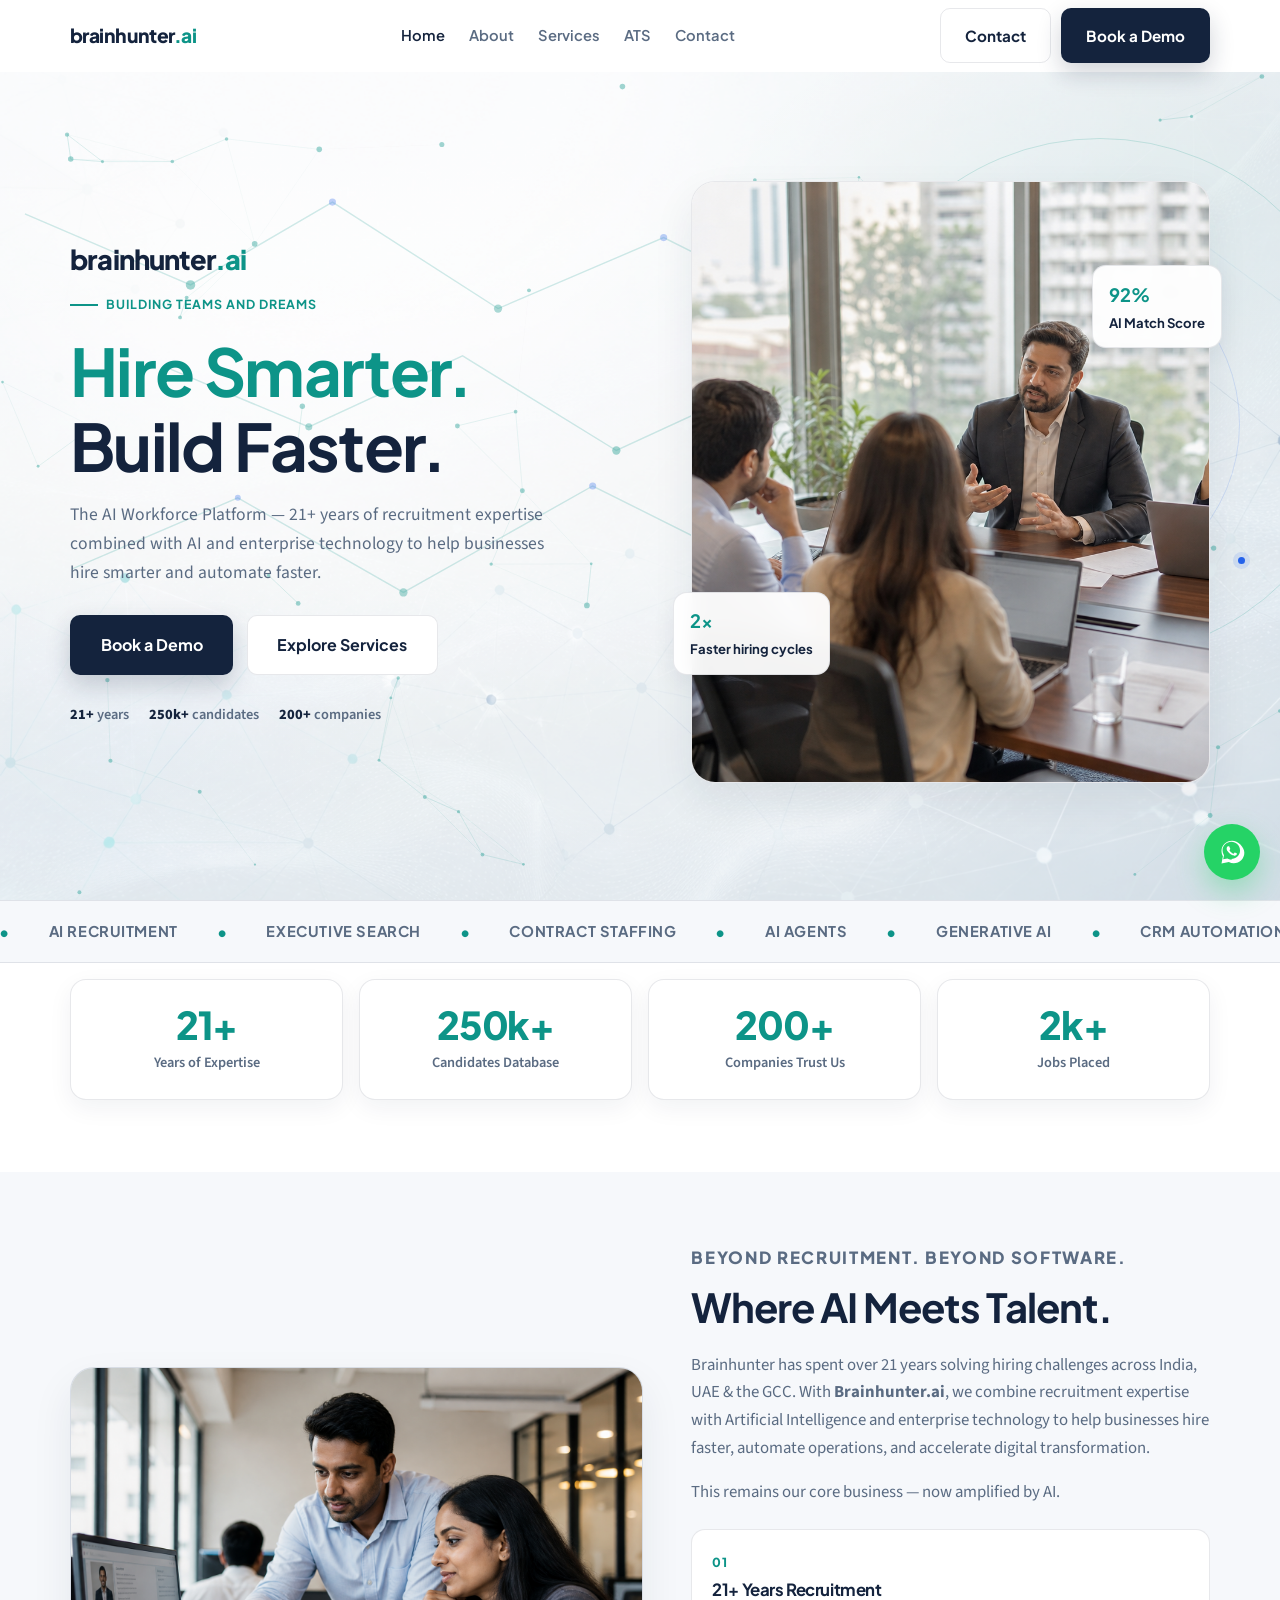
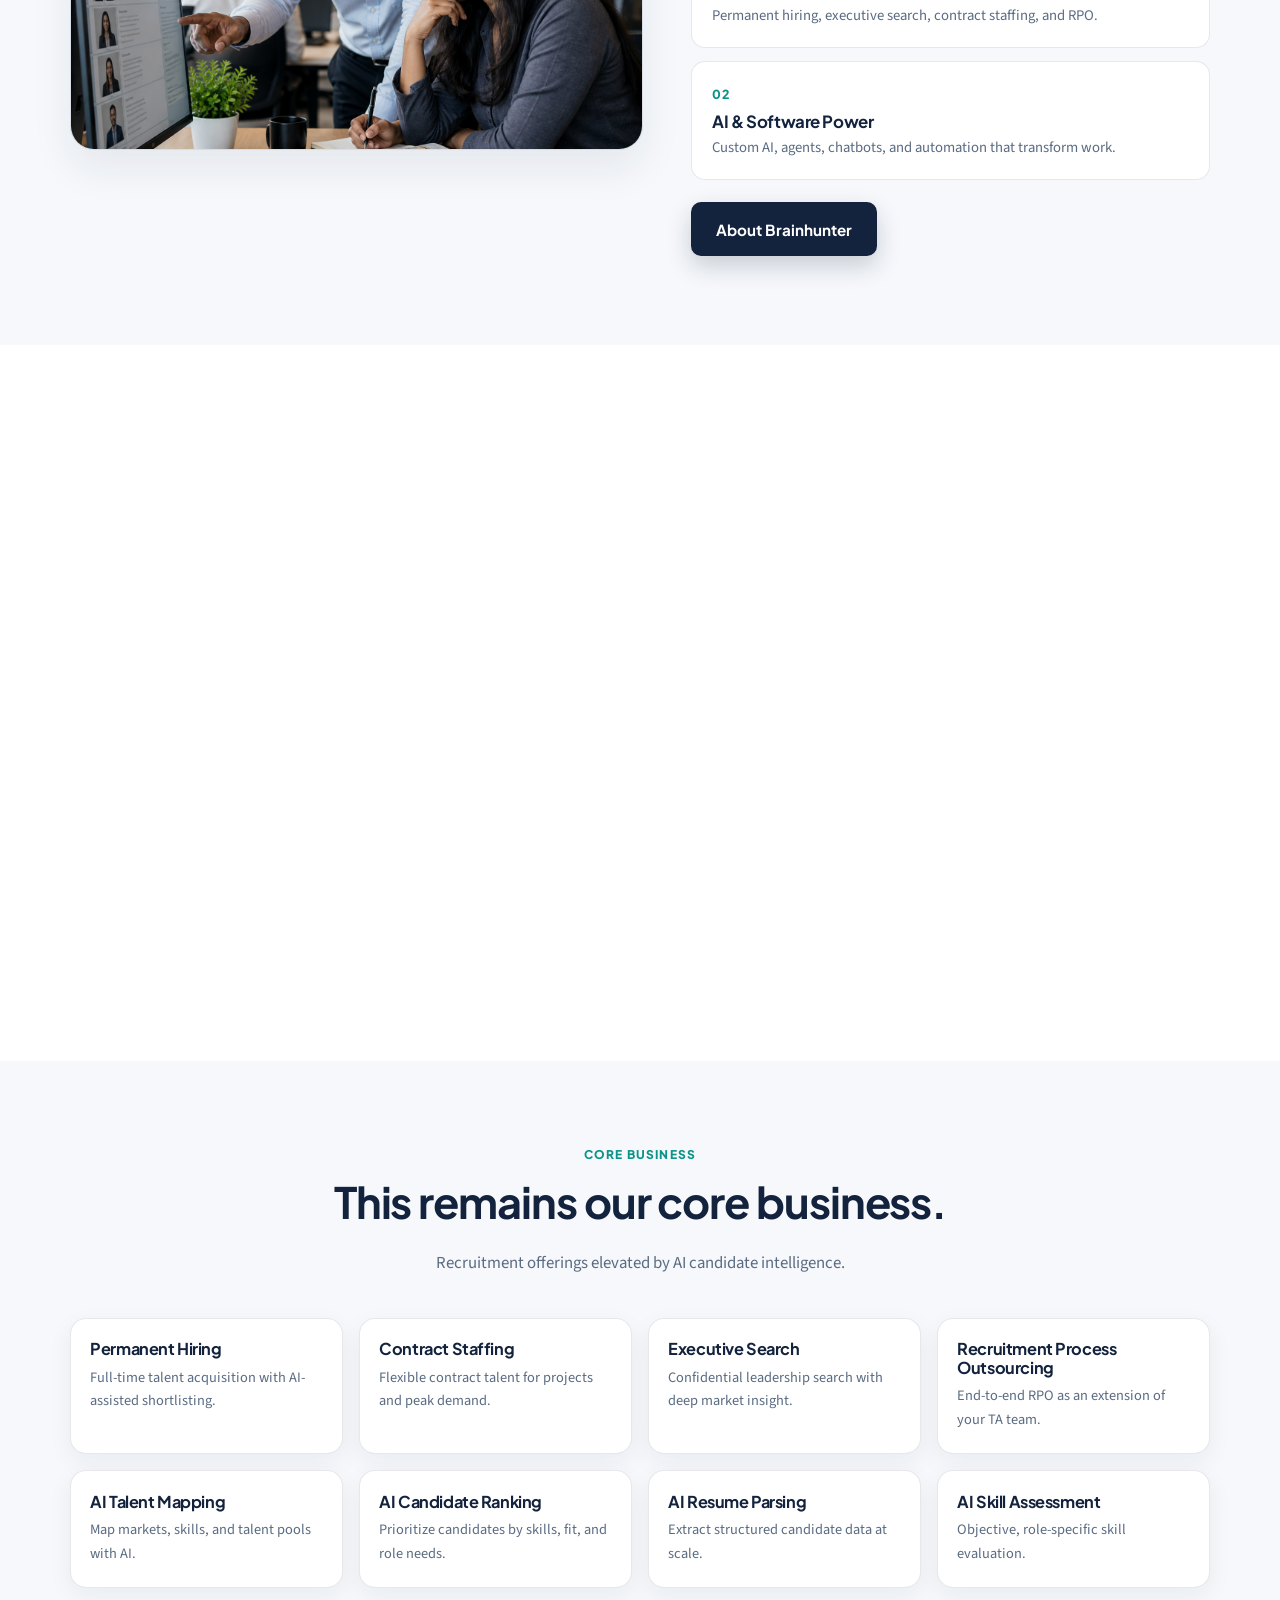
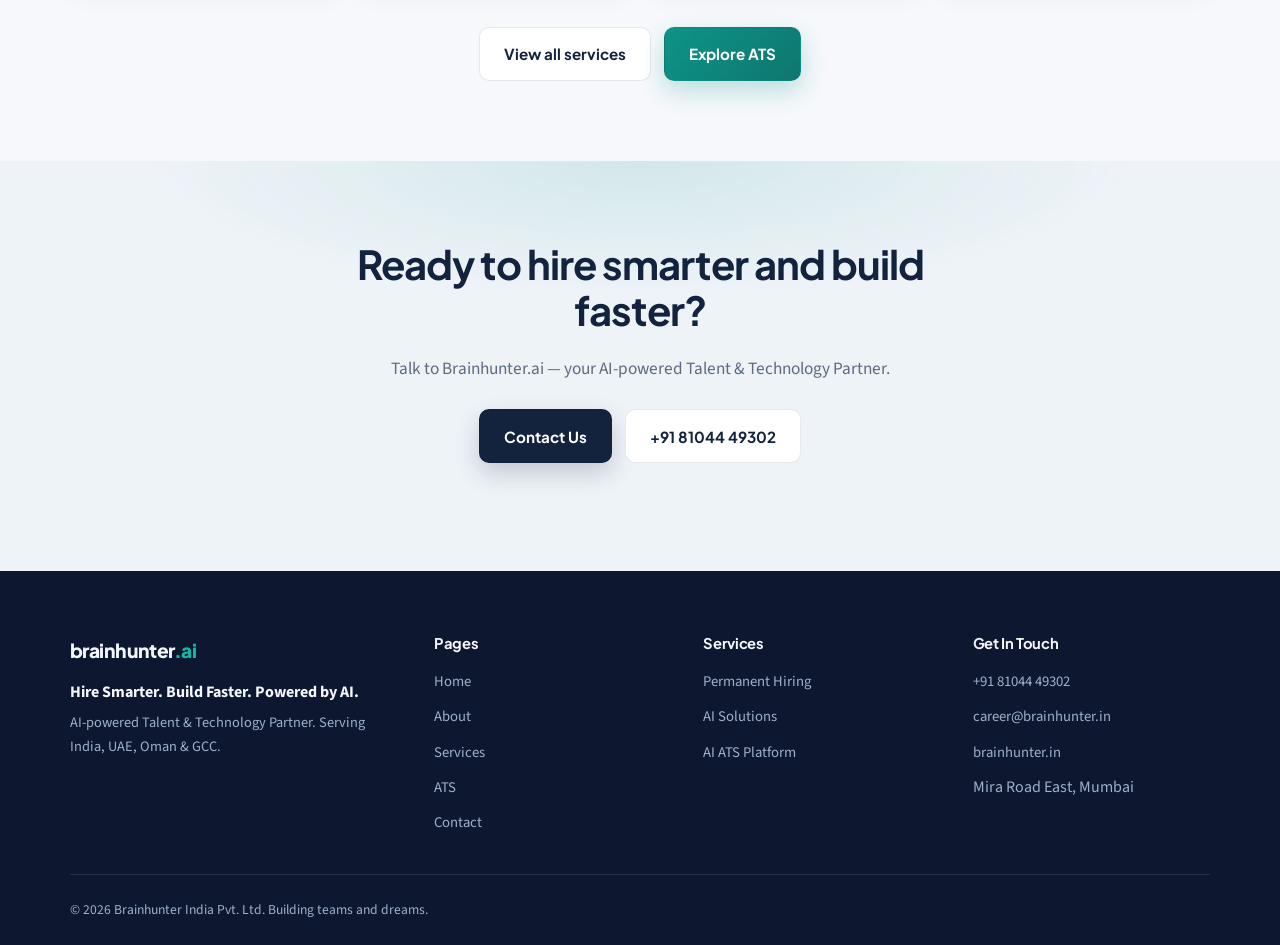
==== index.html @ 232e31d5 "Use realistic Indian office imagery and center ATS CTAs Replace hero and site images with realistic " ====
<!DOCTYPE html>
<html lang="en">
<head>
  <meta charset="UTF-8" />
  <meta name="viewport" content="width=device-width, initial-scale=1.0" />
  <title>Brainhunter.ai — Hire Smarter. Build Faster. Powered by AI.</title>
  <meta name="description" content="Brainhunter.ai helps businesses hire smarter and automate faster through AI-powered Talent Solutions and AI Technology Services." />
  <link rel="icon" href="assets/favicon.svg" type="image/svg+xml" />
  <link rel="preconnect" href="https://fonts.googleapis.com" />
  <link rel="preconnect" href="https://fonts.gstatic.com" crossorigin />
  <link href="https://fonts.googleapis.com/css2?family=Plus+Jakarta+Sans:wght@500;600;700;800&family=Source+Sans+3:wght@400;500;600;700&display=swap" rel="stylesheet" />
  <link rel="stylesheet" href="css/styles.css" />
</head>
<body data-page="home">
  <header class="site-header" id="top">
    <div class="container header-inner">
      <a class="logo" href="index.html" aria-label="Brainhunter.ai home">
        <span class="logo-name">brainhunter<span class="logo-dot">.ai</span></span>
      </a>
      <nav class="nav" id="nav" aria-label="Primary">
        <a href="index.html" data-nav="home">Home</a>
        <a href="about.html" data-nav="about">About</a>
        <a href="services.html" data-nav="services">Services</a>
        <a href="ats.html" data-nav="ats">ATS</a>
        <a href="contact.html" data-nav="contact">Contact</a>
      </nav>
      <div class="header-actions">
        <a class="btn btn-ghost" href="contact.html">Contact</a>
        <a class="btn btn-primary" href="contact.html">Book a Demo</a>
        <button class="nav-toggle" id="navToggle" aria-label="Open menu" aria-expanded="false"><span></span><span></span><span></span></button>
      </div>
    </div>
  </header>

  <main>
    <section class="hero-home">
      <div class="hero-bg" aria-hidden="true">
        <div class="hero-bg-image"></div>
        <canvas id="heroAiCanvas" class="hero-ai-canvas"></canvas>
        <svg class="hero-ai-svg" viewBox="0 0 1200 700" preserveAspectRatio="xMidYMid slice">
          <g fill="none" stroke="rgba(13,148,136,0.22)" stroke-width="1.2">
            <path d="M80 120 L220 180 L340 110 L480 200 L620 140 L760 210 L920 130 L1080 190" />
            <path d="M120 420 L260 360 L400 440 L560 350 L720 430 L880 340 L1040 410" />
            <path d="M200 250 L320 300 L450 240 L580 320 L710 260 L850 330 L980 270" />
          </g>
          <g fill="#0d9488">
            <circle cx="220" cy="180" r="4" opacity="0.45"/><circle cx="480" cy="200" r="3.5" opacity="0.4"/>
            <circle cx="760" cy="210" r="4" opacity="0.35"/><circle cx="400" cy="440" r="3.5" opacity="0.4"/>
            <circle cx="720" cy="430" r="4" opacity="0.35"/><circle cx="580" cy="320" r="3.5" opacity="0.45"/>
            <circle cx="850" cy="330" r="4" opacity="0.35"/><circle cx="320" cy="300" r="3" opacity="0.4"/>
          </g>
          <g fill="#2563eb" opacity="0.35">
            <circle cx="340" cy="110" r="3"/><circle cx="620" cy="140" r="3"/><circle cx="560" cy="350" r="3"/>
            <circle cx="980" cy="270" r="3"/><circle cx="260" cy="360" r="2.5"/>
          </g>
        </svg>
        <div class="hero-orbit"></div>
        <div class="hero-orbit hero-orbit-2"></div>
      </div>
      <div class="container hero-home-grid">
        <div class="hero-copy">
          <p class="hero-brand">brainhunter<span class="logo-dot">.ai</span></p>
          <p class="hero-kicker">Building teams and dreams</p>
          <h1>
            <span class="accent">Hire Smarter.</span>
            <span class="line">Build Faster.</span>
          </h1>
          <p class="hero-sub">
            The AI Workforce Platform — 21+ years of recruitment expertise combined with AI
            and enterprise technology to help businesses hire smarter and automate faster.
          </p>
          <div class="hero-ctas">
            <a class="btn btn-primary btn-lg" href="contact.html">Book a Demo</a>
            <a class="btn btn-outline btn-lg" href="services.html">Explore Services</a>
          </div>
          <div class="hero-trust">
            <span><strong>21+</strong> years</span>
            <span><strong>250k+</strong> candidates</span>
            <span><strong>200+</strong> companies</span>
          </div>
        </div>

        <div class="hero-visual">
          <div class="hero-float-chip chip-b"><span>92%</span> AI Match Score</div>
          <div class="hero-visual-frame">
            <img src="assets/img-meeting-indian.png" alt="Indian professionals in a realistic office hiring meeting" width="960" height="600" />
          </div>
          <div class="hero-float-chip chip-a"><span>2×</span> Faster hiring cycles</div>
        </div>
      </div>
    </section>

    <div class="marquee-wrap" aria-hidden="true">
      <div class="marquee">
        <span>AI Recruitment</span><span>Executive Search</span><span>Contract Staffing</span>
        <span>AI Agents</span><span>Generative AI</span><span>CRM Automation</span>
        <span>Workflow Automation</span><span>Custom AI Development</span>
        <span>AI Recruitment</span><span>Executive Search</span><span>Contract Staffing</span>
        <span>AI Agents</span><span>Generative AI</span><span>CRM Automation</span>
        <span>Workflow Automation</span><span>Custom AI Development</span>
      </div>
    </div>

    <section class="stats" aria-label="Key outcomes">
      <div class="container stats-grid">
        <div class="stat reveal"><div class="stat-value">21+</div><div class="stat-label">Years of Expertise</div></div>
        <div class="stat reveal"><div class="stat-value">250k+</div><div class="stat-label">Candidates Database</div></div>
        <div class="stat reveal"><div class="stat-value">200+</div><div class="stat-label">Companies Trust Us</div></div>
        <div class="stat reveal"><div class="stat-value">2k+</div><div class="stat-label">Jobs Placed</div></div>
      </div>
    </section>

    <section class="split alt">
      <div class="container split-grid">
        <div class="split-media reveal">
          <img src="assets/img-talent-indian.png" alt="Indian recruitment team reviewing candidates in office" />
        </div>
        <div class="split-copy reveal">
          <p class="eyebrow">Beyond Recruitment. Beyond Software.</p>
          <h2>Where AI Meets Talent.</h2>
          <p>
            Brainhunter has spent over 21 years solving hiring challenges across India, UAE &amp; the GCC.
            With <strong>Brainhunter.ai</strong>, we combine recruitment expertise with Artificial Intelligence
            and enterprise technology to help businesses hire faster, automate operations, and accelerate digital transformation.
          </p>
          <p>This remains our core business — now amplified by AI.</p>
          <div class="pillars">
            <div class="pillar"><span class="pillar-num">01</span><h3>21+ Years Recruitment</h3><p>Permanent hiring, executive search, contract staffing, and RPO.</p></div>
            <div class="pillar"><span class="pillar-num">02</span><h3>AI &amp; Software Power</h3><p>Custom AI, agents, chatbots, and automation that transform work.</p></div>
          </div>
          <p style="margin-top:1.4rem"><a class="btn btn-primary" href="about.html">About Brainhunter</a></p>
        </div>
      </div>
    </section>

    <section class="solutions" id="solutions">
      <div class="container">
        <div class="section-head reveal">
          <p class="eyebrow">AI for Hiring. AI for Business.</p>
          <h2>Two strengths. One platform.</h2>
          <p class="section-sub">Talent Solutions and Technology Services — designed to hire smarter and build faster.</p>
        </div>
        <div class="solution-cards">
          <a class="solution-card reveal" href="services.html#talent">
            <img src="assets/img-talent-indian.png" alt="Indian talent and recruitment professionals" />
            <div class="solution-body">
              <h3>AI Recruitment</h3>
              <p>Permanent hiring, executive search, contract staffing, RPO, and AI candidate intelligence.</p>
              <span class="link-arrow">Explore talent solutions</span>
            </div>
          </a>
          <a class="solution-card reveal" href="services.html#technology">
            <img src="assets/img-tech-indian.png" alt="Indian AI technology team at work" />
            <div class="solution-body">
              <h3>AI Technology</h3>
              <p>Chatbots, AI agents &amp; automation, generative AI, CRM/ERP automation, and custom AI.</p>
              <span class="link-arrow">Explore AI solutions</span>
            </div>
          </a>
        </div>
      </div>
    </section>

    <section class="offerings soft" id="talent">
      <div class="container">
        <div class="section-head reveal">
          <p class="eyebrow">Core Business</p>
          <h2>This remains our core business.</h2>
          <p class="section-sub">Recruitment offerings elevated by AI candidate intelligence.</p>
        </div>
        <div class="offer-grid">
          <article class="offer reveal"><h3>Permanent Hiring</h3><p>Full-time talent acquisition with AI-assisted shortlisting.</p></article>
          <article class="offer reveal"><h3>Contract Staffing</h3><p>Flexible contract talent for projects and peak demand.</p></article>
          <article class="offer reveal"><h3>Executive Search</h3><p>Confidential leadership search with deep market insight.</p></article>
          <article class="offer reveal"><h3>Recruitment Process Outsourcing</h3><p>End-to-end RPO as an extension of your TA team.</p></article>
          <article class="offer reveal"><h3>AI Talent Mapping</h3><p>Map markets, skills, and talent pools with AI.</p></article>
          <article class="offer reveal"><h3>AI Candidate Ranking</h3><p>Prioritize candidates by skills, fit, and role needs.</p></article>
          <article class="offer reveal"><h3>AI Resume Parsing</h3><p>Extract structured candidate data at scale.</p></article>
          <article class="offer reveal"><h3>AI Skill Assessment</h3><p>Objective, role-specific skill evaluation.</p></article>
        </div>
        <div class="section-cta reveal">
          <a class="btn btn-outline" href="services.html">View all services</a>
          <a class="btn btn-accent" href="ats.html">Explore ATS</a>
        </div>
      </div>
    </section>

    <section class="cta-band">
      <div class="container cta-inner reveal">
        <h2>Ready to hire smarter and build faster?</h2>
        <p>Talk to Brainhunter.ai — your AI-powered Talent &amp; Technology Partner.</p>
        <div class="hero-ctas" style="justify-content:center">
          <a class="btn btn-primary" href="contact.html">Contact Us</a>
          <a class="btn btn-outline" href="tel:+918104449302">+91 81044 49302</a>
        </div>
      </div>
    </section>
  </main>

  <footer class="site-footer">
    <div class="container footer-grid">
      <div class="footer-brand">
        <a class="logo" href="index.html"><span class="logo-name">brainhunter<span class="logo-dot">.ai</span></span></a>
        <p class="footer-tag">Hire Smarter. Build Faster. Powered by AI.</p>
        <p class="footer-desc">AI-powered Talent &amp; Technology Partner. Serving India, UAE, Oman &amp; GCC.</p>
      </div>
      <div><h4>Pages</h4><ul><li><a href="index.html">Home</a></li><li><a href="about.html">About</a></li><li><a href="services.html">Services</a></li><li><a href="ats.html">ATS</a></li><li><a href="contact.html">Contact</a></li></ul></div>
      <div><h4>Services</h4><ul><li><a href="services.html#talent">Permanent Hiring</a></li><li><a href="services.html#technology">AI Solutions</a></li><li><a href="ats.html">AI ATS Platform</a></li></ul></div>
      <div><h4>Get In Touch</h4><ul><li><a href="tel:+918104449302">+91 81044 49302</a></li><li><a href="mailto:career@brainhunter.in">career@brainhunter.in</a></li><li><a href="https://www.brainhunter.in/" target="_blank" rel="noopener">brainhunter.in</a></li><li>Mira Road East, Mumbai</li></ul></div>
    </div>
    <div class="container footer-bottom"><p>© <span id="year"></span> Brainhunter India Pvt. Ltd. Building teams and dreams.</p></div>
  </footer>

  <a class="whatsapp-float" href="https://wa.me/918104449302" target="_blank" rel="noopener" aria-label="Chat on WhatsApp">
    <svg viewBox="0 0 32 32" width="28" height="28" aria-hidden="true"><path fill="currentColor" d="M16.1 3C9.4 3 4 8.3 4 14.9c0 2.1.6 4.1 1.6 5.9L4 29l8.4-1.6c1.7.9 3.6 1.4 5.6 1.4 6.7 0 12.1-5.3 12.1-12S22.8 3 16.1 3zm0 21.9c-1.7 0-3.4-.5-4.9-1.3l-.3-.2-5 1 1-4.8-.2-.3c-1-1.5-1.5-3.3-1.5-5.1 0-5.4 4.5-9.8 10-9.8s10 4.4 10 9.8-4.5 9.7-10.1 9.7zm5.5-7.3c-.3-.2-1.8-.9-2.1-1-.3-.1-.5-.2-.7.2-.2.3-.8 1-.9 1.1-.2.2-.3.2-.6 0-.3-.2-1.3-.5-2.4-1.5-.9-.8-1.5-1.8-1.7-2.1-.2-.3 0-.5.1-.6.1-.1.3-.3.4-.5.1-.2.2-.3.3-.5.1-.2 0-.4 0-.5 0-.2-.7-1.7-1-2.3-.2-.6-.5-.5-.7-.5h-.6c-.2 0-.5.1-.8.4-.3.3-1 1-1 2.4s1 2.8 1.2 3c.2.2 2 3.1 4.9 4.3 1.8.8 2.5.8 3.4.7.5-.1 1.8-.7 2-1.4.2-.7.2-1.3.2-1.4 0-.2-.2-.3-.5-.4z"/></svg>
  </a>
  <script src="js/main.js"></script>
</body>
</html>
---- css/styles.css ----
/* Brainhunter.ai — Professional light design */
:root {
  --bg: #ffffff;
  --bg-soft: #f6f8fb;
  --bg-mist: #eef3f8;
  --surface: #ffffff;
  --navy: #14233d;
  --navy-deep: #0d1830;
  --ink: #152033;
  --muted: #5a6b82;
  --line: rgba(20, 35, 61, 0.1);
  --teal: #0d9488;
  --teal-bright: #14b8a6;
  --teal-soft: #ccfbf1;
  --steel: #2563eb;
  --white: #ffffff;
  --radius: 16px;
  --radius-lg: 24px;
  --header-h: 72px;
  --shadow: 0 18px 40px rgba(20, 35, 61, 0.08);
  --shadow-soft: 0 8px 24px rgba(20, 35, 61, 0.06);
  --font-display: "Plus Jakarta Sans", system-ui, sans-serif;
  --font-body: "Source Sans 3", system-ui, sans-serif;
  --ease: cubic-bezier(0.22, 1, 0.36, 1);
}

*, *::before, *::after { box-sizing: border-box; }
html { scroll-behavior: smooth; }

body {
  margin: 0;
  font-family: var(--font-body);
  color: var(--ink);
  background: var(--bg);
  line-height: 1.65;
  -webkit-font-smoothing: antialiased;
  overflow-x: hidden;
}

img { max-width: 100%; display: block; }
a { color: inherit; text-decoration: none; }
ul { list-style: none; margin: 0; padding: 0; }

h1, h2, h3, h4 {
  font-family: var(--font-display);
  line-height: 1.15;
  letter-spacing: -0.025em;
  margin: 0 0 0.55em;
  font-weight: 700;
  color: var(--navy);
}

p { margin: 0 0 1em; }

.container {
  width: min(1140px, calc(100% - 2.5rem));
  margin-inline: auto;
}

.sr-only {
  position: absolute; width: 1px; height: 1px; padding: 0; margin: -1px;
  overflow: hidden; clip: rect(0,0,0,0); border: 0;
}

/* Buttons */
.btn {
  display: inline-flex;
  align-items: center;
  justify-content: center;
  gap: 0.4rem;
  padding: 0.85rem 1.5rem;
  border-radius: 10px;
  font-family: var(--font-display);
  font-weight: 700;
  font-size: 0.95rem;
  border: 1.5px solid transparent;
  cursor: pointer;
  transition: transform 0.25s var(--ease), background 0.25s var(--ease),
    box-shadow 0.25s var(--ease), border-color 0.25s var(--ease), color 0.25s var(--ease);
}

.btn:hover { transform: translateY(-1px); }

.btn-primary {
  background: var(--navy);
  color: var(--white);
  box-shadow: 0 10px 24px rgba(20, 35, 61, 0.2);
}

.btn-primary:hover {
  background: var(--navy-deep);
  box-shadow: 0 14px 28px rgba(20, 35, 61, 0.28);
}

.btn-outline {
  background: var(--white);
  border-color: var(--line);
  color: var(--navy);
}

.btn-outline:hover { border-color: var(--navy); }

.btn-ghost {
  background: transparent;
  border-color: var(--line);
  color: var(--navy);
}

.btn-accent {
  background: linear-gradient(135deg, var(--teal) 0%, #0f766e 100%);
  color: var(--white);
  box-shadow: 0 10px 24px rgba(13, 148, 136, 0.25);
}

.btn-lg { padding: 1rem 1.85rem; font-size: 1rem; }

/* Header */
.site-header {
  position: sticky;
  top: 0;
  z-index: 100;
  height: var(--header-h);
  background: rgba(255, 255, 255, 0.9);
  backdrop-filter: blur(14px);
  border-bottom: 1px solid transparent;
  transition: border-color 0.3s ease, box-shadow 0.3s ease;
}

.site-header.scrolled {
  border-bottom-color: var(--line);
  box-shadow: 0 4px 20px rgba(20, 35, 61, 0.04);
}

.header-inner {
  height: 100%;
  display: flex;
  align-items: center;
  justify-content: space-between;
  gap: 1rem;
}

.logo-name {
  font-family: var(--font-display);
  font-weight: 800;
  font-size: 1.2rem;
  letter-spacing: -0.03em;
  color: var(--navy);
  text-transform: lowercase;
}

.logo-dot { color: var(--teal); }

.nav {
  display: flex;
  align-items: center;
  gap: 1.5rem;
}

.nav a {
  font-family: var(--font-display);
  font-size: 0.92rem;
  font-weight: 600;
  color: var(--muted);
  transition: color 0.2s ease;
}

.nav a:hover,
.nav a.active { color: var(--navy); }

.header-actions {
  display: flex;
  align-items: center;
  gap: 0.6rem;
}

.nav-toggle {
  display: none;
  width: 42px;
  height: 42px;
  border: 1px solid var(--line);
  border-radius: 10px;
  background: var(--white);
  padding: 0;
  flex-direction: column;
  align-items: center;
  justify-content: center;
  gap: 5px;
  cursor: pointer;
}

.nav-toggle span {
  display: block;
  width: 18px;
  height: 2px;
  background: var(--navy);
  border-radius: 2px;
  transition: transform 0.25s var(--ease), opacity 0.2s ease;
}

.nav-toggle[aria-expanded="true"] span:nth-child(1) { transform: translateY(7px) rotate(45deg); }
.nav-toggle[aria-expanded="true"] span:nth-child(2) { opacity: 0; }
.nav-toggle[aria-expanded="true"] span:nth-child(3) { transform: translateY(-7px) rotate(-45deg); }

/* ========== Creative light HOME HERO ========== */
.hero-home {
  position: relative;
  min-height: min(92vh, 860px);
  display: flex;
  align-items: center;
  padding: 3.5rem 0 4rem;
  overflow: hidden;
  background:
    radial-gradient(ellipse 55% 50% at 85% 20%, rgba(13, 148, 136, 0.1), transparent 55%),
    radial-gradient(ellipse 45% 40% at 10% 80%, rgba(37, 99, 235, 0.06), transparent 50%),
    linear-gradient(180deg, #f8fafc 0%, #ffffff 55%, #f6f8fb 100%);
}

.hero-bg {
  position: absolute;
  inset: 0;
  z-index: 0;
  pointer-events: none;
  overflow: hidden;
}

.hero-bg-image {
  position: absolute;
  inset: 0;
  background: url("../assets/hero-ai-bg-light.png") center / cover no-repeat;
  opacity: 0.55;
}

.hero-ai-canvas {
  position: absolute;
  inset: 0;
  width: 100%;
  height: 100%;
  opacity: 0.7;
}

.hero-ai-svg {
  position: absolute;
  inset: 0;
  width: 100%;
  height: 100%;
  opacity: 0.85;
}

.hero-orbit {
  position: absolute;
  width: 520px;
  height: 520px;
  border-radius: 50%;
  border: 1px solid rgba(13, 148, 136, 0.18);
  right: -80px;
  top: 8%;
  animation: spinSlow 48s linear infinite;
}

.hero-orbit-2 {
  width: 340px;
  height: 340px;
  right: 40px;
  top: 22%;
  border-color: rgba(37, 99, 235, 0.14);
  animation-duration: 36s;
  animation-direction: reverse;
}

.hero-orbit::before,
.hero-orbit::after {
  content: "";
  position: absolute;
  border-radius: 50%;
  background: var(--teal);
}

.hero-orbit::before {
  width: 10px; height: 10px; top: 12%; left: 50%;
  box-shadow: 0 0 0 6px rgba(13, 148, 136, 0.15);
}

.hero-orbit::after {
  width: 7px; height: 7px; bottom: 18%; right: 22%;
  background: var(--steel);
  box-shadow: 0 0 0 5px rgba(37, 99, 235, 0.12);
}

@keyframes spinSlow {
  to { transform: rotate(360deg); }
}

.hero-home-grid {
  position: relative;
  z-index: 1;
  display: grid;
  grid-template-columns: 1.05fr 0.95fr;
  gap: 3rem;
  align-items: center;
}

.hero-copy { max-width: 560px; }

.hero-brand {
  font-family: var(--font-display);
  font-weight: 800;
  font-size: clamp(1.35rem, 2.4vw, 1.7rem);
  letter-spacing: -0.03em;
  color: var(--navy);
  margin-bottom: 0.35rem;
}

.hero-kicker {
  display: inline-flex;
  align-items: center;
  gap: 0.5rem;
  font-family: var(--font-display);
  font-size: 0.78rem;
  font-weight: 700;
  letter-spacing: 0.08em;
  text-transform: uppercase;
  color: var(--teal);
  margin-bottom: 1.1rem;
}

.hero-kicker::before {
  content: "";
  width: 28px;
  height: 2px;
  background: var(--teal);
}

.hero-home h1 {
  font-size: clamp(2.6rem, 5.5vw, 4.1rem);
  margin-bottom: 1rem;
  color: var(--navy);
}

.hero-home h1 .accent {
  display: block;
  color: var(--teal);
}

.hero-home h1 .line { display: block; }

.hero-sub {
  color: var(--muted);
  font-size: 1.1rem;
  max-width: 480px;
  margin-bottom: 1.75rem;
}

.hero-ctas {
  display: flex;
  flex-wrap: wrap;
  gap: 0.85rem;
  margin-bottom: 1.75rem;
}

.hero-trust {
  display: flex;
  flex-wrap: wrap;
  gap: 1.25rem;
  color: var(--muted);
  font-size: 0.9rem;
  font-weight: 600;
}

.hero-trust strong {
  color: var(--navy);
  font-weight: 800;
}

.hero-visual {
  position: relative;
}

.hero-visual-frame {
  position: relative;
  border-radius: var(--radius-lg);
  overflow: hidden;
  background: var(--white);
  border: 1px solid var(--line);
  box-shadow: var(--shadow);
  animation: floatSoft 5.5s ease-in-out infinite;
}

.hero-visual-frame img {
  width: 100%;
  aspect-ratio: 16 / 10;
  object-fit: cover;
  object-position: center;
}

.hero-float-chip {
  position: absolute;
  z-index: 2;
  padding: 0.85rem 1rem;
  border-radius: 14px;
  background: rgba(255, 255, 255, 0.95);
  border: 1px solid var(--line);
  box-shadow: var(--shadow-soft);
  font-family: var(--font-display);
  font-size: 0.82rem;
  font-weight: 700;
  color: var(--navy);
  backdrop-filter: blur(8px);
}

.hero-float-chip span {
  display: block;
  color: var(--teal);
  font-size: 1.15rem;
  margin-bottom: 0.1rem;
}

.chip-a { left: -18px; bottom: 18%; animation: floatSoft 4.8s ease-in-out 0.4s infinite; }
.chip-b { right: -12px; top: 14%; animation: floatSoft 5.2s ease-in-out 0.8s infinite; }

@keyframes floatSoft {
  0%, 100% { transform: translateY(0); }
  50% { transform: translateY(-10px); }
}

/* Page hero */
.page-hero {
  padding: 4rem 0 3rem;
  text-align: center;
  background:
    radial-gradient(ellipse 60% 50% at 50% 0%, rgba(13, 148, 136, 0.08), transparent 60%),
    var(--bg-soft);
}

.page-hero-inner { max-width: 720px; margin-inline: auto; }

.page-hero .hero-ctas {
  justify-content: center;
  margin-bottom: 0;
}

.page-hero h1 {
  font-size: clamp(2.1rem, 4.5vw, 3.2rem);
}

.page-lead {
  color: var(--muted);
  font-size: 1.1rem;
  margin: 0 auto 1.25rem;
  max-width: 600px;
}

.eyebrow {
  display: inline-block;
  font-family: var(--font-display);
  font-size: 0.75rem;
  font-weight: 800;
  letter-spacing: 0.1em;
  text-transform: uppercase;
  color: var(--teal);
  margin-bottom: 0.75rem;
}

/* Stats */
.stats { padding: 1rem 0 4.5rem; }

.stats-grid {
  display: grid;
  grid-template-columns: repeat(4, 1fr);
  gap: 1rem;
}

.stat {
  padding: 1.5rem 1.2rem;
  border-radius: var(--radius);
  background: var(--white);
  border: 1px solid var(--line);
  text-align: center;
  box-shadow: var(--shadow-soft);
  transition: transform 0.3s var(--ease);
}

.stat:hover { transform: translateY(-3px); }

.stat-value {
  font-family: var(--font-display);
  font-size: clamp(1.8rem, 3vw, 2.4rem);
  font-weight: 800;
  color: var(--teal);
  letter-spacing: -0.03em;
  line-height: 1.1;
  margin-bottom: 0.3rem;
}

.stat-label {
  font-size: 0.9rem;
  color: var(--muted);
  font-weight: 600;
}

/* Split */
.split { padding: 4.5rem 0; }

.split.alt { background: var(--bg-soft); }

.split-grid {
  display: grid;
  grid-template-columns: 1.05fr 0.95fr;
  gap: 3rem;
  align-items: center;
}

.split-grid.reverse { direction: rtl; }
.split-grid.reverse > * { direction: ltr; }

.split-media {
  border-radius: var(--radius-lg);
  overflow: hidden;
  min-height: 340px;
  border: 1px solid var(--line);
  box-shadow: var(--shadow);
  background: var(--bg-mist);
}

.split-media img {
  width: 100%;
  height: 100%;
  min-height: 340px;
  object-fit: cover;
}

.split-copy h2 {
  font-size: clamp(1.8rem, 3.2vw, 2.5rem);
}

.split-copy p { color: var(--muted); font-size: 1.05rem; }

.pillars {
  display: grid;
  gap: 0.85rem;
  margin-top: 1.4rem;
}

.pillar {
  padding: 1.15rem 1.25rem;
  border-radius: 14px;
  background: var(--white);
  border: 1px solid var(--line);
}

.pillar-num {
  font-family: var(--font-display);
  font-weight: 800;
  font-size: 0.78rem;
  color: var(--teal);
  letter-spacing: 0.08em;
}

.pillar h3 {
  font-size: 1.05rem;
  margin: 0.3rem 0;
}

.pillar p {
  margin: 0;
  color: var(--muted);
  font-size: 0.92rem;
}

/* Solutions */
.solutions {
  padding: 5rem 0;
  background: var(--bg);
}

.section-head {
  text-align: center;
  max-width: 680px;
  margin: 0 auto 2.5rem;
}

.section-head h2 {
  font-size: clamp(1.8rem, 3.5vw, 2.7rem);
}

.section-sub {
  color: var(--muted);
  font-size: 1.05rem;
  margin: 0;
}

.solution-cards {
  display: grid;
  grid-template-columns: 1fr 1fr;
  gap: 1.25rem;
}

.solution-card {
  display: block;
  border-radius: var(--radius-lg);
  overflow: hidden;
  border: 1px solid var(--line);
  background: var(--white);
  box-shadow: var(--shadow-soft);
  transition: transform 0.35s var(--ease), box-shadow 0.35s var(--ease);
}

.solution-card:hover {
  transform: translateY(-5px);
  box-shadow: var(--shadow);
}

.solution-card img {
  width: 100%;
  height: 200px;
  object-fit: cover;
}

.solution-body { padding: 1.5rem 1.6rem 1.7rem; }

.solution-card h3 {
  font-size: 1.35rem;
  margin-bottom: 0.4rem;
}

.solution-card p { color: var(--muted); margin-bottom: 0.9rem; }

.link-arrow {
  font-family: var(--font-display);
  font-weight: 700;
  color: var(--teal);
  font-size: 0.95rem;
}

.link-arrow::after {
  content: " →";
  transition: margin-left 0.2s var(--ease);
}

.solution-card:hover .link-arrow::after { margin-left: 4px; }

/* Offerings */
.offerings { padding: 5rem 0; }
.offerings.soft { background: var(--bg-soft); }

.offer-grid {
  display: grid;
  grid-template-columns: repeat(4, 1fr);
  gap: 1rem;
}

.offer {
  padding: 1.35rem 1.2rem;
  border-radius: var(--radius);
  background: var(--white);
  border: 1px solid var(--line);
  box-shadow: var(--shadow-soft);
  transition: transform 0.3s var(--ease), border-color 0.3s var(--ease);
}

.offer:hover {
  transform: translateY(-3px);
  border-color: rgba(13, 148, 136, 0.35);
}

.offer h3 {
  font-size: 1.02rem;
  margin-bottom: 0.4rem;
}

.offer p {
  margin: 0;
  font-size: 0.9rem;
  color: var(--muted);
}

.section-cta {
  display: flex;
  justify-content: center;
  flex-wrap: wrap;
  gap: 0.85rem;
  margin-top: 2.4rem;
}

/* How */
.how { padding: 5rem 0; background: var(--bg); }

.steps {
  display: grid;
  grid-template-columns: repeat(auto-fit, minmax(200px, 1fr));
  gap: 1.1rem;
  margin: 0;
  padding: 0;
  list-style: none;
}

.step {
  padding: 1.7rem 1.35rem;
  border-radius: var(--radius-lg);
  background: var(--bg-soft);
  border: 1px solid var(--line);
}

.step-num {
  display: inline-grid;
  place-items: center;
  width: 40px;
  height: 40px;
  border-radius: 50%;
  background: var(--navy);
  color: var(--white);
  font-family: var(--font-display);
  font-weight: 800;
  font-size: 1rem;
  margin-bottom: 0.9rem;
}

.step h3 { font-size: 1.15rem; }
.step p { margin: 0; color: var(--muted); }

/* Marquee */
.marquee-wrap {
  padding: 1.15rem 0;
  border-block: 1px solid var(--line);
  overflow: hidden;
  background: var(--bg-soft);
}

.marquee {
  display: flex;
  gap: 2.5rem;
  width: max-content;
  animation: marquee 30s linear infinite;
  font-family: var(--font-display);
  font-weight: 700;
  font-size: 0.92rem;
  color: var(--muted);
  letter-spacing: 0.04em;
  text-transform: uppercase;
}

.marquee span { white-space: nowrap; }
.marquee span::before {
  content: "●";
  color: var(--teal);
  margin-right: 2.5rem;
  font-size: 0.55rem;
}

@keyframes marquee {
  from { transform: translateX(0); }
  to { transform: translateX(-50%); }
}

/* Showcase */
.showcase { padding: 0 0 3rem; }

.showcase-frame {
  border-radius: var(--radius-lg);
  overflow: hidden;
  border: 1px solid var(--line);
  box-shadow: var(--shadow);
  background: var(--white);
}

.showcase-frame img {
  width: 100%;
  aspect-ratio: 16 / 9;
  object-fit: cover;
}

/* CTA / Contact */
.cta-band {
  padding: 5rem 0;
  text-align: center;
  background:
    radial-gradient(ellipse 70% 60% at 50% 0%, rgba(13, 148, 136, 0.12), transparent 55%),
    var(--bg-mist);
}

.cta-inner { max-width: 700px; }

.cta-inner h2 {
  font-size: clamp(1.7rem, 3.2vw, 2.5rem);
}

.cta-inner > p {
  color: var(--muted);
  font-size: 1.08rem;
  margin-bottom: 1.6rem;
}

.contact-page { padding: 2rem 0 5rem; background: var(--bg-soft); }

.contact-grid {
  display: grid;
  grid-template-columns: 0.9fr 1.1fr;
  gap: 1.4rem;
  align-items: start;
}

.contact-info,
.contact-form-wrap {
  background: var(--white);
  border: 1px solid var(--line);
  border-radius: var(--radius-lg);
  padding: 2rem;
  box-shadow: var(--shadow-soft);
}

.contact-visual {
  border-radius: 14px;
  overflow: hidden;
  margin-bottom: 1.2rem;
  border: 1px solid var(--line);
}

.contact-visual img {
  width: 100%;
  height: 170px;
  object-fit: cover;
}

.contact-info h2,
.contact-form-wrap h2 { font-size: 1.4rem; }

.contact-info > p { color: var(--muted); margin-bottom: 1.3rem; }

.contact-list { display: grid; gap: 1rem; }

.contact-label {
  display: block;
  font-family: var(--font-display);
  font-size: 0.72rem;
  font-weight: 800;
  letter-spacing: 0.08em;
  text-transform: uppercase;
  color: var(--teal);
  margin-bottom: 0.2rem;
}

.contact-list a {
  color: var(--navy);
  font-weight: 700;
}

.contact-list a:hover { color: var(--teal); }

.contact-form {
  display: grid;
  gap: 0.85rem;
  margin-top: 1.15rem;
}

.form-row {
  display: grid;
  grid-template-columns: 1fr 1fr;
  gap: 0.85rem;
}

.form-row.single { grid-template-columns: 1fr; }

.contact-form input,
.contact-form select,
.contact-form textarea {
  width: 100%;
  padding: 0.9rem 1.05rem;
  border-radius: 12px;
  border: 1.5px solid var(--line);
  background: var(--bg-soft);
  font-family: var(--font-body);
  font-size: 0.98rem;
  color: var(--ink);
  outline: none;
  transition: border-color 0.2s ease, box-shadow 0.2s ease;
}

.contact-form textarea { resize: vertical; }

.contact-form input:focus,
.contact-form select:focus,
.contact-form textarea:focus {
  border-color: var(--teal);
  box-shadow: 0 0 0 4px rgba(13, 148, 136, 0.12);
  background: var(--white);
}

.contact-form .btn { justify-self: start; border: none; }

.form-note {
  color: var(--teal);
  font-weight: 700;
  margin: 0.35rem 0 0;
}

/* FAQ */
.faq { padding: 5rem 0; background: var(--bg); }

.faq-list {
  max-width: 760px;
  margin: 0 auto;
  display: grid;
  gap: 0.75rem;
}

.faq-item {
  background: var(--white);
  border: 1px solid var(--line);
  border-radius: var(--radius);
  padding: 0.2rem 1.25rem;
  box-shadow: var(--shadow-soft);
}

.faq-item summary {
  cursor: pointer;
  list-style: none;
  font-family: var(--font-display);
  font-weight: 700;
  font-size: 1.02rem;
  color: var(--navy);
  padding: 1.05rem 0;
  position: relative;
  padding-right: 2rem;
}

.faq-item summary::-webkit-details-marker { display: none; }

.faq-item summary::after {
  content: "+";
  position: absolute;
  right: 0;
  top: 50%;
  transform: translateY(-50%);
  font-size: 1.35rem;
  color: var(--teal);
}

.faq-item[open] summary::after { content: "–"; }

.faq-item p {
  color: var(--muted);
  padding-bottom: 1.05rem;
  margin: 0;
}

/* Footer */
.site-footer {
  background: var(--navy-deep);
  color: #9eb0c7;
  padding: 4rem 0 1.5rem;
}

.footer-grid {
  display: grid;
  grid-template-columns: 1.4fr 1fr 1fr 1fr;
  gap: 2rem;
  padding-bottom: 2.4rem;
  border-bottom: 1px solid rgba(255, 255, 255, 0.1);
}

.site-footer .logo-name { color: #f4f7fb; }
.site-footer .logo-dot { color: var(--teal-bright); }

.footer-tag {
  color: #f4f7fb;
  font-weight: 700;
  margin: 0.75rem 0 0.35rem;
}

.footer-desc { font-size: 0.9rem; margin: 0; }

.site-footer h4 {
  color: #f4f7fb;
  font-size: 0.92rem;
  margin-bottom: 1rem;
}

.site-footer li + li { margin-top: 0.55rem; }

.site-footer a {
  font-size: 0.92rem;
  transition: color 0.2s ease;
}

.site-footer a:hover { color: var(--teal-bright); }

.footer-bottom { padding-top: 1.5rem; }
.footer-bottom p { margin: 0; font-size: 0.85rem; }

/* WhatsApp */
.whatsapp-float {
  position: fixed;
  right: 1.25rem;
  bottom: 1.25rem;
  z-index: 200;
  width: 56px;
  height: 56px;
  border-radius: 50%;
  display: grid;
  place-items: center;
  background: #25d366;
  color: #fff;
  box-shadow: 0 12px 28px rgba(37, 211, 102, 0.35);
  transition: transform 0.25s var(--ease);
}

.whatsapp-float:hover { transform: translateY(-3px) scale(1.04); }

/* Reveal */
.reveal {
  opacity: 0;
  transform: translateY(22px);
  transition: opacity 0.7s var(--ease), transform 0.7s var(--ease);
}

.reveal.visible {
  opacity: 1;
  transform: translateY(0);
}

/* Gallery */
.gallery { padding: 2rem 0 4.5rem; }

.gallery-grid {
  display: grid;
  grid-template-columns: 1.2fr 0.8fr;
  gap: 1rem;
}

.gallery-grid img {
  width: 100%;
  height: 260px;
  object-fit: cover;
  border-radius: var(--radius-lg);
  border: 1px solid var(--line);
}

.gallery-stack { display: grid; gap: 1rem; }
.gallery-stack img { height: 124px; }

/* Responsive */
@media (max-width: 960px) {
  .hero-home-grid,
  .stats-grid,
  .offer-grid { grid-template-columns: repeat(2, 1fr); }

  .hero-home-grid,
  .split-grid,
  .split-grid.reverse,
  .solution-cards,
  .footer-grid,
  .contact-grid,
  .gallery-grid {
    grid-template-columns: 1fr;
    direction: ltr;
  }

  .hero-orbit { display: none; }
  .chip-a { left: 12px; }
  .chip-b { right: 12px; }

  .nav {
    display: none;
    position: absolute;
    top: var(--header-h);
    left: 0;
    right: 0;
    flex-direction: column;
    align-items: stretch;
    gap: 0;
    background: rgba(255, 255, 255, 0.98);
    border-bottom: 1px solid var(--line);
    padding: 0.75rem 1.25rem 1.25rem;
    box-shadow: var(--shadow-soft);
  }

  .nav.open { display: flex; }
  .nav a {
    padding: 0.85rem 0.5rem;
    border-bottom: 1px solid var(--line);
  }
  .nav-toggle { display: inline-flex; }
  .header-actions .btn-ghost { display: none; }
}

@media (max-width: 640px) {
  .container { width: min(100% - 1.5rem, 1140px); }
  .stats-grid,
  .offer-grid,
  .form-row { grid-template-columns: 1fr; }
  .header-actions .btn-primary { display: none; }
  .hero-ctas { flex-direction: column; align-items: stretch; }
  .hero-ctas .btn { width: 100%; }
  .hero-float-chip { display: none; }
  .whatsapp-float { right: 1rem; bottom: 1rem; width: 52px; height: 52px; }
  .gallery-grid img,
  .gallery-stack img { height: 190px; }
}

@media (prefers-reduced-motion: reduce) {
  html { scroll-behavior: auto; }
  .reveal, .btn, .stat, .offer, .solution-card, .marquee, .whatsapp-float,
  .hero-orbit, .hero-visual-frame, .hero-float-chip {
    transition: none !important;
    animation: none !important;
  }
  .reveal { opacity: 1; transform: none; }
  .hero-ai-canvas { display: none; }
}
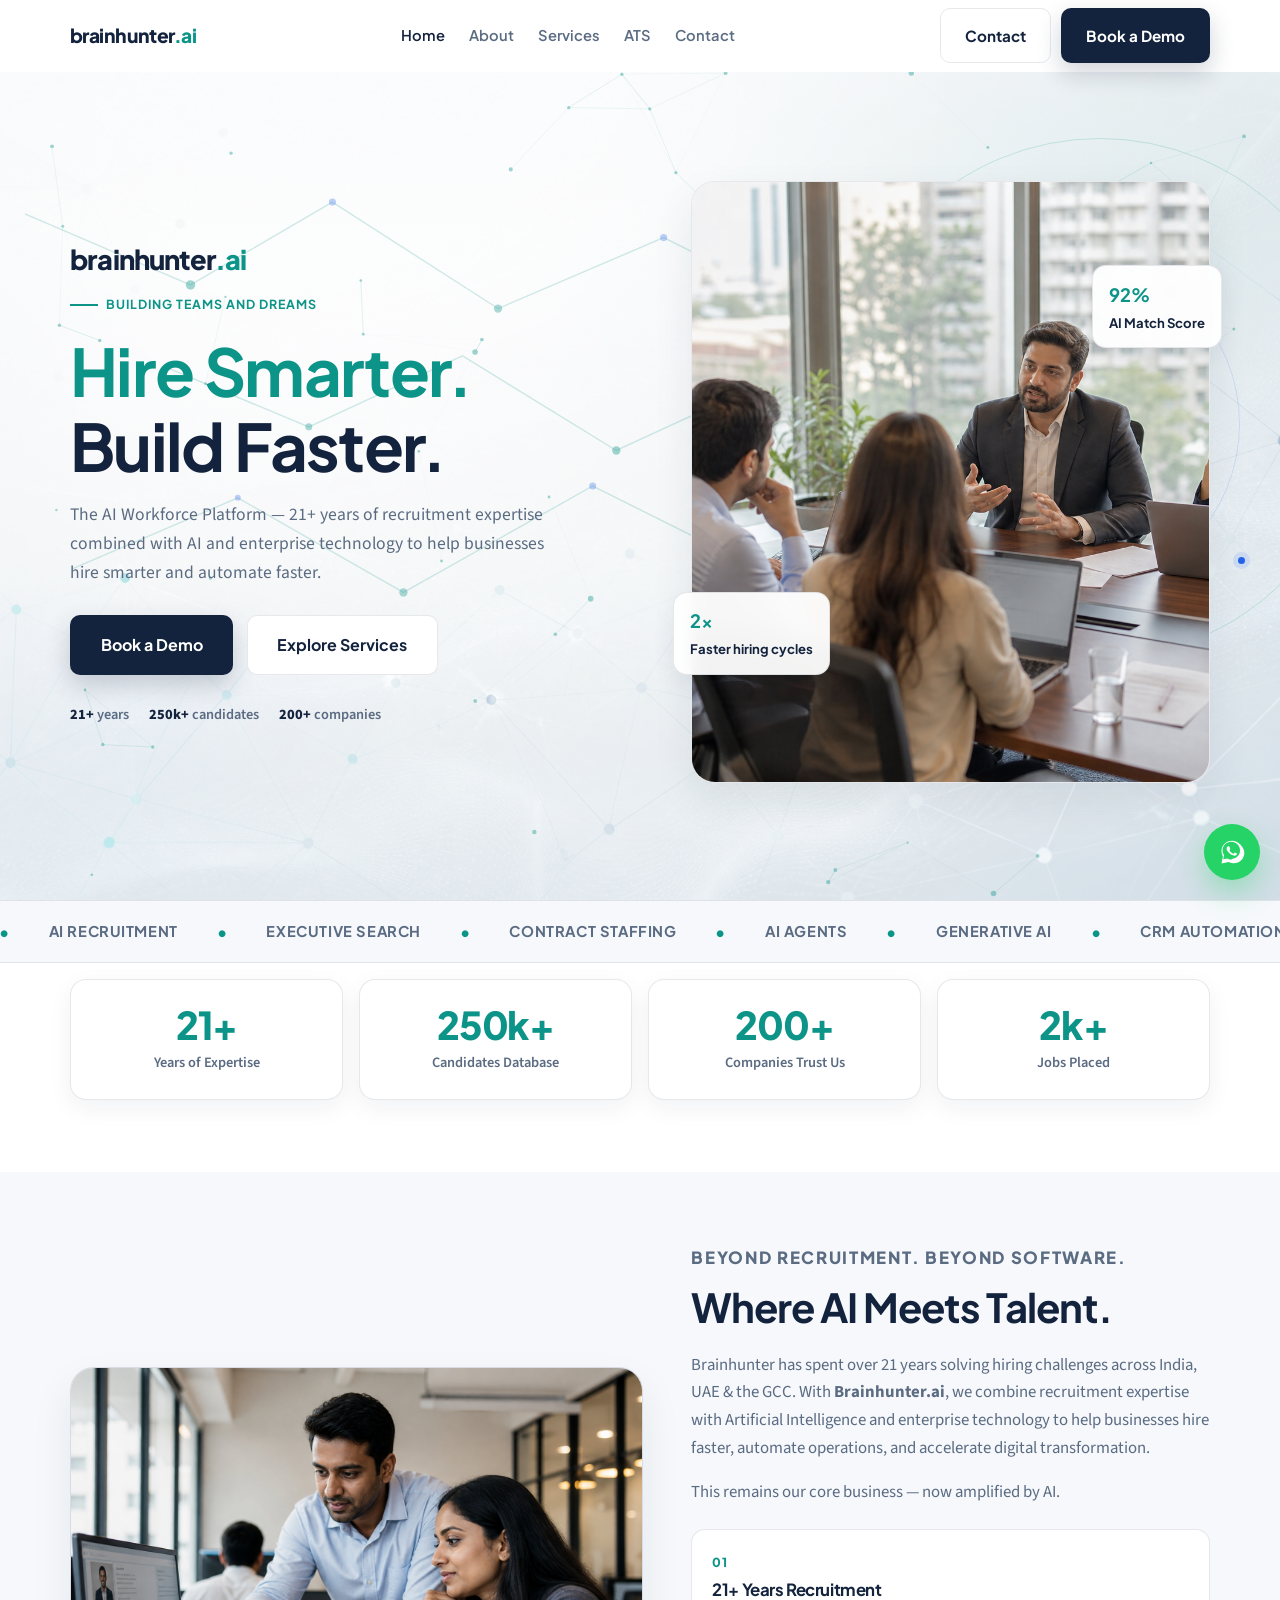
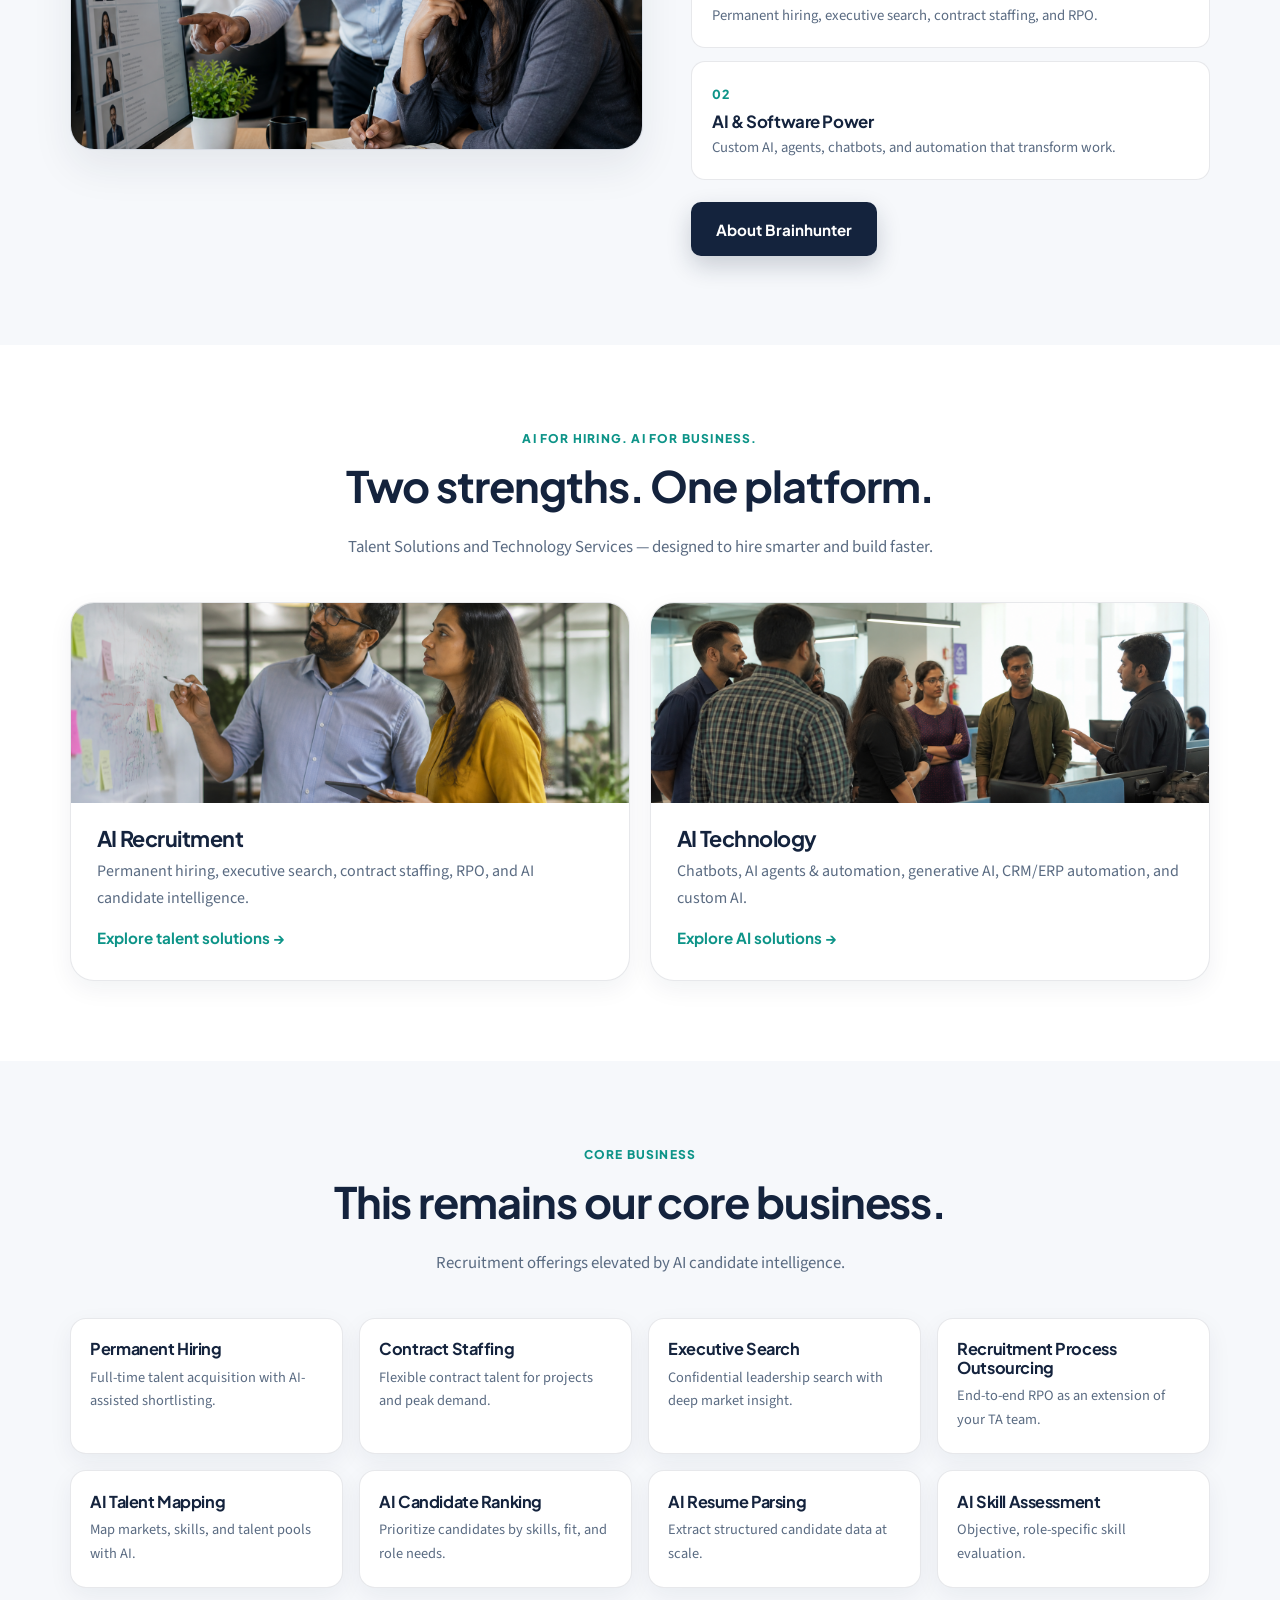
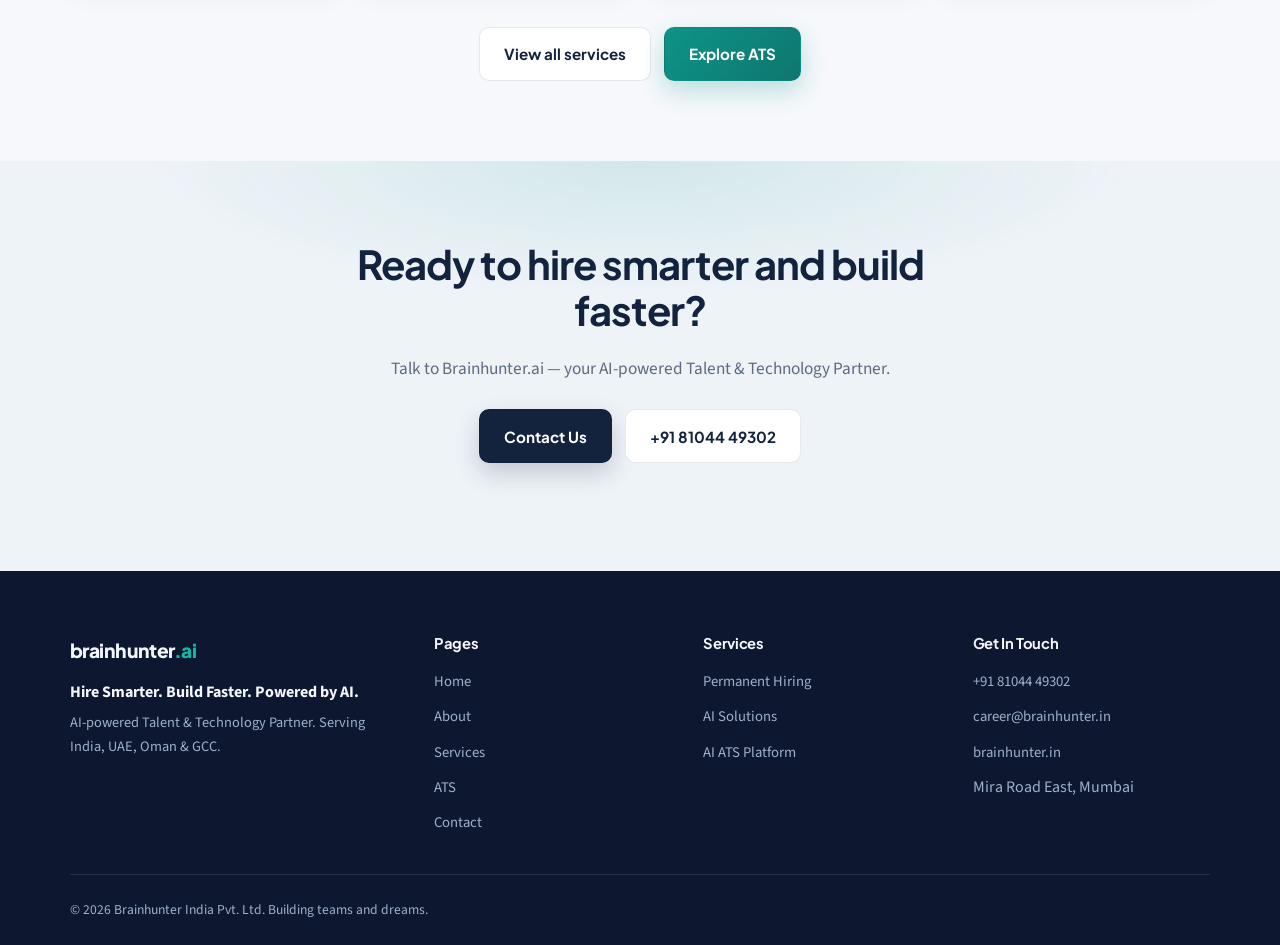
==== commit 4f3a35fd: "Unique Indian images sitewide and ATS 3x2 capability grid Replace repeated images with distinct real" ====
--- a/index.html
+++ b/index.html
@@ -142,7 +142,7 @@
         </div>
         <div class="solution-cards">
           <a class="solution-card reveal" href="services.html#talent">
-            <img src="assets/img-talent-indian.png" alt="Indian talent and recruitment professionals" />
+            <img src="assets/img-strategy-indian.png" alt="Indian founders planning talent strategy" />
             <div class="solution-body">
               <h3>AI Recruitment</h3>
               <p>Permanent hiring, executive search, contract staffing, RPO, and AI candidate intelligence.</p>
@@ -150,7 +150,7 @@
             </div>
           </a>
           <a class="solution-card reveal" href="services.html#technology">
-            <img src="assets/img-tech-indian.png" alt="Indian AI technology team at work" />
+            <img src="assets/img-standup-indian.png" alt="Indian tech team in a standup meeting" />
             <div class="solution-body">
               <h3>AI Technology</h3>
               <p>Chatbots, AI agents &amp; automation, generative AI, CRM/ERP automation, and custom AI.</p>
--- a/css/styles.css
+++ b/css/styles.css
@@ -433,8 +433,12 @@
 
 .page-hero-inner { max-width: 720px; margin-inline: auto; }
 
-.page-hero .hero-ctas {
+.page-hero .hero-ctas,
+.page-hero-ctas,
+.cta-inner .page-hero-ctas {
   justify-content: center;
+  margin-left: auto;
+  margin-right: auto;
   margin-bottom: 0;
 }
 
@@ -646,6 +650,10 @@
   display: grid;
   grid-template-columns: repeat(4, 1fr);
   gap: 1rem;
+}
+
+.offer-grid.cols-3 {
+  grid-template-columns: repeat(3, 1fr);
 }
 
 .offer {
@@ -1042,6 +1050,7 @@
   .hero-home-grid,
   .stats-grid,
   .offer-grid { grid-template-columns: repeat(2, 1fr); }
+  .offer-grid.cols-3 { grid-template-columns: repeat(2, 1fr); }
 
   .hero-home-grid,
   .split-grid,
@@ -1086,6 +1095,7 @@
   .container { width: min(100% - 1.5rem, 1140px); }
   .stats-grid,
   .offer-grid,
+  .offer-grid.cols-3,
   .form-row { grid-template-columns: 1fr; }
   .header-actions .btn-primary { display: none; }
   .hero-ctas { flex-direction: column; align-items: stretch; }
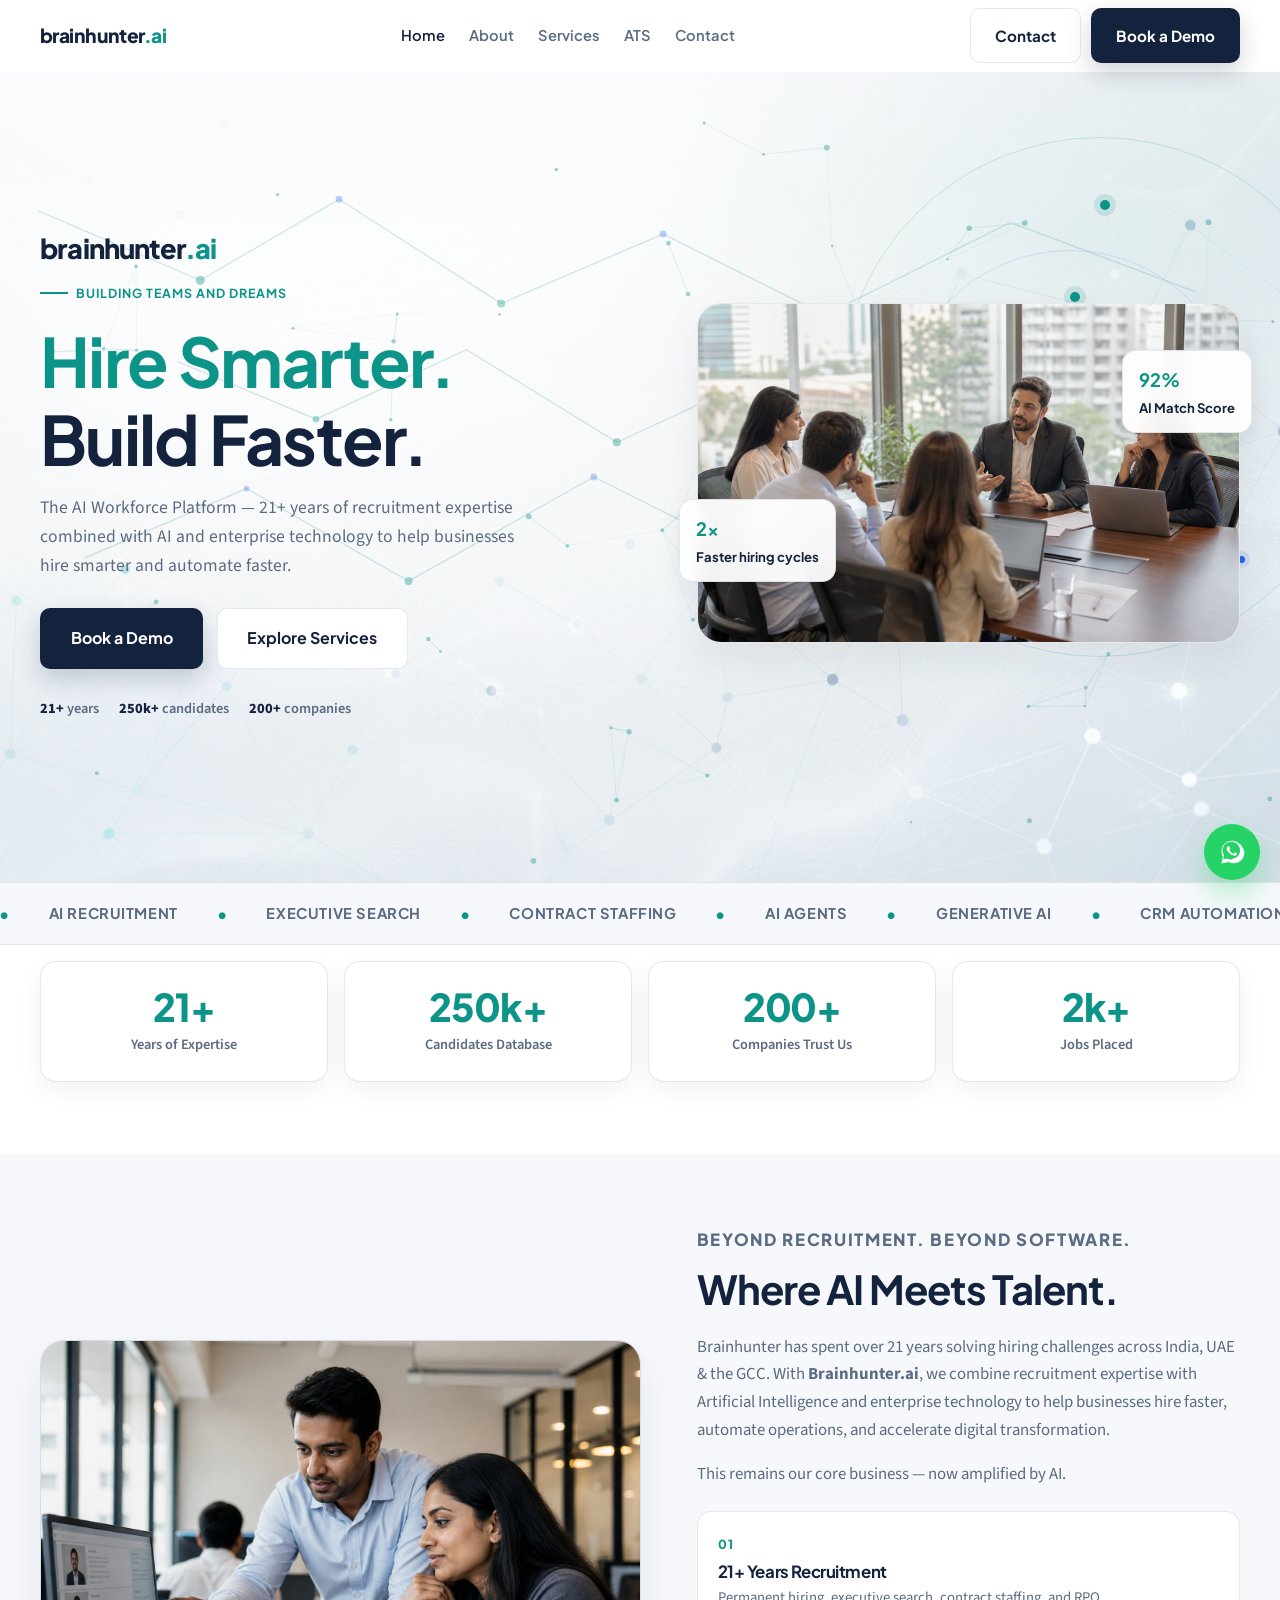
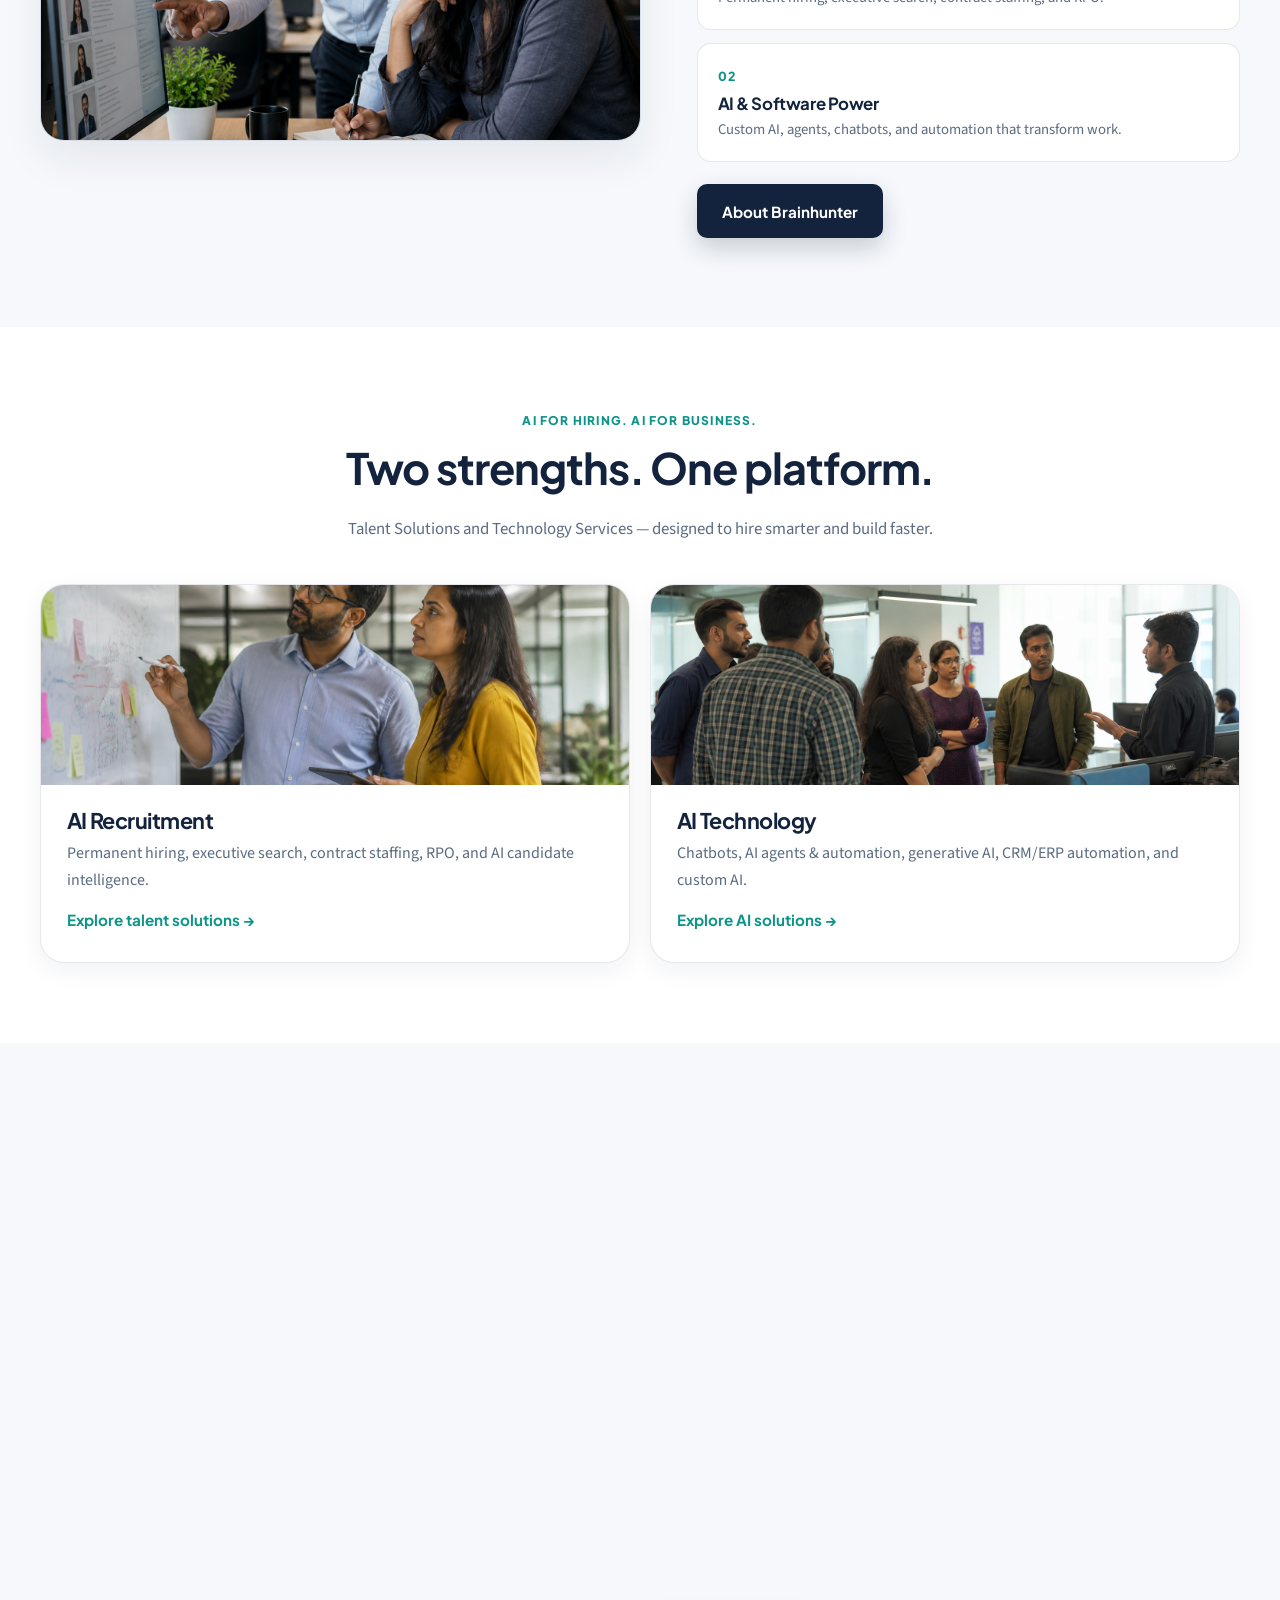
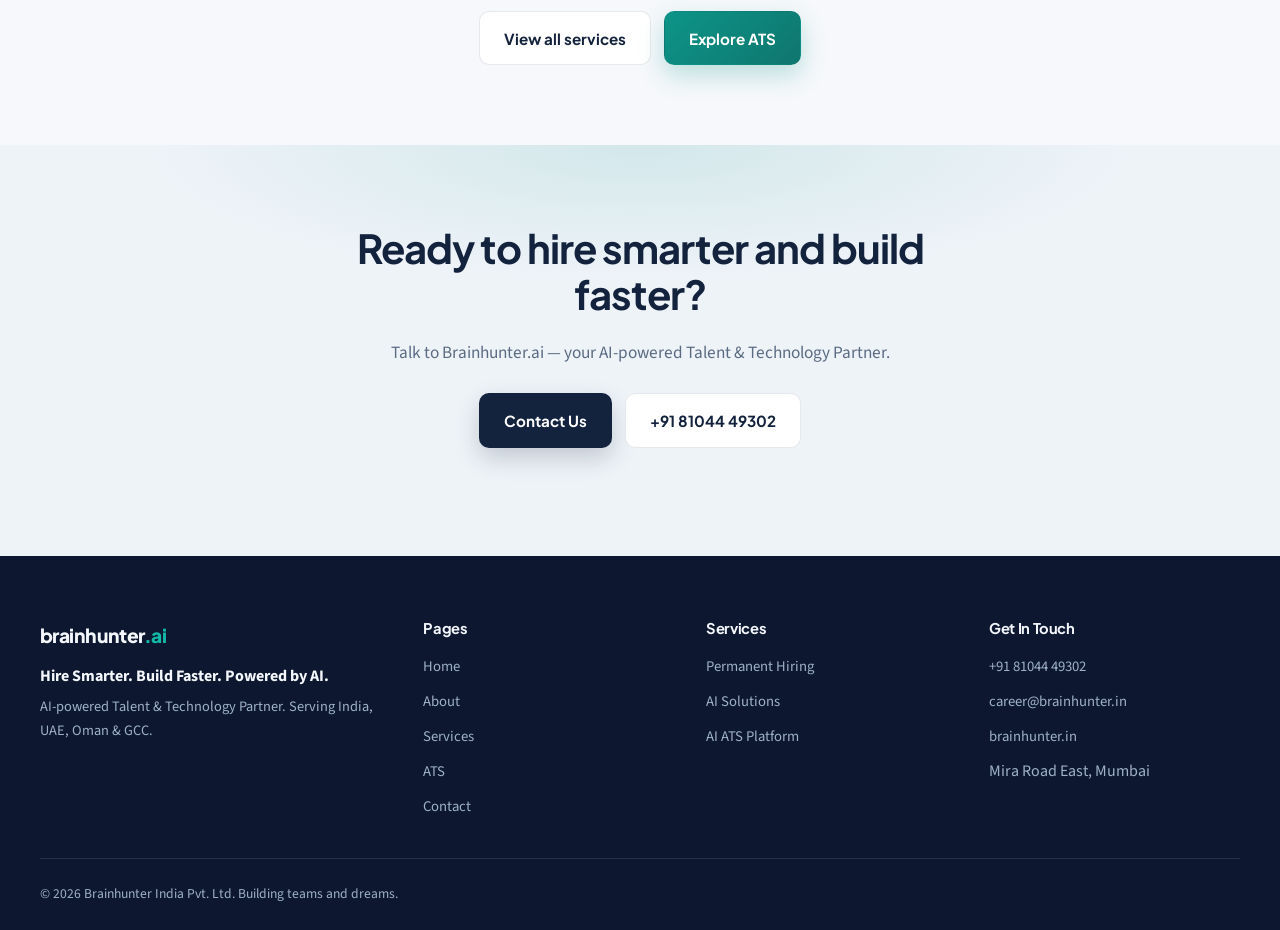
==== commit 40b9c1f2: "Optimize full site for mobile, tablet, and large desktop Add responsive breakpoints for phones, tabl" ====
--- a/index.html
+++ b/index.html
@@ -2,7 +2,7 @@
 <html lang="en">
 <head>
   <meta charset="UTF-8" />
-  <meta name="viewport" content="width=device-width, initial-scale=1.0" />
+  <meta name="viewport" content="width=device-width, initial-scale=1.0, viewport-fit=cover" />
   <title>Brainhunter.ai — Hire Smarter. Build Faster. Powered by AI.</title>
   <meta name="description" content="Brainhunter.ai helps businesses hire smarter and automate faster through AI-powered Talent Solutions and AI Technology Services." />
   <link rel="icon" href="assets/favicon.svg" type="image/svg+xml" />
--- a/css/styles.css
+++ b/css/styles.css
@@ -37,7 +37,7 @@
   overflow-x: hidden;
 }
 
-img { max-width: 100%; display: block; }
+img { max-width: 100%; height: auto; display: block; }
 a { color: inherit; text-decoration: none; }
 ul { list-style: none; margin: 0; padding: 0; }
 
@@ -53,7 +53,7 @@
 p { margin: 0 0 1em; }
 
 .container {
-  width: min(1140px, calc(100% - 2.5rem));
+  width: min(1140px, calc(100% - clamp(1.25rem, 4vw, 2.5rem) * 2));
   margin-inline: auto;
 }
 
@@ -120,7 +120,7 @@
   top: 0;
   z-index: 100;
   height: var(--header-h);
-  background: rgba(255, 255, 255, 0.9);
+  background: rgba(255, 255, 255, 0.92);
   backdrop-filter: blur(14px);
   border-bottom: 1px solid transparent;
   transition: border-color 0.3s ease, box-shadow 0.3s ease;
@@ -1045,28 +1045,106 @@
 .gallery-stack { display: grid; gap: 1rem; }
 .gallery-stack img { height: 124px; }
 
-/* Responsive */
-@media (max-width: 960px) {
-  .hero-home-grid,
-  .stats-grid,
+/* ========== Responsive: mobile, tablet, large desktop ========== */
+
+/* Large desktop / wide PC */
+@media (min-width: 1280px) {
+  .container { width: min(1200px, calc(100% - 4rem)); }
+
+  .hero-home {
+    min-height: min(90vh, 920px);
+    padding: 4.5rem 0 5rem;
+  }
+
+  .hero-home-grid { gap: 3.5rem; }
+  .hero-home h1 { font-size: 4.25rem; }
+  .split-grid { gap: 3.5rem; }
+  .offer-grid,
+  .offer-grid.cols-3 { gap: 1.15rem; }
+}
+
+@media (min-width: 1440px) {
+  .container { width: min(1280px, calc(100% - 5rem)); }
+  .hero-copy { max-width: 620px; }
+  .hero-sub { max-width: 520px; font-size: 1.15rem; }
+  .section-head { max-width: 740px; }
+  .stats { padding: 1.5rem 0 5rem; }
+  .split,
+  .solutions,
+  .offerings,
+  .how,
+  .cta-band,
+  .faq { padding-block: 5.5rem; }
+}
+
+@media (min-width: 1600px) {
+  .container { width: min(1360px, calc(100% - 6rem)); }
+  .hero-home h1 { font-size: 4.5rem; }
+}
+
+/* Laptop / small desktop */
+@media (max-width: 1200px) {
+  .hero-home-grid { gap: 2.25rem; }
+  .hero-home h1 { font-size: clamp(2.3rem, 4.5vw, 3.4rem); }
+  .split-media,
+  .split-media img { min-height: 300px; }
+  .nav { gap: 1.1rem; }
+}
+
+/* Tablet landscape / compact laptop */
+@media (max-width: 1024px) {
+  :root { --header-h: 68px; }
+
+  .hero-home {
+    min-height: auto;
+    padding: 3rem 0 3.25rem;
+  }
+
+  .hero-home-grid {
+    grid-template-columns: 1fr;
+    gap: 2.25rem;
+  }
+
+  .hero-copy {
+    max-width: 640px;
+    margin-inline: auto;
+    text-align: center;
+  }
+
+  .hero-kicker { justify-content: center; margin-inline: auto; }
+  .hero-sub { margin-inline: auto; }
+  .hero-ctas { justify-content: center; }
+  .hero-trust { justify-content: center; }
+
+  .hero-visual { max-width: 680px; margin-inline: auto; width: 100%; }
+  .hero-orbit,
+  .hero-orbit-2 { display: none; }
+
+  .chip-a { left: 10px; bottom: 12%; }
+  .chip-b { right: 10px; top: 10%; }
+
+  .stats-grid { grid-template-columns: repeat(2, 1fr); }
   .offer-grid { grid-template-columns: repeat(2, 1fr); }
-  .offer-grid.cols-3 { grid-template-columns: repeat(2, 1fr); }
-
-  .hero-home-grid,
+  .offer-grid.cols-3 { grid-template-columns: repeat(3, 1fr); }
+
   .split-grid,
-  .split-grid.reverse,
-  .solution-cards,
-  .footer-grid,
-  .contact-grid,
-  .gallery-grid {
+  .split-grid.reverse {
     grid-template-columns: 1fr;
     direction: ltr;
-  }
-
-  .hero-orbit { display: none; }
-  .chip-a { left: 12px; }
-  .chip-b { right: 12px; }
-
+    gap: 1.75rem;
+  }
+
+  .split-media,
+  .split-media img { min-height: 280px; }
+
+  .solution-cards { grid-template-columns: 1fr 1fr; gap: 1rem; }
+  .footer-grid { grid-template-columns: 1fr 1fr; gap: 1.75rem; }
+  .contact-grid { grid-template-columns: 1fr; }
+  .gallery-grid { grid-template-columns: 1fr; }
+}
+
+/* Tablet portrait / large phones in landscape */
+@media (max-width: 900px) {
   .nav {
     display: none;
     position: absolute;
@@ -1078,32 +1156,135 @@
     gap: 0;
     background: rgba(255, 255, 255, 0.98);
     border-bottom: 1px solid var(--line);
-    padding: 0.75rem 1.25rem 1.25rem;
+    padding: 0.65rem 1.15rem 1.1rem;
     box-shadow: var(--shadow-soft);
+    max-height: calc(100vh - var(--header-h));
+    overflow-y: auto;
   }
 
   .nav.open { display: flex; }
+
   .nav a {
-    padding: 0.85rem 0.5rem;
+    padding: 0.95rem 0.5rem;
     border-bottom: 1px solid var(--line);
-  }
-  .nav-toggle { display: inline-flex; }
+    font-size: 1rem;
+  }
+
+  .nav-toggle {
+    display: inline-flex;
+    min-width: 44px;
+    min-height: 44px;
+  }
+
   .header-actions .btn-ghost { display: none; }
-}
-
+
+  .solution-cards { grid-template-columns: 1fr; }
+  .offer-grid.cols-3 { grid-template-columns: repeat(2, 1fr); }
+
+  .footer-grid { grid-template-columns: 1fr 1fr; }
+  .page-hero { padding: 3.25rem 0 2.5rem; }
+  .split,
+  .solutions,
+  .offerings,
+  .how,
+  .cta-band,
+  .faq,
+  .contact-page { padding-block: 3.5rem; }
+
+  .marquee { font-size: 0.82rem; gap: 1.75rem; }
+}
+
+/* Mobile */
 @media (max-width: 640px) {
-  .container { width: min(100% - 1.5rem, 1140px); }
+  :root { --header-h: 64px; }
+
+  .container { width: min(100% - 1.25rem, 1140px); }
+
+  .logo-name { font-size: 1.05rem; }
+
+  .header-actions .btn-primary {
+    padding: 0.65rem 0.9rem;
+    font-size: 0.82rem;
+  }
+
+  .hero-home { padding: 2rem 0 2.25rem; }
+  .hero-brand { font-size: 1.2rem; }
+  .hero-home h1 {
+    font-size: clamp(2rem, 9vw, 2.6rem);
+    margin-bottom: 0.8rem;
+  }
+  .hero-sub { font-size: 1rem; margin-bottom: 1.35rem; }
+
+  .hero-ctas {
+    flex-direction: column;
+    align-items: stretch;
+    margin-bottom: 1.25rem;
+  }
+
+  .hero-ctas .btn,
+  .page-hero-ctas .btn {
+    width: 100%;
+  }
+
+  .hero-trust {
+    gap: 0.85rem;
+    font-size: 0.82rem;
+    justify-content: center;
+  }
+
+  .hero-float-chip { display: none; }
+  .hero-visual-frame img { aspect-ratio: 16 / 11; }
+
+  .stats { padding: 0.5rem 0 3rem; }
   .stats-grid,
   .offer-grid,
   .offer-grid.cols-3,
-  .form-row { grid-template-columns: 1fr; }
+  .form-row,
+  .footer-grid { grid-template-columns: 1fr; }
+
+  .stat { padding: 1.2rem 1rem; }
+  .stat-value { font-size: 1.7rem; }
+
+  .section-head { margin-bottom: 1.75rem; }
+  .section-head h2,
+  .split-copy h2,
+  .page-hero h1 { font-size: clamp(1.7rem, 7vw, 2.2rem); }
+
+  .split-media,
+  .split-media img { min-height: 220px; }
+  .solution-card img { height: 180px; }
+
+  .offer { padding: 1.15rem 1rem; }
+  .step { padding: 1.35rem 1.15rem; }
+  .steps { gap: 0.85rem; }
+
+  .showcase { padding-bottom: 2rem; }
+  .contact-info,
+  .contact-form-wrap { padding: 1.35rem; }
+  .contact-visual img { height: 140px; }
+
+  .cta-inner > p { font-size: 1rem; }
+  .btn-lg { padding: 0.9rem 1.35rem; font-size: 0.95rem; }
+
+  .whatsapp-float {
+    right: max(0.85rem, env(safe-area-inset-right));
+    bottom: max(0.85rem, env(safe-area-inset-bottom));
+    width: 52px;
+    height: 52px;
+  }
+
+  .site-footer { padding: 3rem 0 1.25rem; }
+  .footer-grid { gap: 1.5rem; }
+  .gallery-grid img,
+  .gallery-stack img { height: 180px; }
+}
+
+/* Small phones */
+@media (max-width: 400px) {
+  .container { width: calc(100% - 1rem); }
+  .hero-trust { flex-direction: column; align-items: center; gap: 0.4rem; }
   .header-actions .btn-primary { display: none; }
-  .hero-ctas { flex-direction: column; align-items: stretch; }
-  .hero-ctas .btn { width: 100%; }
-  .hero-float-chip { display: none; }
-  .whatsapp-float { right: 1rem; bottom: 1rem; width: 52px; height: 52px; }
-  .gallery-grid img,
-  .gallery-stack img { height: 190px; }
+  .nav-toggle { margin-left: auto; }
 }
 
 @media (prefers-reduced-motion: reduce) {
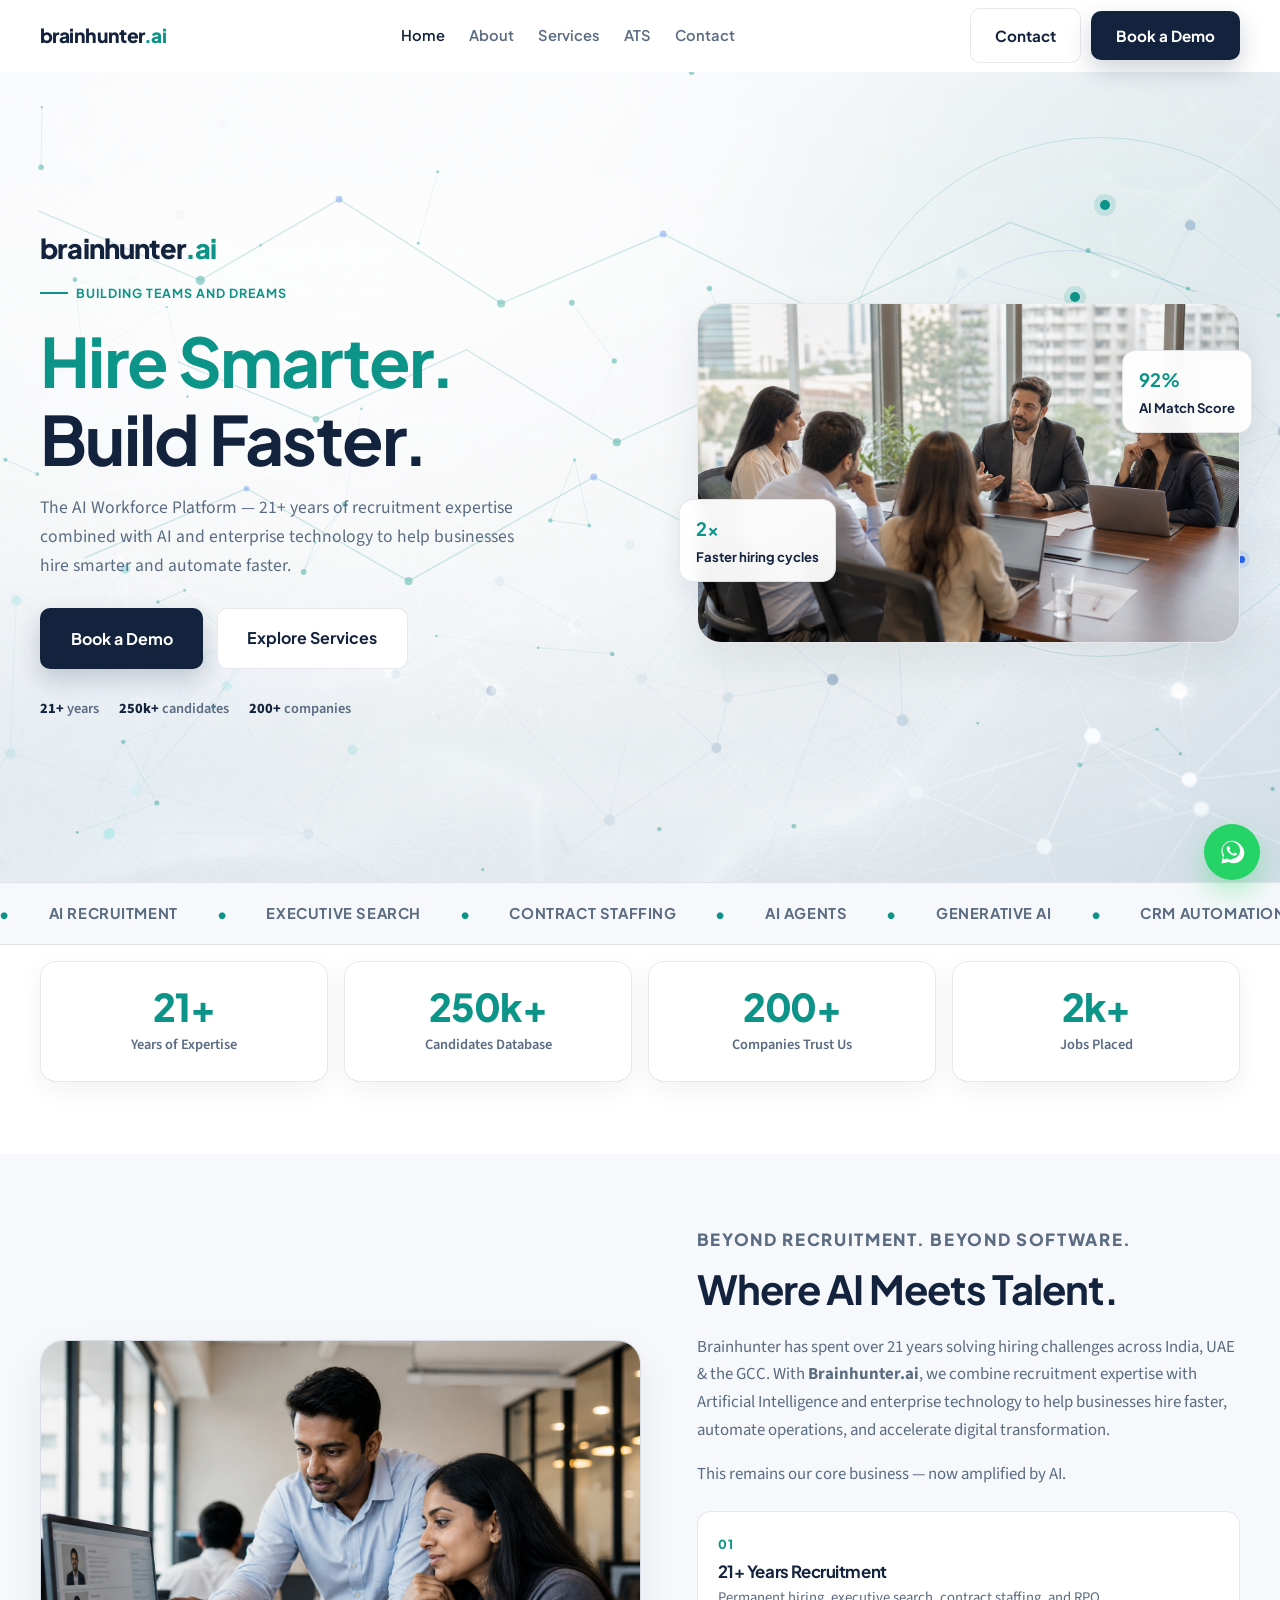
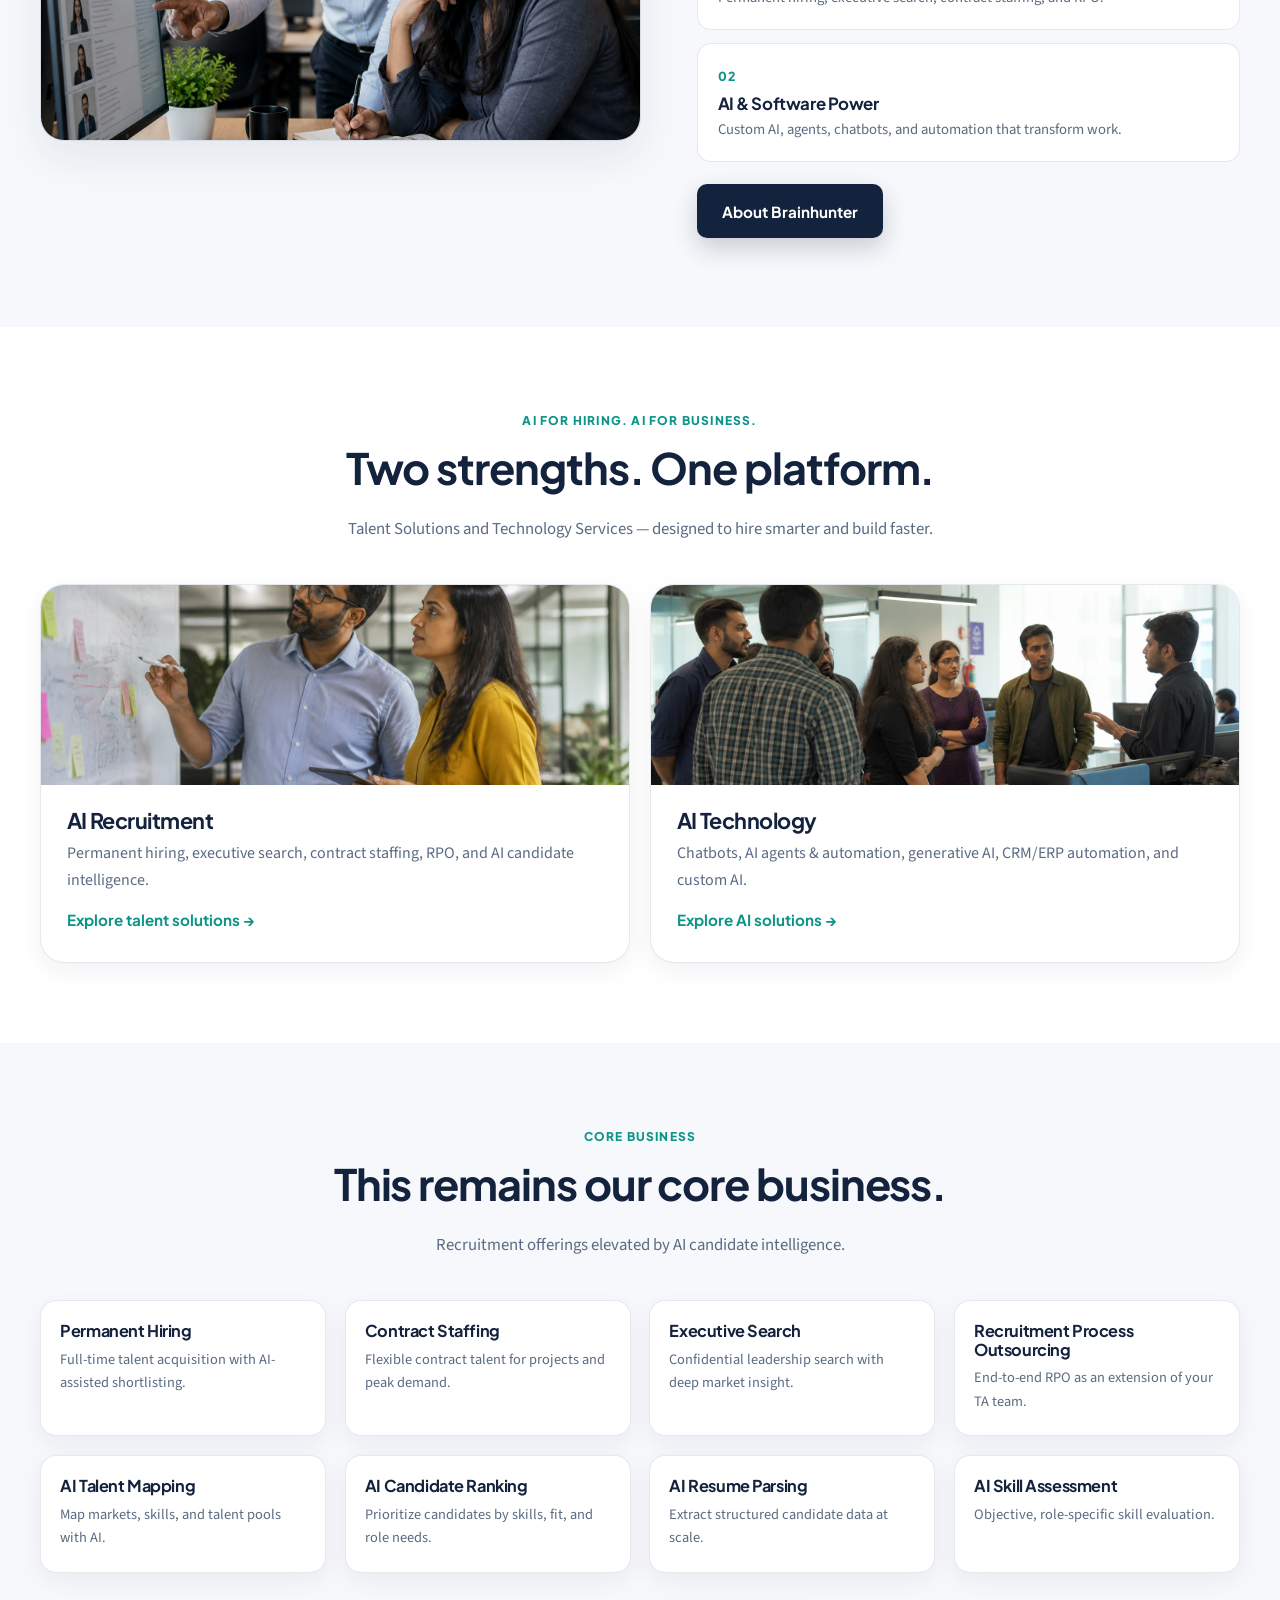
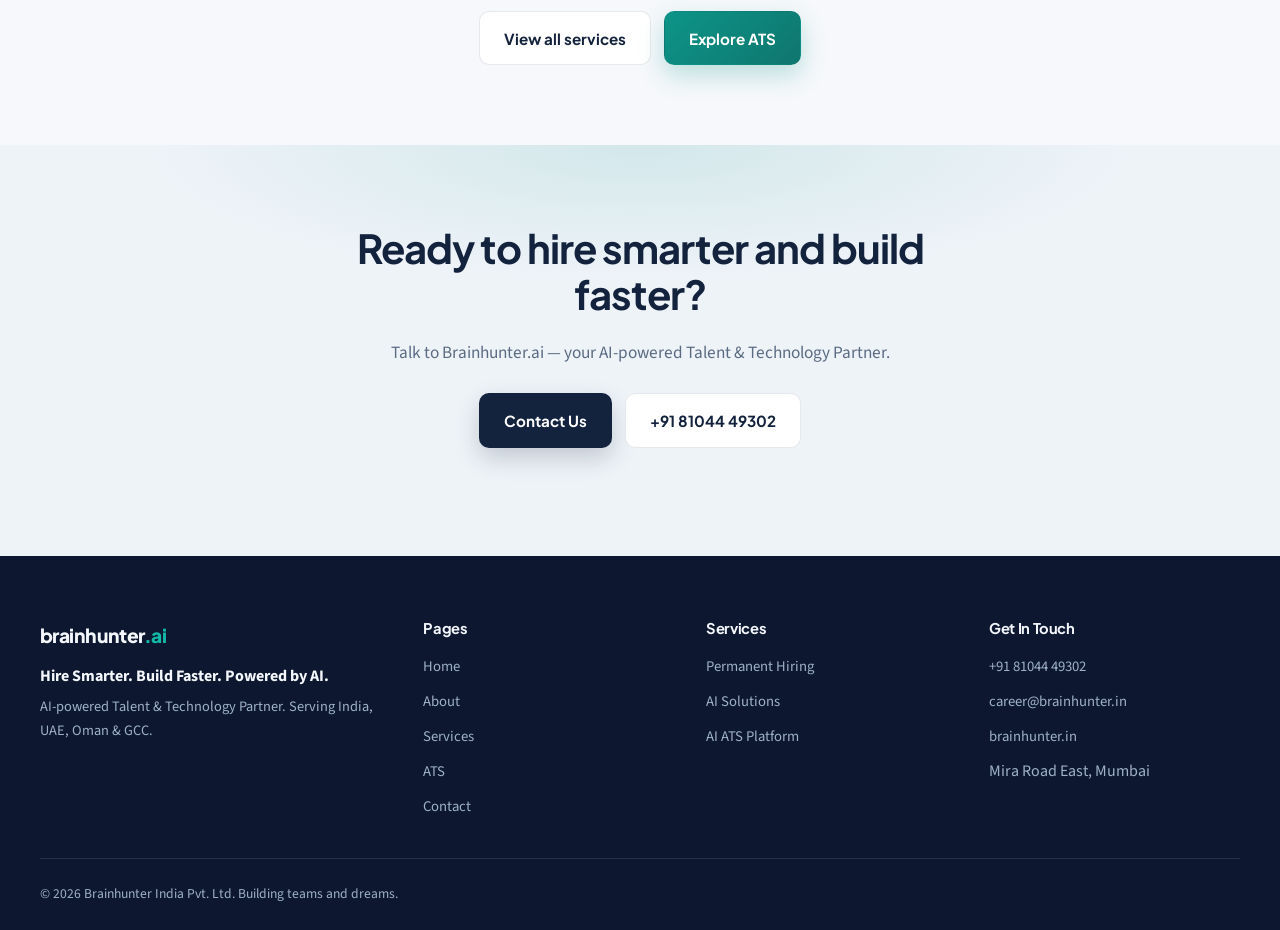
==== commit ce5e2010: "Add Book a Demo modal and update Contact page Header Book a Demo opens a contact-style form without " ====
--- a/index.html
+++ b/index.html
@@ -26,7 +26,7 @@
       </nav>
       <div class="header-actions">
         <a class="btn btn-ghost" href="contact.html">Contact</a>
-        <a class="btn btn-primary" href="contact.html">Book a Demo</a>
+        <button type="button" class="btn btn-primary js-open-demo">Book a Demo</button>
         <button class="nav-toggle" id="navToggle" aria-label="Open menu" aria-expanded="false"><span></span><span></span><span></span></button>
       </div>
     </div>
@@ -70,7 +70,7 @@
             and enterprise technology to help businesses hire smarter and automate faster.
           </p>
           <div class="hero-ctas">
-            <a class="btn btn-primary btn-lg" href="contact.html">Book a Demo</a>
+            <button type="button" class="btn btn-primary btn-lg js-open-demo">Book a Demo</button>
             <a class="btn btn-outline btn-lg" href="services.html">Explore Services</a>
           </div>
           <div class="hero-trust">
@@ -214,6 +214,40 @@
   <a class="whatsapp-float" href="https://wa.me/918104449302" target="_blank" rel="noopener" aria-label="Chat on WhatsApp">
     <svg viewBox="0 0 32 32" width="28" height="28" aria-hidden="true"><path fill="currentColor" d="M16.1 3C9.4 3 4 8.3 4 14.9c0 2.1.6 4.1 1.6 5.9L4 29l8.4-1.6c1.7.9 3.6 1.4 5.6 1.4 6.7 0 12.1-5.3 12.1-12S22.8 3 16.1 3zm0 21.9c-1.7 0-3.4-.5-4.9-1.3l-.3-.2-5 1 1-4.8-.2-.3c-1-1.5-1.5-3.3-1.5-5.1 0-5.4 4.5-9.8 10-9.8s10 4.4 10 9.8-4.5 9.7-10.1 9.7zm5.5-7.3c-.3-.2-1.8-.9-2.1-1-.3-.1-.5-.2-.7.2-.2.3-.8 1-.9 1.1-.2.2-.3.2-.6 0-.3-.2-1.3-.5-2.4-1.5-.9-.8-1.5-1.8-1.7-2.1-.2-.3 0-.5.1-.6.1-.1.3-.3.4-.5.1-.2.2-.3.3-.5.1-.2 0-.4 0-.5 0-.2-.7-1.7-1-2.3-.2-.6-.5-.5-.7-.5h-.6c-.2 0-.5.1-.8.4-.3.3-1 1-1 2.4s1 2.8 1.2 3c.2.2 2 3.1 4.9 4.3 1.8.8 2.5.8 3.4.7.5-.1 1.8-.7 2-1.4.2-.7.2-1.3.2-1.4 0-.2-.2-.3-.5-.4z"/></svg>
   </a>
+
+  <div class="demo-modal" id="demoModal" hidden>
+    <div class="demo-modal-backdrop js-close-demo" tabindex="-1"></div>
+    <div class="demo-modal-dialog" role="dialog" aria-modal="true" aria-labelledby="demoModalTitle">
+      <button type="button" class="demo-modal-close js-close-demo" aria-label="Close">&times;</button>
+      <h2 id="demoModalTitle">Book a Demo</h2>
+      <p class="demo-modal-lead">Tell us a little about you — we’ll reach out at career@brainhunter.in.</p>
+      <form class="contact-form js-mail-form" id="demoForm" action="https://formsubmit.co/career@brainhunter.in" method="POST">
+        <input type="hidden" name="_subject" value="Book a Demo — Brainhunter.ai" />
+        <input type="hidden" name="_captcha" value="false" />
+        <input type="hidden" name="_template" value="table" />
+        <input type="text" name="_honey" style="display:none" tabindex="-1" autocomplete="off" />
+        <div class="form-row">
+          <label class="sr-only" for="demo-name">Name</label>
+          <input id="demo-name" name="name" type="text" placeholder="Your name" required />
+          <label class="sr-only" for="demo-email">Work email</label>
+          <input id="demo-email" name="email" type="email" placeholder="Work email" required />
+        </div>
+        <div class="form-row">
+          <label class="sr-only" for="demo-phone">Phone</label>
+          <input id="demo-phone" name="phone" type="tel" placeholder="Phone" />
+          <label class="sr-only" for="demo-company">Company</label>
+          <input id="demo-company" name="company" type="text" placeholder="Company" />
+        </div>
+        <div class="form-row single">
+          <label class="sr-only" for="demo-message">Message</label>
+          <textarea id="demo-message" name="message" rows="4" placeholder="How can we help?"></textarea>
+        </div>
+        <button type="submit" class="btn btn-primary btn-lg">Send Request</button>
+        <p class="form-note" id="demoFormNote" hidden>Thank you — your demo request has been sent to career@brainhunter.in.</p>
+      </form>
+    </div>
+  </div>
+
   <script src="js/main.js"></script>
 </body>
 </html>
--- a/css/styles.css
+++ b/css/styles.css
@@ -900,6 +900,112 @@
   margin: 0.35rem 0 0;
 }
 
+.contact-map {
+  margin-top: 1.35rem;
+  border-radius: 14px;
+  overflow: hidden;
+  border: 1px solid var(--line);
+  background: var(--bg-soft);
+  aspect-ratio: 16 / 11;
+  min-height: 220px;
+}
+
+.contact-map iframe {
+  display: block;
+  width: 100%;
+  height: 100%;
+  border: 0;
+}
+
+/* Demo modal */
+.demo-modal {
+  position: fixed;
+  inset: 0;
+  z-index: 1200;
+  display: grid;
+  place-items: center;
+  padding: 1.25rem;
+}
+
+.demo-modal[hidden] {
+  display: none !important;
+}
+
+.demo-modal-backdrop {
+  position: absolute;
+  inset: 0;
+  background: rgba(20, 35, 61, 0.55);
+  backdrop-filter: blur(2px);
+}
+
+.demo-modal-dialog {
+  position: relative;
+  z-index: 1;
+  width: min(560px, 100%);
+  max-height: min(92vh, 720px);
+  overflow: auto;
+  background: var(--white);
+  border: 1px solid var(--line);
+  border-radius: var(--radius-lg);
+  box-shadow: var(--shadow-soft), 0 24px 60px rgba(20, 35, 61, 0.22);
+  padding: 1.75rem 1.75rem 1.5rem;
+}
+
+.demo-modal-dialog h2 {
+  font-size: 1.45rem;
+  margin: 0 0 0.35rem;
+  padding-right: 2rem;
+}
+
+.demo-modal-lead {
+  color: var(--muted);
+  margin: 0 0 1.1rem;
+  font-size: 0.98rem;
+}
+
+.demo-modal-close {
+  position: absolute;
+  top: 0.85rem;
+  right: 0.85rem;
+  width: 2.25rem;
+  height: 2.25rem;
+  border: 0;
+  border-radius: 10px;
+  background: var(--bg-soft);
+  color: var(--navy);
+  font-size: 1.5rem;
+  line-height: 1;
+  cursor: pointer;
+  display: grid;
+  place-items: center;
+  transition: background 0.2s ease, color 0.2s ease;
+}
+
+.demo-modal-close:hover {
+  background: rgba(13, 148, 136, 0.12);
+  color: var(--teal);
+}
+
+.demo-modal .contact-form {
+  margin-top: 0;
+}
+
+.demo-modal .contact-form .btn {
+  width: 100%;
+  justify-self: stretch;
+}
+
+@media (max-width: 640px) {
+  .demo-modal-dialog {
+    padding: 1.35rem 1.15rem 1.25rem;
+  }
+
+  .contact-map {
+    min-height: 200px;
+    aspect-ratio: 4 / 3;
+  }
+}
+
 /* FAQ */
 .faq { padding: 5rem 0; background: var(--bg); }
 
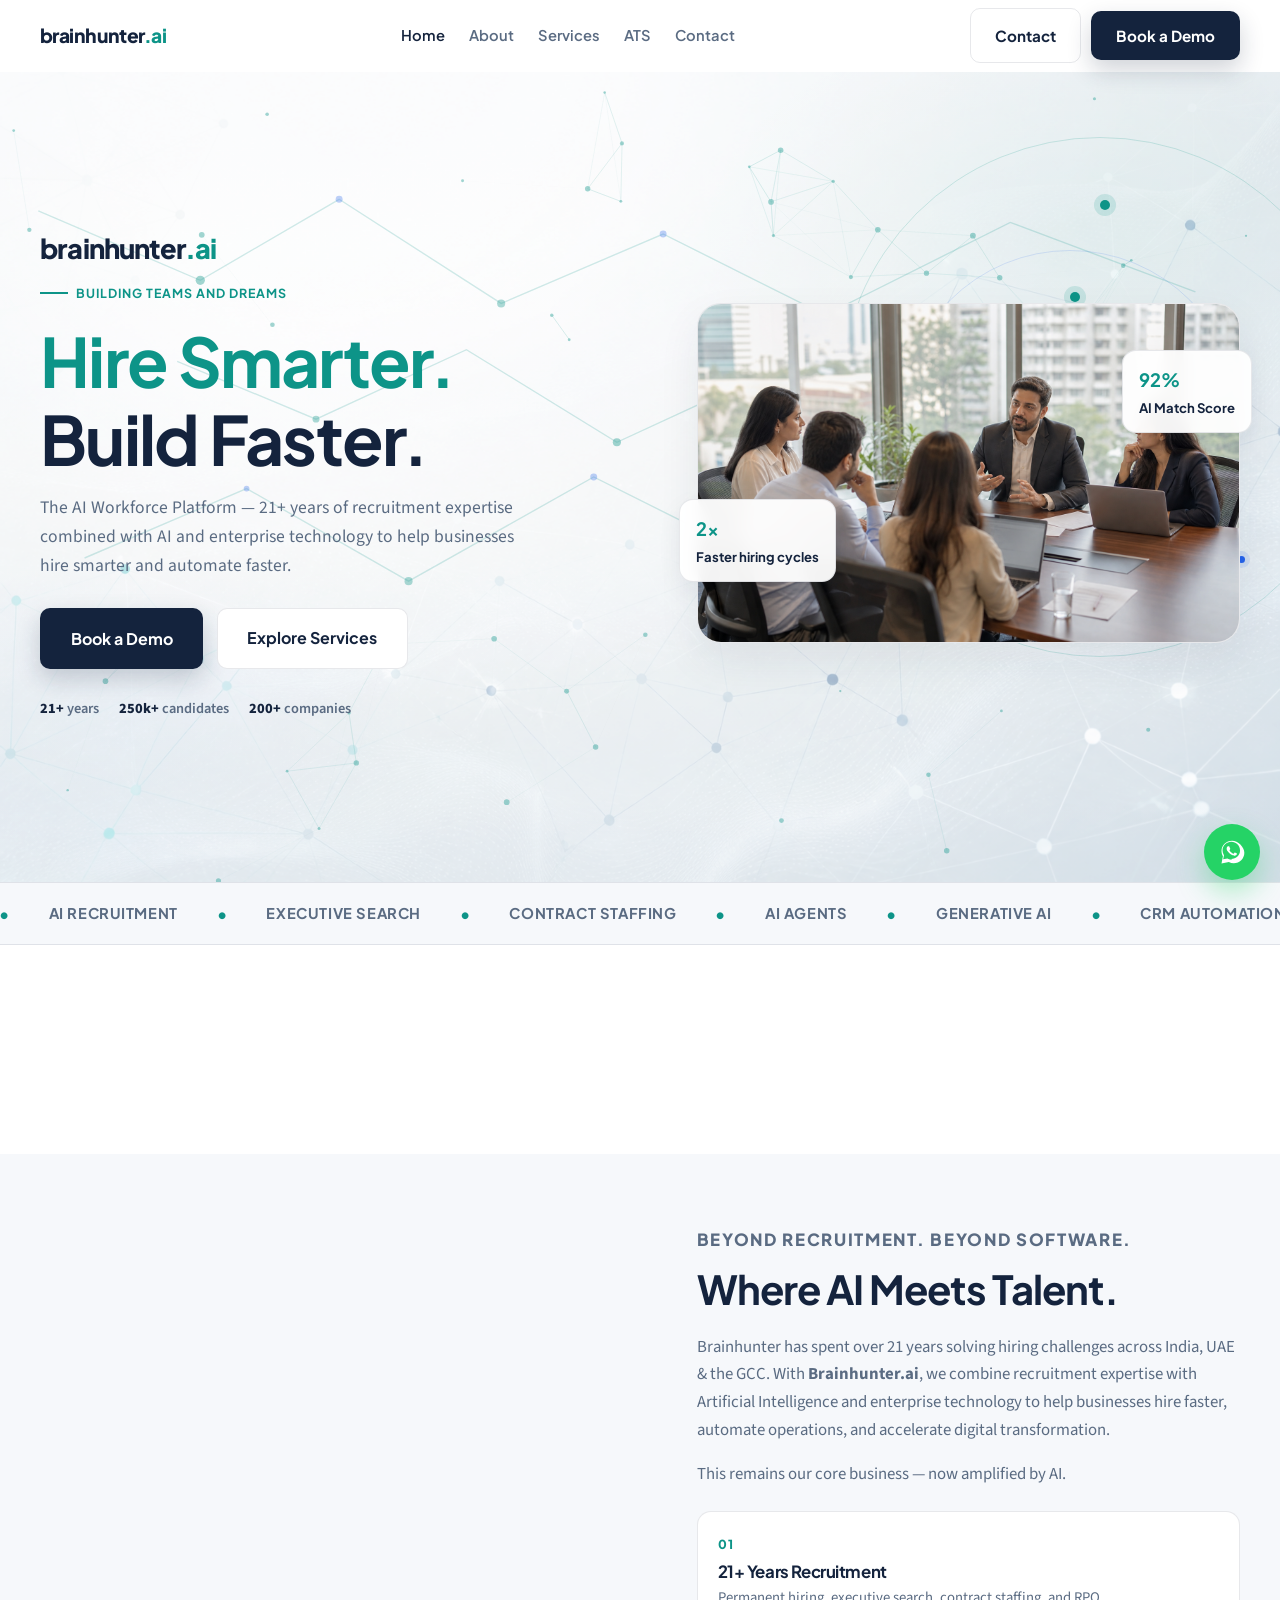
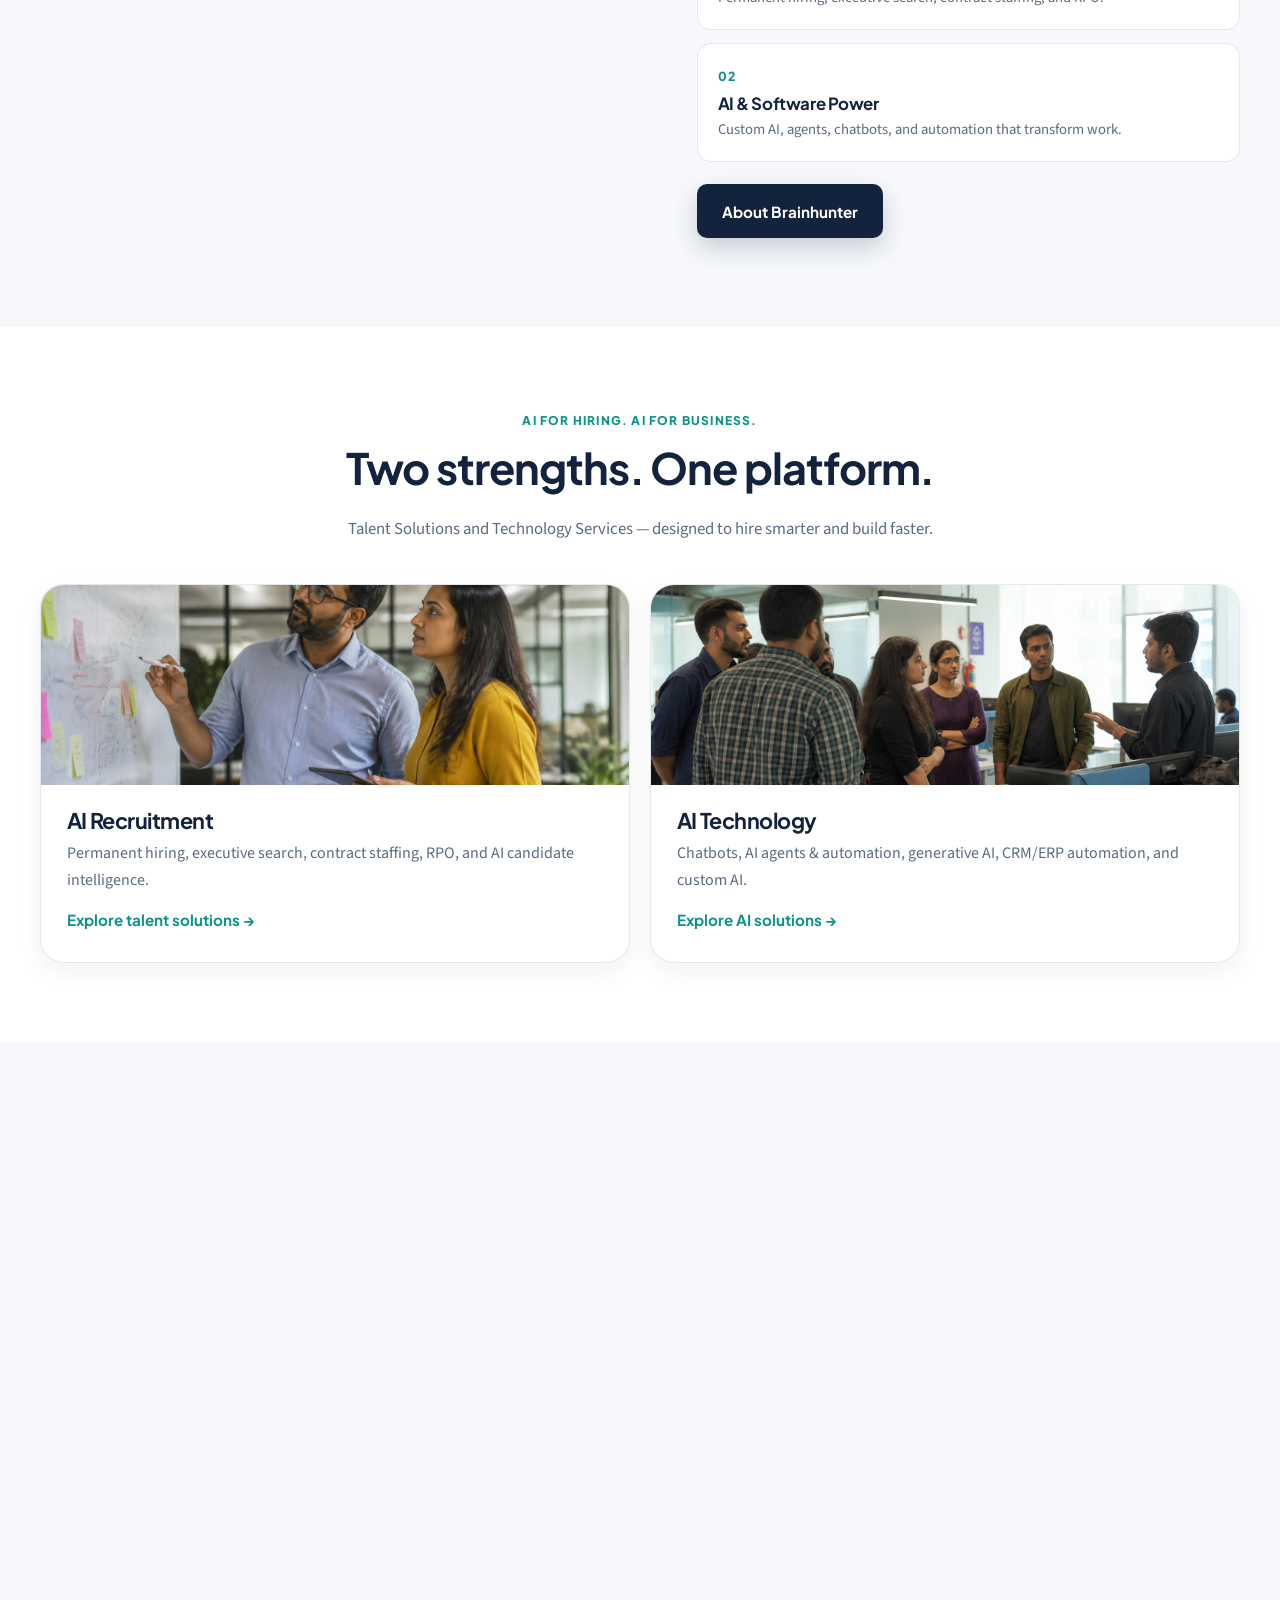
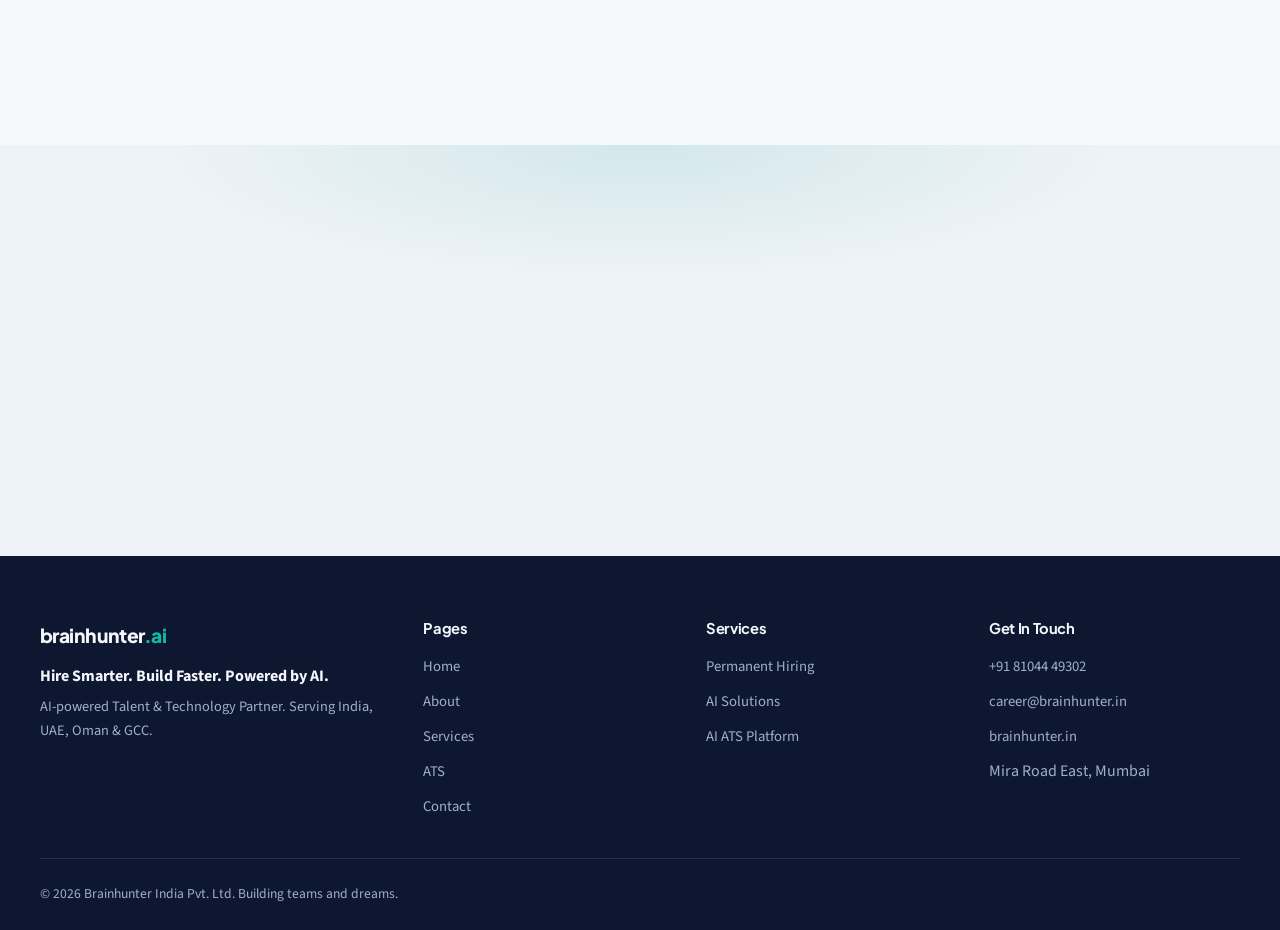
==== commit 87e43576: "Redesign Contact page and hide email in demo modal Book a Demo copy no longer shows career@brainhunt" ====
--- a/index.html
+++ b/index.html
@@ -220,7 +220,7 @@
     <div class="demo-modal-dialog" role="dialog" aria-modal="true" aria-labelledby="demoModalTitle">
       <button type="button" class="demo-modal-close js-close-demo" aria-label="Close">&times;</button>
       <h2 id="demoModalTitle">Book a Demo</h2>
-      <p class="demo-modal-lead">Tell us a little about you — we’ll reach out at career@brainhunter.in.</p>
+      <p class="demo-modal-lead">Tell us a little about you — we’ll get back to you soon.</p>
       <form class="contact-form js-mail-form" id="demoForm" action="https://formsubmit.co/career@brainhunter.in" method="POST">
         <input type="hidden" name="_subject" value="Book a Demo — Brainhunter.ai" />
         <input type="hidden" name="_captcha" value="false" />
@@ -243,7 +243,7 @@
           <textarea id="demo-message" name="message" rows="4" placeholder="How can we help?"></textarea>
         </div>
         <button type="submit" class="btn btn-primary btn-lg">Send Request</button>
-        <p class="form-note" id="demoFormNote" hidden>Thank you — your demo request has been sent to career@brainhunter.in.</p>
+        <p class="form-note" id="demoFormNote" hidden>Thank you — your demo request has been sent. We’ll get back to you soon.</p>
       </form>
     </div>
   </div>
--- a/css/styles.css
+++ b/css/styles.css
@@ -797,43 +797,90 @@
   margin-bottom: 1.6rem;
 }
 
-.contact-page { padding: 2rem 0 5rem; background: var(--bg-soft); }
-
-.contact-grid {
-  display: grid;
-  grid-template-columns: 0.9fr 1.1fr;
-  gap: 1.4rem;
-  align-items: start;
-}
-
-.contact-info,
-.contact-form-wrap {
+/* Contact page — full-bleed professional layout */
+.contact-main {
+  background: var(--bg);
+}
+
+.contact-shell {
+  padding: 0;
+}
+
+.contact-top {
+  display: grid;
+  grid-template-columns: minmax(0, 1.05fr) minmax(0, 0.95fr);
+  min-height: min(46vh, 460px);
+  background:
+    radial-gradient(ellipse 80% 90% at 0% 50%, rgba(13, 148, 136, 0.1), transparent 55%),
+    linear-gradient(135deg, #eef4f9 0%, #f7fafc 55%, #ffffff 100%);
+}
+
+.contact-top-copy {
+  display: flex;
+  flex-direction: column;
+  justify-content: center;
+  padding: clamp(2.25rem, 5vw, 4.25rem) clamp(1.5rem, 5.5vw, 5.5rem);
+}
+
+.contact-top-copy h1 {
+  font-size: clamp(2.05rem, 4.4vw, 3.35rem);
+  margin-bottom: 0.75rem;
+  max-width: 14ch;
+}
+
+.contact-intro-lead {
+  color: var(--muted);
+  font-size: clamp(1.02rem, 1.5vw, 1.16rem);
+  margin: 0;
+  max-width: 36rem;
+  line-height: 1.7;
+}
+
+.contact-top-media {
+  position: relative;
+  min-height: 280px;
+  overflow: hidden;
+  background: var(--bg-mist);
+}
+
+.contact-top-media img {
+  width: 100%;
+  height: 100%;
+  min-height: 280px;
+  object-fit: cover;
+}
+
+.contact-top-media::after {
+  content: "";
+  position: absolute;
+  inset: 0;
+  background: linear-gradient(90deg, rgba(238, 244, 249, 0.35), transparent 35%);
+  pointer-events: none;
+}
+
+.contact-channels {
+  display: grid;
+  grid-template-columns: repeat(3, minmax(0, 1fr));
+  gap: 0;
+  border-block: 1px solid var(--line);
   background: var(--white);
-  border: 1px solid var(--line);
-  border-radius: var(--radius-lg);
-  padding: 2rem;
-  box-shadow: var(--shadow-soft);
-}
-
-.contact-visual {
-  border-radius: 14px;
-  overflow: hidden;
-  margin-bottom: 1.2rem;
-  border: 1px solid var(--line);
-}
-
-.contact-visual img {
-  width: 100%;
-  height: 170px;
-  object-fit: cover;
-}
-
-.contact-info h2,
-.contact-form-wrap h2 { font-size: 1.4rem; }
-
-.contact-info > p { color: var(--muted); margin-bottom: 1.3rem; }
-
-.contact-list { display: grid; gap: 1rem; }
+}
+
+.contact-channel {
+  display: grid;
+  gap: 0.4rem;
+  padding: clamp(1.15rem, 2vw, 1.45rem) clamp(1.25rem, 4vw, 3rem);
+  background: var(--white);
+  color: inherit;
+  border-right: 1px solid var(--line);
+  transition: background 0.2s var(--ease);
+}
+
+.contact-channel:last-child { border-right: 0; }
+
+a.contact-channel:hover {
+  background: #f3faf8;
+}
 
 .contact-label {
   display: block;
@@ -843,20 +890,67 @@
   letter-spacing: 0.08em;
   text-transform: uppercase;
   color: var(--teal);
-  margin-bottom: 0.2rem;
-}
-
-.contact-list a {
+}
+
+.contact-channel-value {
   color: var(--navy);
   font-weight: 700;
-}
-
-.contact-list a:hover { color: var(--teal); }
+  font-size: 1.05rem;
+  line-height: 1.45;
+}
+
+.contact-body {
+  display: grid;
+  grid-template-columns: minmax(0, 1fr) minmax(0, 1fr);
+  gap: 0;
+  align-items: stretch;
+  background: var(--bg-soft);
+  border-bottom: 1px solid var(--line);
+}
+
+.contact-form-panel,
+.contact-map-panel {
+  min-height: 100%;
+  background: transparent;
+  border: 0;
+  border-radius: 0;
+  box-shadow: none;
+}
+
+.contact-form-panel {
+  padding: clamp(1.75rem, 3.5vw, 3rem) clamp(1.5rem, 5vw, 5rem);
+  background: var(--white);
+  border-right: 1px solid var(--line);
+}
+
+.contact-form-panel h2,
+.contact-map-panel-head h2 {
+  font-size: clamp(1.4rem, 2.2vw, 1.75rem);
+  margin-bottom: 0.35rem;
+}
+
+.contact-form-lead,
+.contact-map-panel-head p {
+  color: var(--muted);
+  margin: 0 0 1.25rem;
+}
+
+.contact-map-panel {
+  display: flex;
+  flex-direction: column;
+  overflow: hidden;
+  background: var(--bg-soft);
+}
+
+.contact-map-panel-head {
+  padding: clamp(1.35rem, 2.5vw, 1.85rem) clamp(1.35rem, 3vw, 2rem) 0.65rem;
+  background: var(--white);
+}
 
 .contact-form {
   display: grid;
-  gap: 0.85rem;
-  margin-top: 1.15rem;
+  gap: 0.9rem;
+  margin-top: 0.15rem;
 }
 
 .form-row {
@@ -871,7 +965,7 @@
 .contact-form select,
 .contact-form textarea {
   width: 100%;
-  padding: 0.9rem 1.05rem;
+  padding: 0.95rem 1.05rem;
   border-radius: 12px;
   border: 1.5px solid var(--line);
   background: var(--bg-soft);
@@ -882,7 +976,7 @@
   transition: border-color 0.2s ease, box-shadow 0.2s ease;
 }
 
-.contact-form textarea { resize: vertical; }
+.contact-form textarea { resize: vertical; min-height: 130px; }
 
 .contact-form input:focus,
 .contact-form select:focus,
@@ -901,19 +995,16 @@
 }
 
 .contact-map {
-  margin-top: 1.35rem;
-  border-radius: 14px;
-  overflow: hidden;
-  border: 1px solid var(--line);
-  background: var(--bg-soft);
-  aspect-ratio: 16 / 11;
-  min-height: 220px;
+  flex: 1;
+  min-height: 420px;
+  background: var(--bg-mist);
 }
 
 .contact-map iframe {
   display: block;
   width: 100%;
   height: 100%;
+  min-height: 420px;
   border: 0;
 }
 
@@ -1000,10 +1091,17 @@
     padding: 1.35rem 1.15rem 1.25rem;
   }
 
-  .contact-map {
-    min-height: 200px;
-    aspect-ratio: 4 / 3;
-  }
+  .contact-top-copy {
+    padding: 1.75rem 1.25rem 1.5rem;
+  }
+  .contact-top-copy h1 { max-width: none; }
+  .contact-channel { padding: 1.05rem 1.2rem; }
+  .contact-form-panel {
+    padding: 1.35rem 1.2rem 1.6rem;
+  }
+  .contact-map-panel-head { padding: 1.2rem 1.2rem 0.5rem; }
+  .contact-map,
+  .contact-map iframe { min-height: 260px; }
 }
 
 /* FAQ */
@@ -1245,7 +1343,15 @@
 
   .solution-cards { grid-template-columns: 1fr 1fr; gap: 1rem; }
   .footer-grid { grid-template-columns: 1fr 1fr; gap: 1.75rem; }
-  .contact-grid { grid-template-columns: 1fr; }
+  .contact-top,
+  .contact-body { grid-template-columns: 1fr; }
+  .contact-top { min-height: 0; }
+  .contact-top-media { min-height: 240px; max-height: 320px; }
+  .contact-top-media img { min-height: 240px; max-height: 320px; }
+  .contact-top-media::after { display: none; }
+  .contact-form-panel { border-right: 0; border-bottom: 1px solid var(--line); }
+  .contact-map,
+  .contact-map iframe { min-height: 320px; }
   .gallery-grid { grid-template-columns: 1fr; }
 }
 
@@ -1294,8 +1400,10 @@
   .offerings,
   .how,
   .cta-band,
-  .faq,
-  .contact-page { padding-block: 3.5rem; }
+  .faq { padding-block: 3.5rem; }
+  .contact-channels { grid-template-columns: 1fr; }
+  .contact-channel { border-right: 0; border-bottom: 1px solid var(--line); }
+  .contact-channel:last-child { border-bottom: 0; }
 
   .marquee { font-size: 0.82rem; gap: 1.75rem; }
 }
@@ -1365,9 +1473,8 @@
   .steps { gap: 0.85rem; }
 
   .showcase { padding-bottom: 2rem; }
-  .contact-info,
-  .contact-form-wrap { padding: 1.35rem; }
-  .contact-visual img { height: 140px; }
+  .contact-top-media,
+  .contact-top-media img { min-height: 200px; max-height: 230px; }
 
   .cta-inner > p { font-size: 1rem; }
   .btn-lg { padding: 0.9rem 1.35rem; font-size: 0.95rem; }
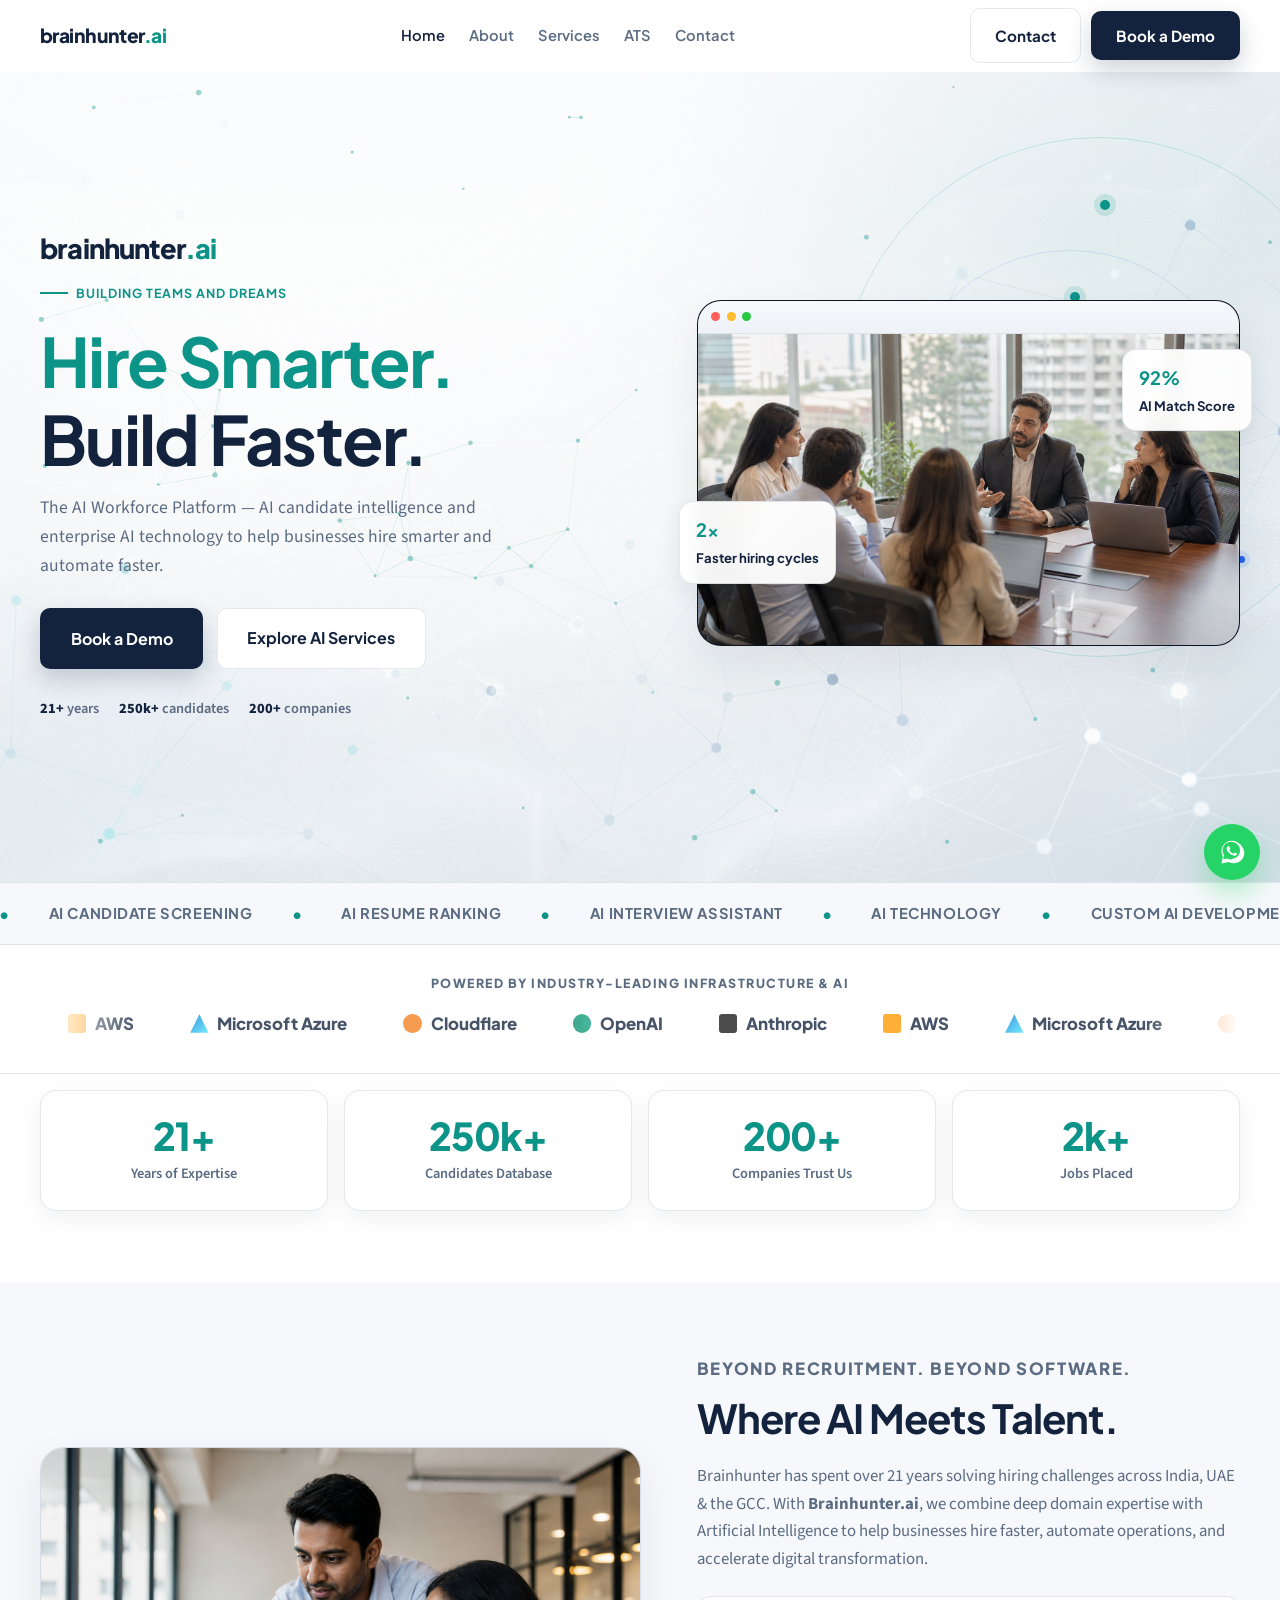
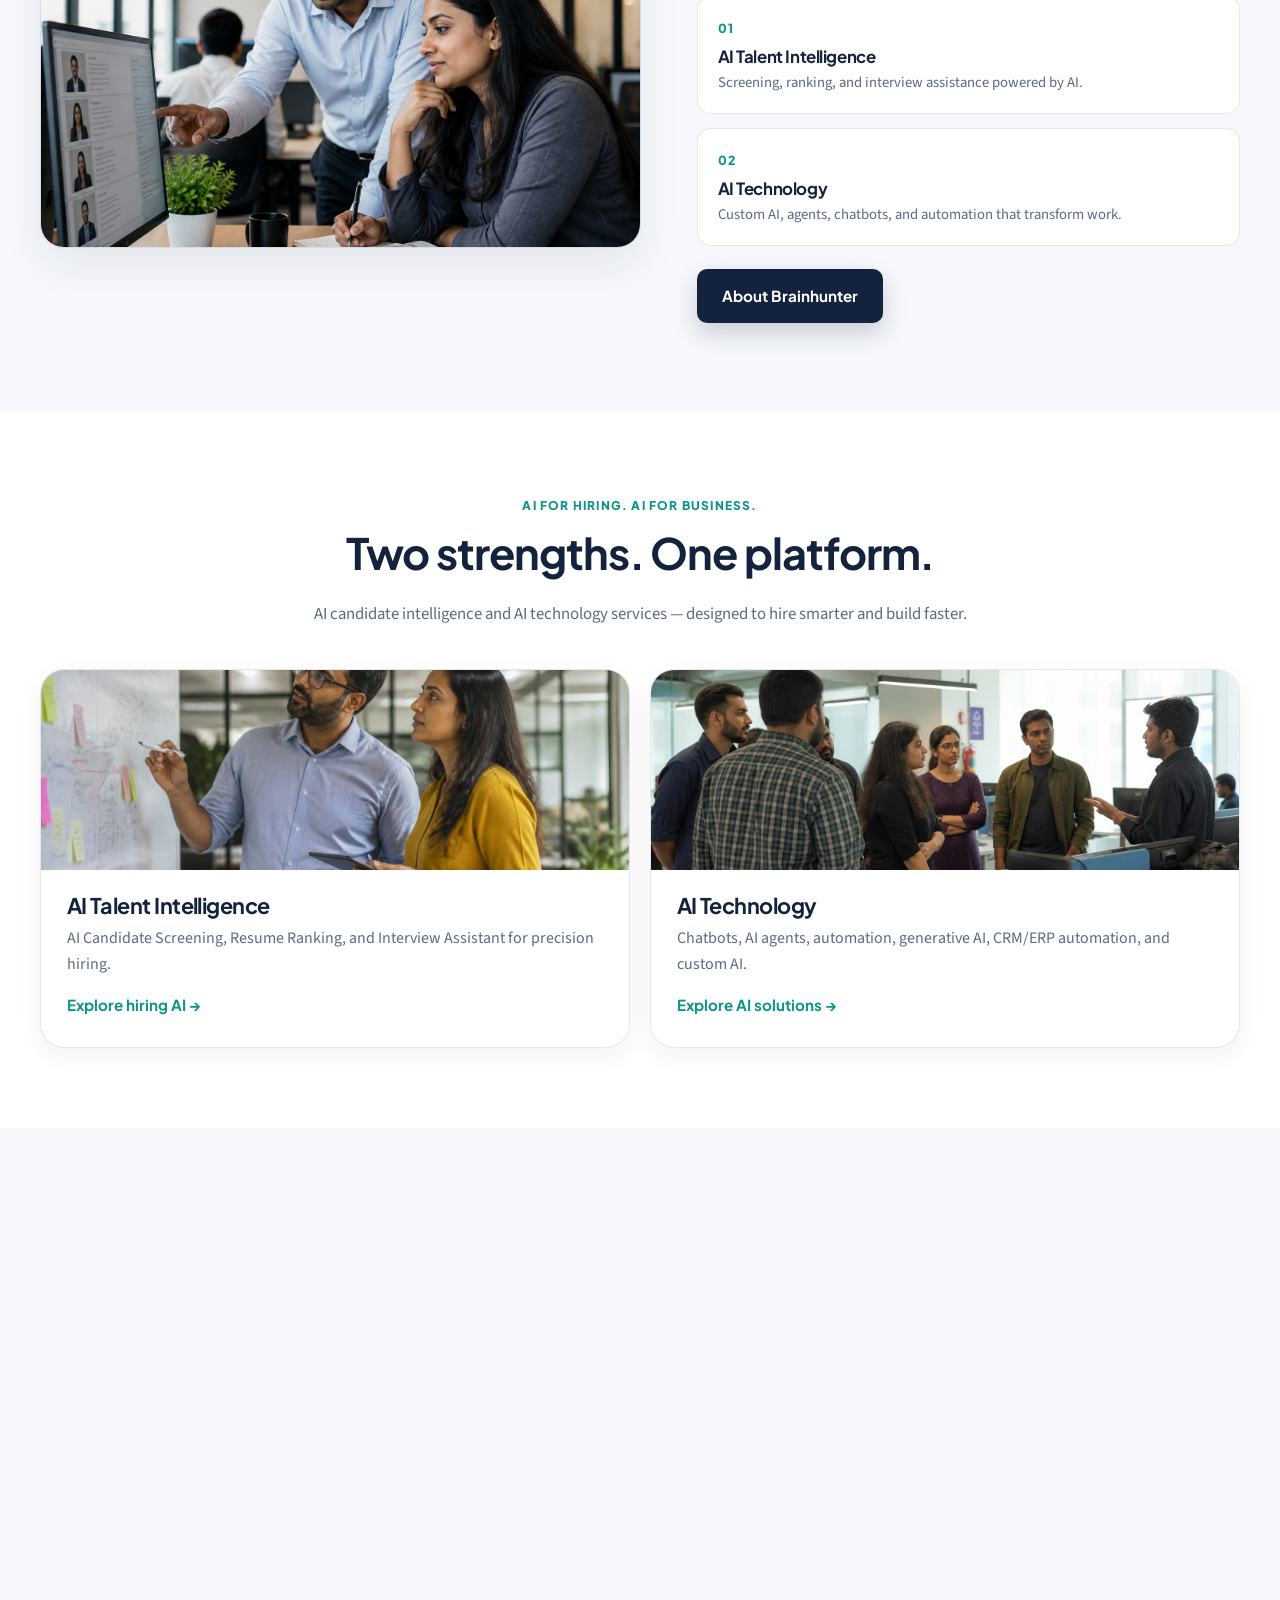
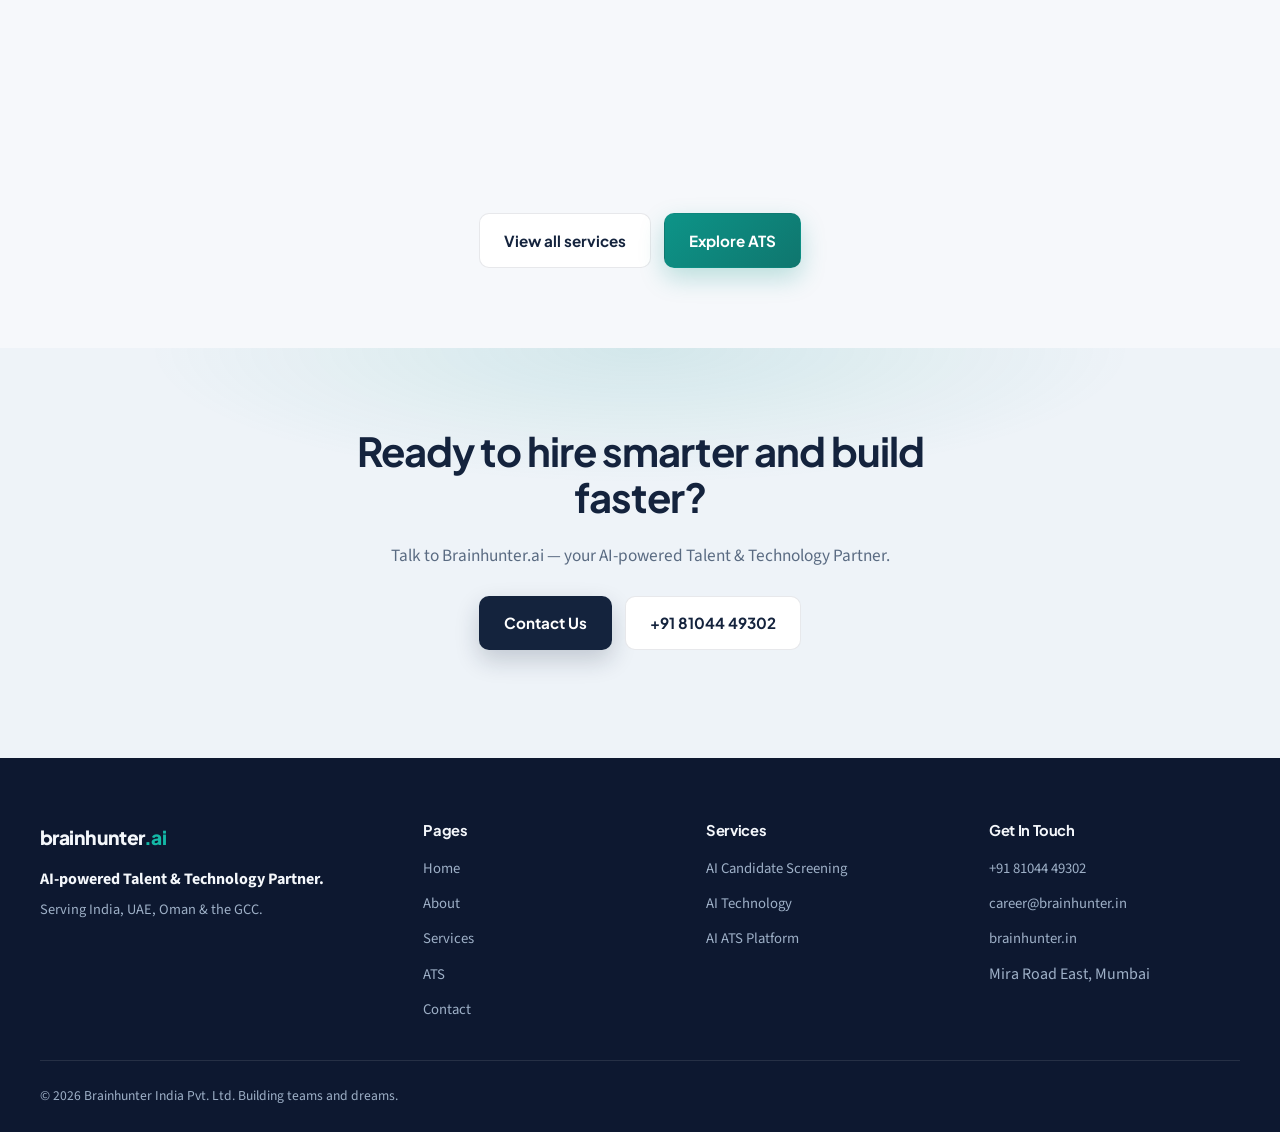
==== commit 43ea2a51: "Make site AI-focused with video hero and infra strip Replace traditional hiring offerings with AI se" ====
--- a/index.html
+++ b/index.html
@@ -3,8 +3,8 @@
 <head>
   <meta charset="UTF-8" />
   <meta name="viewport" content="width=device-width, initial-scale=1.0, viewport-fit=cover" />
-  <title>Brainhunter.ai — Hire Smarter. Build Faster. Powered by AI.</title>
-  <meta name="description" content="Brainhunter.ai helps businesses hire smarter and automate faster through AI-powered Talent Solutions and AI Technology Services." />
+  <title>Brainhunter.ai — AI-powered Talent & Technology Partner</title>
+  <meta name="description" content="Brainhunter.ai helps businesses hire smarter and automate faster with AI candidate intelligence and AI technology services." />
   <link rel="icon" href="assets/favicon.svg" type="image/svg+xml" />
   <link rel="preconnect" href="https://fonts.googleapis.com" />
   <link rel="preconnect" href="https://fonts.gstatic.com" crossorigin />
@@ -37,23 +37,6 @@
       <div class="hero-bg" aria-hidden="true">
         <div class="hero-bg-image"></div>
         <canvas id="heroAiCanvas" class="hero-ai-canvas"></canvas>
-        <svg class="hero-ai-svg" viewBox="0 0 1200 700" preserveAspectRatio="xMidYMid slice">
-          <g fill="none" stroke="rgba(13,148,136,0.22)" stroke-width="1.2">
-            <path d="M80 120 L220 180 L340 110 L480 200 L620 140 L760 210 L920 130 L1080 190" />
-            <path d="M120 420 L260 360 L400 440 L560 350 L720 430 L880 340 L1040 410" />
-            <path d="M200 250 L320 300 L450 240 L580 320 L710 260 L850 330 L980 270" />
-          </g>
-          <g fill="#0d9488">
-            <circle cx="220" cy="180" r="4" opacity="0.45"/><circle cx="480" cy="200" r="3.5" opacity="0.4"/>
-            <circle cx="760" cy="210" r="4" opacity="0.35"/><circle cx="400" cy="440" r="3.5" opacity="0.4"/>
-            <circle cx="720" cy="430" r="4" opacity="0.35"/><circle cx="580" cy="320" r="3.5" opacity="0.45"/>
-            <circle cx="850" cy="330" r="4" opacity="0.35"/><circle cx="320" cy="300" r="3" opacity="0.4"/>
-          </g>
-          <g fill="#2563eb" opacity="0.35">
-            <circle cx="340" cy="110" r="3"/><circle cx="620" cy="140" r="3"/><circle cx="560" cy="350" r="3"/>
-            <circle cx="980" cy="270" r="3"/><circle cx="260" cy="360" r="2.5"/>
-          </g>
-        </svg>
         <div class="hero-orbit"></div>
         <div class="hero-orbit hero-orbit-2"></div>
       </div>
@@ -66,12 +49,12 @@
             <span class="line">Build Faster.</span>
           </h1>
           <p class="hero-sub">
-            The AI Workforce Platform — 21+ years of recruitment expertise combined with AI
-            and enterprise technology to help businesses hire smarter and automate faster.
+            The AI Workforce Platform — AI candidate intelligence and enterprise AI technology
+            to help businesses hire smarter and automate faster.
           </p>
           <div class="hero-ctas">
             <button type="button" class="btn btn-primary btn-lg js-open-demo">Book a Demo</button>
-            <a class="btn btn-outline btn-lg" href="services.html">Explore Services</a>
+            <a class="btn btn-outline btn-lg" href="services.html">Explore AI Services</a>
           </div>
           <div class="hero-trust">
             <span><strong>21+</strong> years</span>
@@ -82,8 +65,21 @@
 
         <div class="hero-visual">
           <div class="hero-float-chip chip-b"><span>92%</span> AI Match Score</div>
-          <div class="hero-visual-frame">
-            <img src="assets/img-meeting-indian.png" alt="Indian professionals in a realistic office hiring meeting" width="960" height="600" />
+          <div class="hero-visual-frame hero-video-frame">
+            <div class="hero-video-chrome" aria-hidden="true">
+              <span></span><span></span><span></span>
+            </div>
+            <video
+              class="hero-video"
+              autoplay
+              muted
+              loop
+              playsinline
+              poster="assets/img-meeting-indian.png"
+              aria-label="Brainhunter AI platform demo video"
+            >
+              <source src="assets/hero-ai.mp4" type="video/mp4" />
+            </video>
           </div>
           <div class="hero-float-chip chip-a"><span>2×</span> Faster hiring cycles</div>
         </div>
@@ -92,14 +88,40 @@
 
     <div class="marquee-wrap" aria-hidden="true">
       <div class="marquee">
-        <span>AI Recruitment</span><span>Executive Search</span><span>Contract Staffing</span>
-        <span>AI Agents</span><span>Generative AI</span><span>CRM Automation</span>
-        <span>Workflow Automation</span><span>Custom AI Development</span>
-        <span>AI Recruitment</span><span>Executive Search</span><span>Contract Staffing</span>
-        <span>AI Agents</span><span>Generative AI</span><span>CRM Automation</span>
-        <span>Workflow Automation</span><span>Custom AI Development</span>
-      </div>
-    </div>
+        <span>AI Candidate Screening</span><span>AI Resume Ranking</span><span>AI Interview Assistant</span>
+        <span>AI Technology</span><span>Custom AI Development</span><span>Chatbots</span>
+        <span>AI Agents</span><span>Automation</span><span>Generative AI</span>
+        <span>CRM Automation</span><span>ERP Automation</span><span>Workflow Automation</span>
+        <span>AI Candidate Screening</span><span>AI Resume Ranking</span><span>AI Interview Assistant</span>
+        <span>AI Technology</span><span>Custom AI Development</span><span>Chatbots</span>
+        <span>AI Agents</span><span>Automation</span><span>Generative AI</span>
+        <span>CRM Automation</span><span>ERP Automation</span><span>Workflow Automation</span>
+      </div>
+    </div>
+
+    <section class="infra-strip" aria-label="Infrastructure partners">
+      <div class="container infra-inner">
+        <p class="infra-label">Powered by industry-leading infrastructure &amp; AI</p>
+        <div class="infra-viewport">
+          <div class="infra-track">
+            <div class="infra-logos">
+              <span class="infra-logo infra-aws"><i></i>AWS</span>
+              <span class="infra-logo infra-azure"><i></i>Microsoft Azure</span>
+              <span class="infra-logo infra-cf"><i></i>Cloudflare</span>
+              <span class="infra-logo infra-openai"><i></i>OpenAI</span>
+              <span class="infra-logo infra-anthropic"><i></i>Anthropic</span>
+            </div>
+            <div class="infra-logos" aria-hidden="true">
+              <span class="infra-logo infra-aws"><i></i>AWS</span>
+              <span class="infra-logo infra-azure"><i></i>Microsoft Azure</span>
+              <span class="infra-logo infra-cf"><i></i>Cloudflare</span>
+              <span class="infra-logo infra-openai"><i></i>OpenAI</span>
+              <span class="infra-logo infra-anthropic"><i></i>Anthropic</span>
+            </div>
+          </div>
+        </div>
+      </div>
+    </section>
 
     <section class="stats" aria-label="Key outcomes">
       <div class="container stats-grid">
@@ -113,20 +135,19 @@
     <section class="split alt">
       <div class="container split-grid">
         <div class="split-media reveal">
-          <img src="assets/img-talent-indian.png" alt="Indian recruitment team reviewing candidates in office" />
+          <img src="assets/img-talent-indian.png" alt="Team reviewing AI-powered talent insights" />
         </div>
         <div class="split-copy reveal">
           <p class="eyebrow">Beyond Recruitment. Beyond Software.</p>
           <h2>Where AI Meets Talent.</h2>
           <p>
             Brainhunter has spent over 21 years solving hiring challenges across India, UAE &amp; the GCC.
-            With <strong>Brainhunter.ai</strong>, we combine recruitment expertise with Artificial Intelligence
-            and enterprise technology to help businesses hire faster, automate operations, and accelerate digital transformation.
+            With <strong>Brainhunter.ai</strong>, we combine deep domain expertise with Artificial Intelligence
+            to help businesses hire faster, automate operations, and accelerate digital transformation.
           </p>
-          <p>This remains our core business — now amplified by AI.</p>
           <div class="pillars">
-            <div class="pillar"><span class="pillar-num">01</span><h3>21+ Years Recruitment</h3><p>Permanent hiring, executive search, contract staffing, and RPO.</p></div>
-            <div class="pillar"><span class="pillar-num">02</span><h3>AI &amp; Software Power</h3><p>Custom AI, agents, chatbots, and automation that transform work.</p></div>
+            <div class="pillar"><span class="pillar-num">01</span><h3>AI Talent Intelligence</h3><p>Screening, ranking, and interview assistance powered by AI.</p></div>
+            <div class="pillar"><span class="pillar-num">02</span><h3>AI Technology</h3><p>Custom AI, agents, chatbots, and automation that transform work.</p></div>
           </div>
           <p style="margin-top:1.4rem"><a class="btn btn-primary" href="about.html">About Brainhunter</a></p>
         </div>
@@ -138,22 +159,22 @@
         <div class="section-head reveal">
           <p class="eyebrow">AI for Hiring. AI for Business.</p>
           <h2>Two strengths. One platform.</h2>
-          <p class="section-sub">Talent Solutions and Technology Services — designed to hire smarter and build faster.</p>
+          <p class="section-sub">AI candidate intelligence and AI technology services — designed to hire smarter and build faster.</p>
         </div>
         <div class="solution-cards">
           <a class="solution-card reveal" href="services.html#talent">
-            <img src="assets/img-strategy-indian.png" alt="Indian founders planning talent strategy" />
+            <img src="assets/img-strategy-indian.png" alt="Leaders planning AI hiring strategy" />
             <div class="solution-body">
-              <h3>AI Recruitment</h3>
-              <p>Permanent hiring, executive search, contract staffing, RPO, and AI candidate intelligence.</p>
-              <span class="link-arrow">Explore talent solutions</span>
+              <h3>AI Talent Intelligence</h3>
+              <p>AI Candidate Screening, Resume Ranking, and Interview Assistant for precision hiring.</p>
+              <span class="link-arrow">Explore hiring AI</span>
             </div>
           </a>
           <a class="solution-card reveal" href="services.html#technology">
-            <img src="assets/img-standup-indian.png" alt="Indian tech team in a standup meeting" />
+            <img src="assets/img-standup-indian.png" alt="Tech team building AI solutions" />
             <div class="solution-body">
               <h3>AI Technology</h3>
-              <p>Chatbots, AI agents &amp; automation, generative AI, CRM/ERP automation, and custom AI.</p>
+              <p>Chatbots, AI agents, automation, generative AI, CRM/ERP automation, and custom AI.</p>
               <span class="link-arrow">Explore AI solutions</span>
             </div>
           </a>
@@ -161,22 +182,26 @@
       </div>
     </section>
 
-    <section class="offerings soft" id="talent">
+    <section class="offerings soft" id="ai-services">
       <div class="container">
         <div class="section-head reveal">
-          <p class="eyebrow">Core Business</p>
-          <h2>This remains our core business.</h2>
-          <p class="section-sub">Recruitment offerings elevated by AI candidate intelligence.</p>
+          <p class="eyebrow">AI Services</p>
+          <h2>Everything is AI-focused.</h2>
+          <p class="section-sub">From candidate intelligence to enterprise automation — built for modern teams.</p>
         </div>
         <div class="offer-grid">
-          <article class="offer reveal"><h3>Permanent Hiring</h3><p>Full-time talent acquisition with AI-assisted shortlisting.</p></article>
-          <article class="offer reveal"><h3>Contract Staffing</h3><p>Flexible contract talent for projects and peak demand.</p></article>
-          <article class="offer reveal"><h3>Executive Search</h3><p>Confidential leadership search with deep market insight.</p></article>
-          <article class="offer reveal"><h3>Recruitment Process Outsourcing</h3><p>End-to-end RPO as an extension of your TA team.</p></article>
-          <article class="offer reveal"><h3>AI Talent Mapping</h3><p>Map markets, skills, and talent pools with AI.</p></article>
-          <article class="offer reveal"><h3>AI Candidate Ranking</h3><p>Prioritize candidates by skills, fit, and role needs.</p></article>
-          <article class="offer reveal"><h3>AI Resume Parsing</h3><p>Extract structured candidate data at scale.</p></article>
-          <article class="offer reveal"><h3>AI Skill Assessment</h3><p>Objective, role-specific skill evaluation.</p></article>
+          <article class="offer reveal"><h3>AI Candidate Screening</h3><p>Screen applicants against role criteria and surface the strongest fits first.</p></article>
+          <article class="offer reveal"><h3>AI Resume Ranking</h3><p>Rank resumes by skills, experience, and job fit with transparent AI scoring.</p></article>
+          <article class="offer reveal"><h3>AI Interview Assistant</h3><p>Guide structured interviews and capture consistent hiring insights.</p></article>
+          <article class="offer reveal"><h3>AI Technology</h3><p>End-to-end AI technology that modernizes products and operations.</p></article>
+          <article class="offer reveal"><h3>Custom AI Development</h3><p>Bespoke AI models and platforms tailored to your business goals.</p></article>
+          <article class="offer reveal"><h3>Chatbots</h3><p>Intelligent chatbots for customers, employees, and candidates.</p></article>
+          <article class="offer reveal"><h3>AI Agents</h3><p>Autonomous agents that handle tasks and multi-step work.</p></article>
+          <article class="offer reveal"><h3>Automation</h3><p>Intelligent automation that removes repetitive operational work.</p></article>
+          <article class="offer reveal"><h3>Generative AI</h3><p>Content, insights, and copilots powered by generative AI.</p></article>
+          <article class="offer reveal"><h3>CRM Automation</h3><p>Automate lead handling, follow-ups, and CRM workflows.</p></article>
+          <article class="offer reveal"><h3>ERP Automation</h3><p>Connect and automate ERP processes with greater accuracy.</p></article>
+          <article class="offer reveal"><h3>Workflow Automation</h3><p>Orchestrate multi-step workflows across tools and teams.</p></article>
         </div>
         <div class="section-cta reveal">
           <a class="btn btn-outline" href="services.html">View all services</a>
@@ -201,11 +226,11 @@
     <div class="container footer-grid">
       <div class="footer-brand">
         <a class="logo" href="index.html"><span class="logo-name">brainhunter<span class="logo-dot">.ai</span></span></a>
-        <p class="footer-tag">Hire Smarter. Build Faster. Powered by AI.</p>
-        <p class="footer-desc">AI-powered Talent &amp; Technology Partner. Serving India, UAE, Oman &amp; GCC.</p>
+        <p class="footer-tag">AI-powered Talent &amp; Technology Partner.</p>
+        <p class="footer-desc">Serving India, UAE, Oman &amp; the GCC.</p>
       </div>
       <div><h4>Pages</h4><ul><li><a href="index.html">Home</a></li><li><a href="about.html">About</a></li><li><a href="services.html">Services</a></li><li><a href="ats.html">ATS</a></li><li><a href="contact.html">Contact</a></li></ul></div>
-      <div><h4>Services</h4><ul><li><a href="services.html#talent">Permanent Hiring</a></li><li><a href="services.html#technology">AI Solutions</a></li><li><a href="ats.html">AI ATS Platform</a></li></ul></div>
+      <div><h4>Services</h4><ul><li><a href="services.html#talent">AI Candidate Screening</a></li><li><a href="services.html#technology">AI Technology</a></li><li><a href="ats.html">AI ATS Platform</a></li></ul></div>
       <div><h4>Get In Touch</h4><ul><li><a href="tel:+918104449302">+91 81044 49302</a></li><li><a href="mailto:career@brainhunter.in">career@brainhunter.in</a></li><li><a href="https://www.brainhunter.in/" target="_blank" rel="noopener">brainhunter.in</a></li><li>Mira Road East, Mumbai</li></ul></div>
     </div>
     <div class="container footer-bottom"><p>© <span id="year"></span> Brainhunter India Pvt. Ltd. Building teams and dreams.</p></div>
--- a/css/styles.css
+++ b/css/styles.css
@@ -385,11 +385,42 @@
   animation: floatSoft 5.5s ease-in-out infinite;
 }
 
-.hero-visual-frame img {
+.hero-visual-frame img,
+.hero-video {
   width: 100%;
   aspect-ratio: 16 / 10;
   object-fit: cover;
   object-position: center;
+  display: block;
+}
+
+.hero-video-frame {
+  background: #0b1220;
+}
+
+.hero-video-chrome {
+  display: flex;
+  align-items: center;
+  gap: 0.4rem;
+  padding: 0.7rem 0.85rem;
+  background: linear-gradient(180deg, #f7f9fc 0%, #eef2f7 100%);
+  border-bottom: 1px solid var(--line);
+}
+
+.hero-video-chrome span {
+  width: 9px;
+  height: 9px;
+  border-radius: 50%;
+  background: #d1d9e6;
+}
+
+.hero-video-chrome span:nth-child(1) { background: #ff5f57; }
+.hero-video-chrome span:nth-child(2) { background: #febc2e; }
+.hero-video-chrome span:nth-child(3) { background: #28c840; }
+
+.hero-video-frame .hero-video {
+  aspect-ratio: 16 / 9.2;
+  background: #0b1220;
 }
 
 .hero-float-chip {
@@ -757,6 +788,93 @@
 @keyframes marquee {
   from { transform: translateX(0); }
   to { transform: translateX(-50%); }
+}
+
+/* Infrastructure & AI logo strip */
+.infra-strip {
+  padding: 1.75rem 0 2.25rem;
+  background: var(--bg);
+  border-bottom: 1px solid var(--line);
+}
+
+.infra-inner {
+  display: grid;
+  gap: 1rem;
+  text-align: center;
+}
+
+.infra-label {
+  margin: 0;
+  font-family: var(--font-display);
+  font-size: 0.78rem;
+  font-weight: 800;
+  letter-spacing: 0.12em;
+  text-transform: uppercase;
+  color: var(--muted);
+}
+
+.infra-viewport {
+  overflow: hidden;
+  mask-image: linear-gradient(90deg, transparent, #000 8%, #000 92%, transparent);
+  -webkit-mask-image: linear-gradient(90deg, transparent, #000 8%, #000 92%, transparent);
+}
+
+.infra-track {
+  display: flex;
+  width: max-content;
+  animation: infraSlide 28s linear infinite;
+}
+
+.infra-logos {
+  display: flex;
+  align-items: center;
+  gap: clamp(2rem, 5vw, 3.5rem);
+  padding-inline: clamp(1rem, 2.5vw, 1.75rem);
+}
+
+.infra-logo {
+  display: inline-flex;
+  align-items: center;
+  gap: 0.55rem;
+  font-family: var(--font-display);
+  font-weight: 800;
+  font-size: 1.05rem;
+  color: var(--navy);
+  opacity: 0.78;
+  white-space: nowrap;
+}
+
+.infra-logo i {
+  display: inline-block;
+  width: 1.15rem;
+  height: 1.15rem;
+  border-radius: 4px;
+  background: var(--navy);
+}
+
+.infra-aws i { background: #ff9900; border-radius: 3px; }
+.infra-azure i {
+  background: linear-gradient(135deg, #0078d4 0%, #50e6ff 100%);
+  clip-path: polygon(50% 0%, 100% 100%, 0% 100%);
+  border-radius: 0;
+}
+.infra-cf i { background: #f38020; border-radius: 50%; }
+.infra-openai i {
+  background: conic-gradient(from 90deg, #10a37f, #0d8f6e, #10a37f);
+  border-radius: 50%;
+}
+.infra-anthropic i { background: #1a1a1a; border-radius: 3px; }
+
+@keyframes infraSlide {
+  from { transform: translateX(0); }
+  to { transform: translateX(-50%); }
+}
+
+@media (prefers-reduced-motion: reduce) {
+  .infra-track { animation: none; }
+  .infra-viewport { mask-image: none; -webkit-mask-image: none; }
+  .infra-track { width: 100%; justify-content: center; }
+  .infra-logos:last-child { display: none; }
 }
 
 /* Showcase */
@@ -1447,7 +1565,8 @@
   }
 
   .hero-float-chip { display: none; }
-  .hero-visual-frame img { aspect-ratio: 16 / 11; }
+  .hero-visual-frame img,
+  .hero-video { aspect-ratio: 16 / 11; }
 
   .stats { padding: 0.5rem 0 3rem; }
   .stats-grid,
@@ -1503,7 +1622,7 @@
 @media (prefers-reduced-motion: reduce) {
   html { scroll-behavior: auto; }
   .reveal, .btn, .stat, .offer, .solution-card, .marquee, .whatsapp-float,
-  .hero-orbit, .hero-visual-frame, .hero-float-chip {
+  .hero-orbit, .hero-visual-frame, .hero-float-chip, .infra-track {
     transition: none !important;
     animation: none !important;
   }
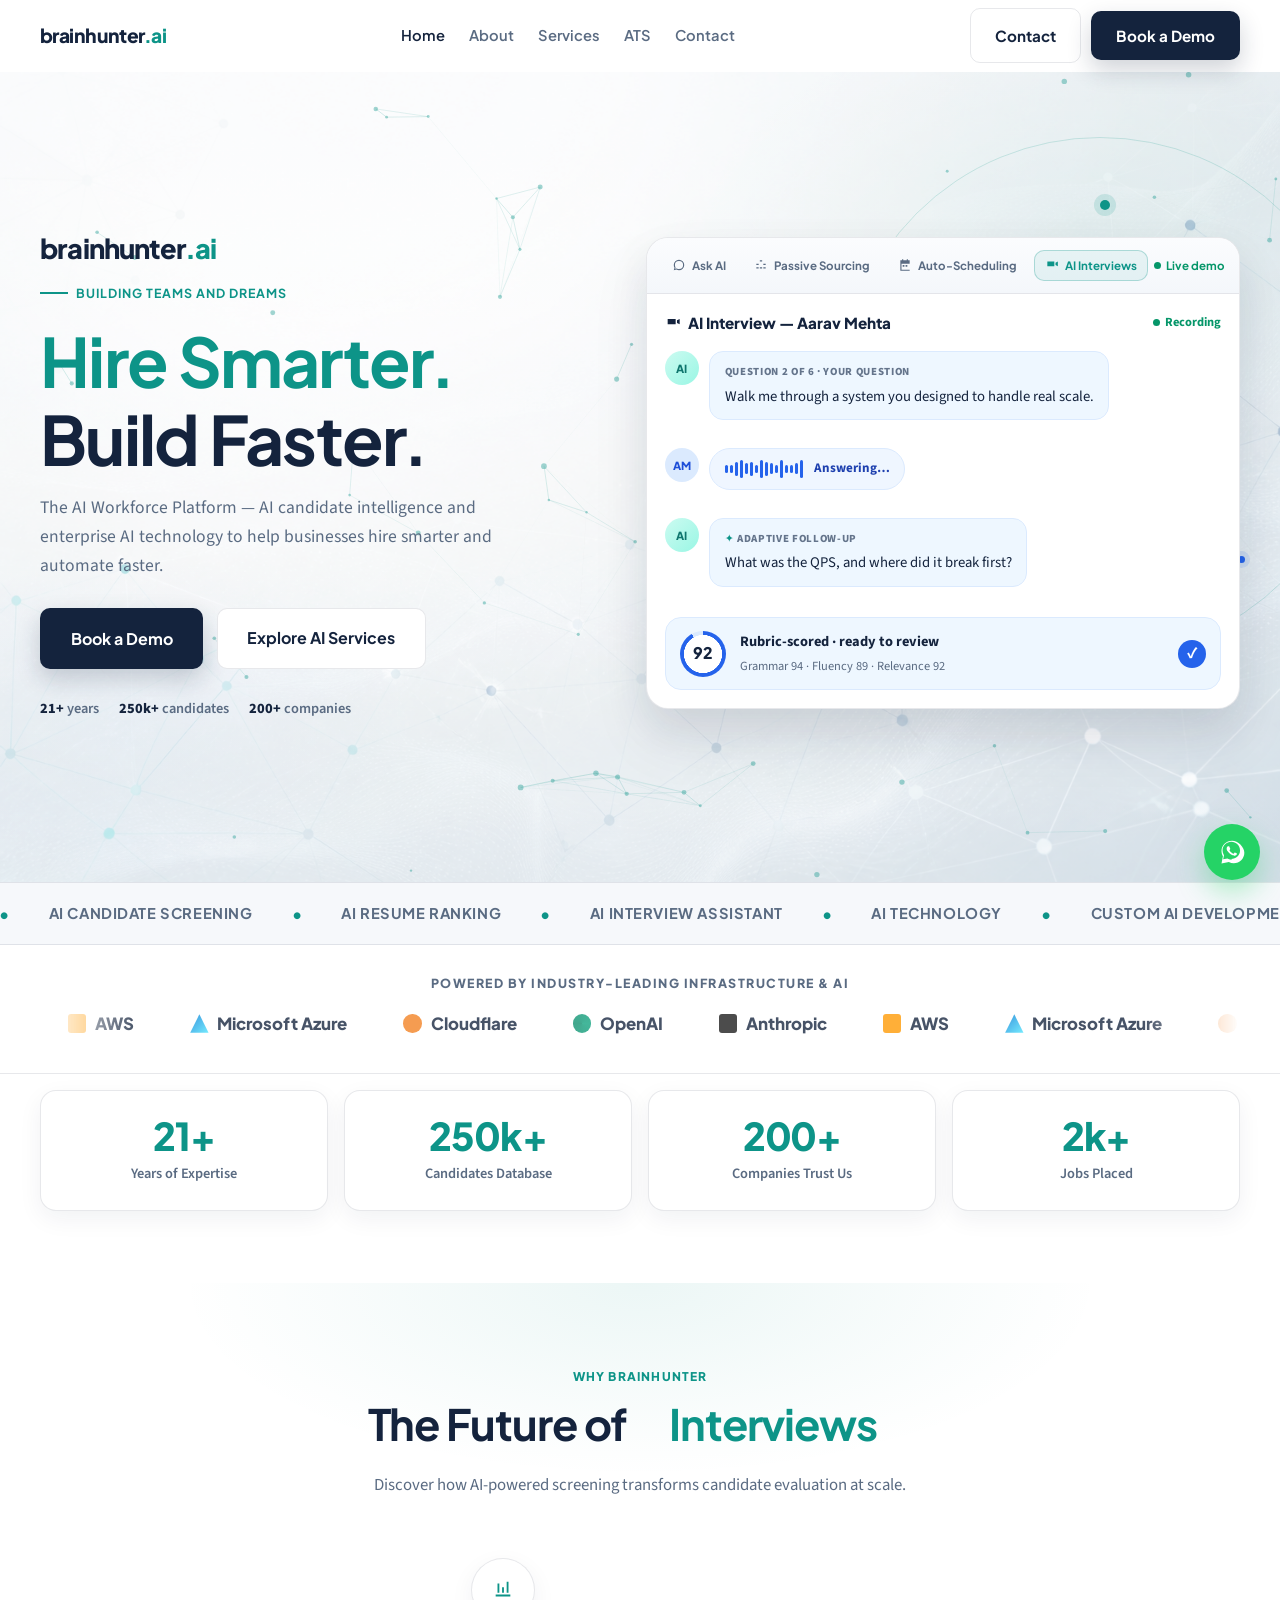
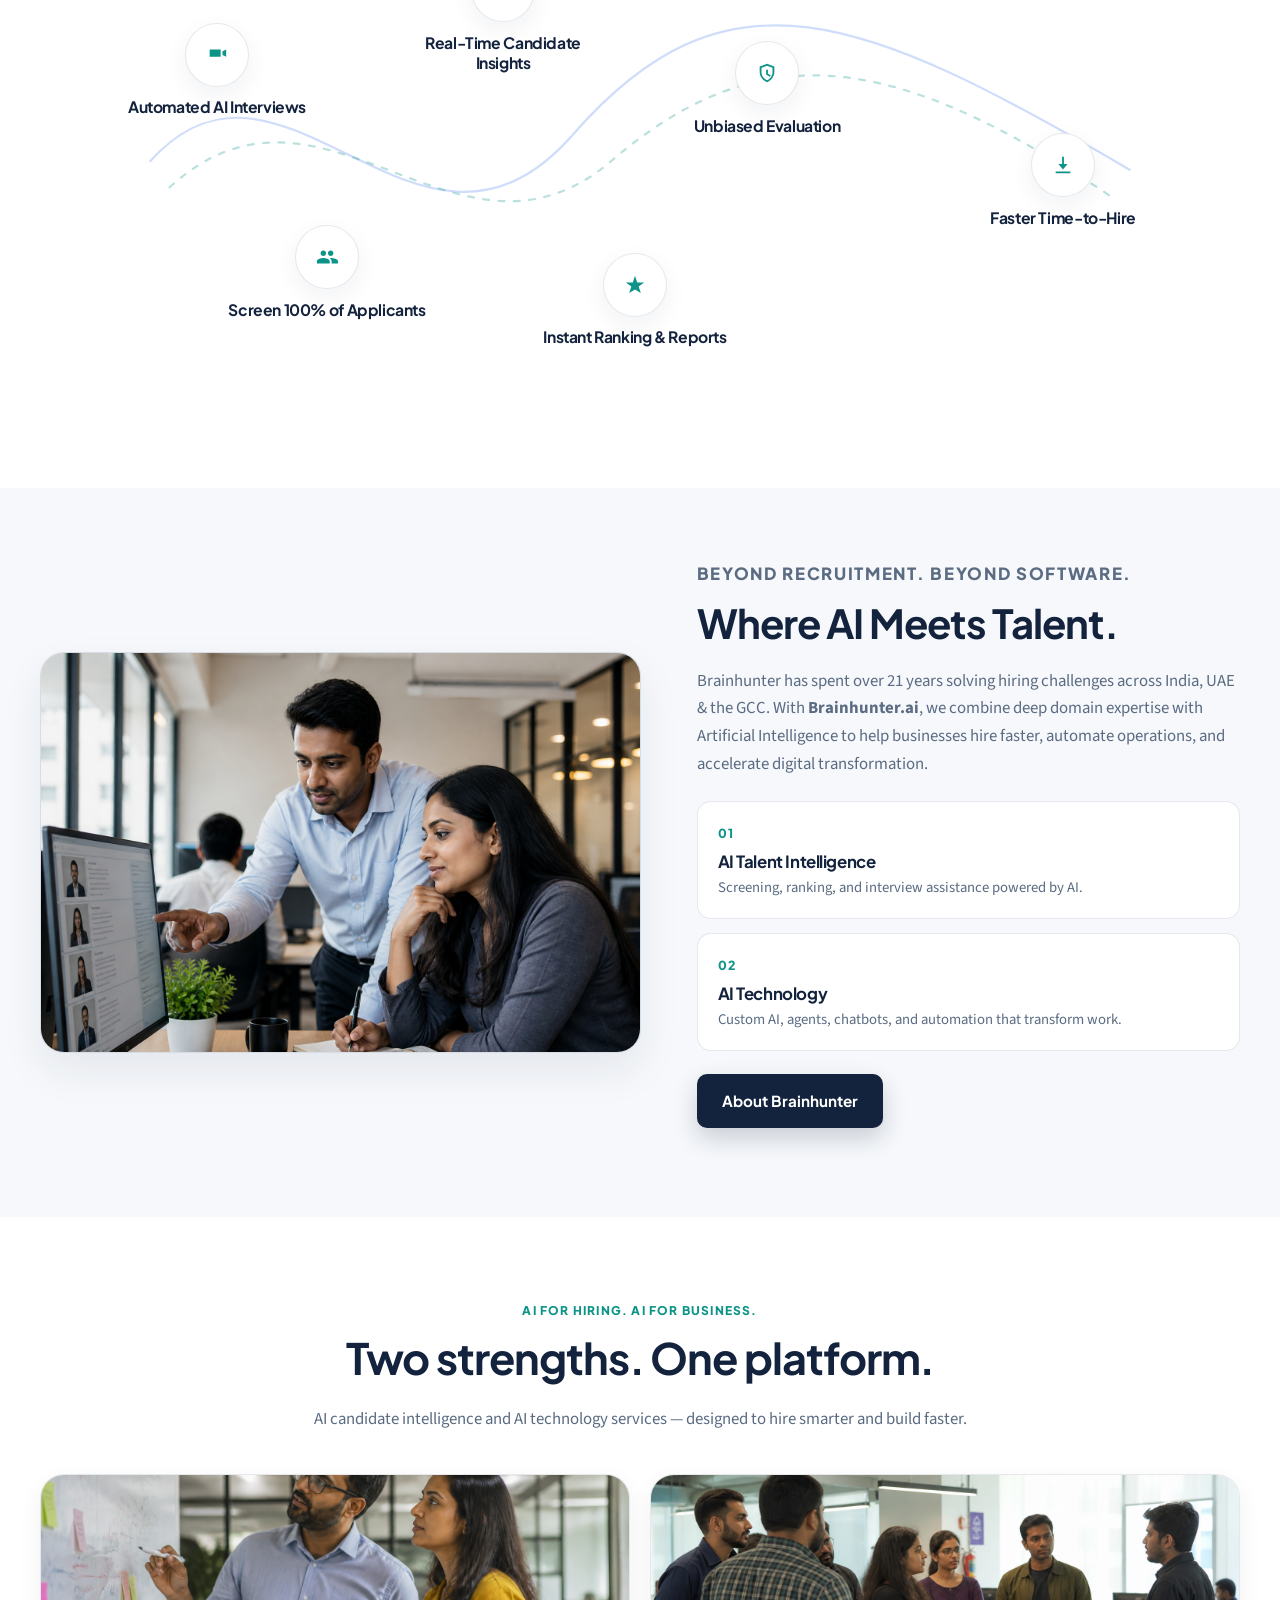
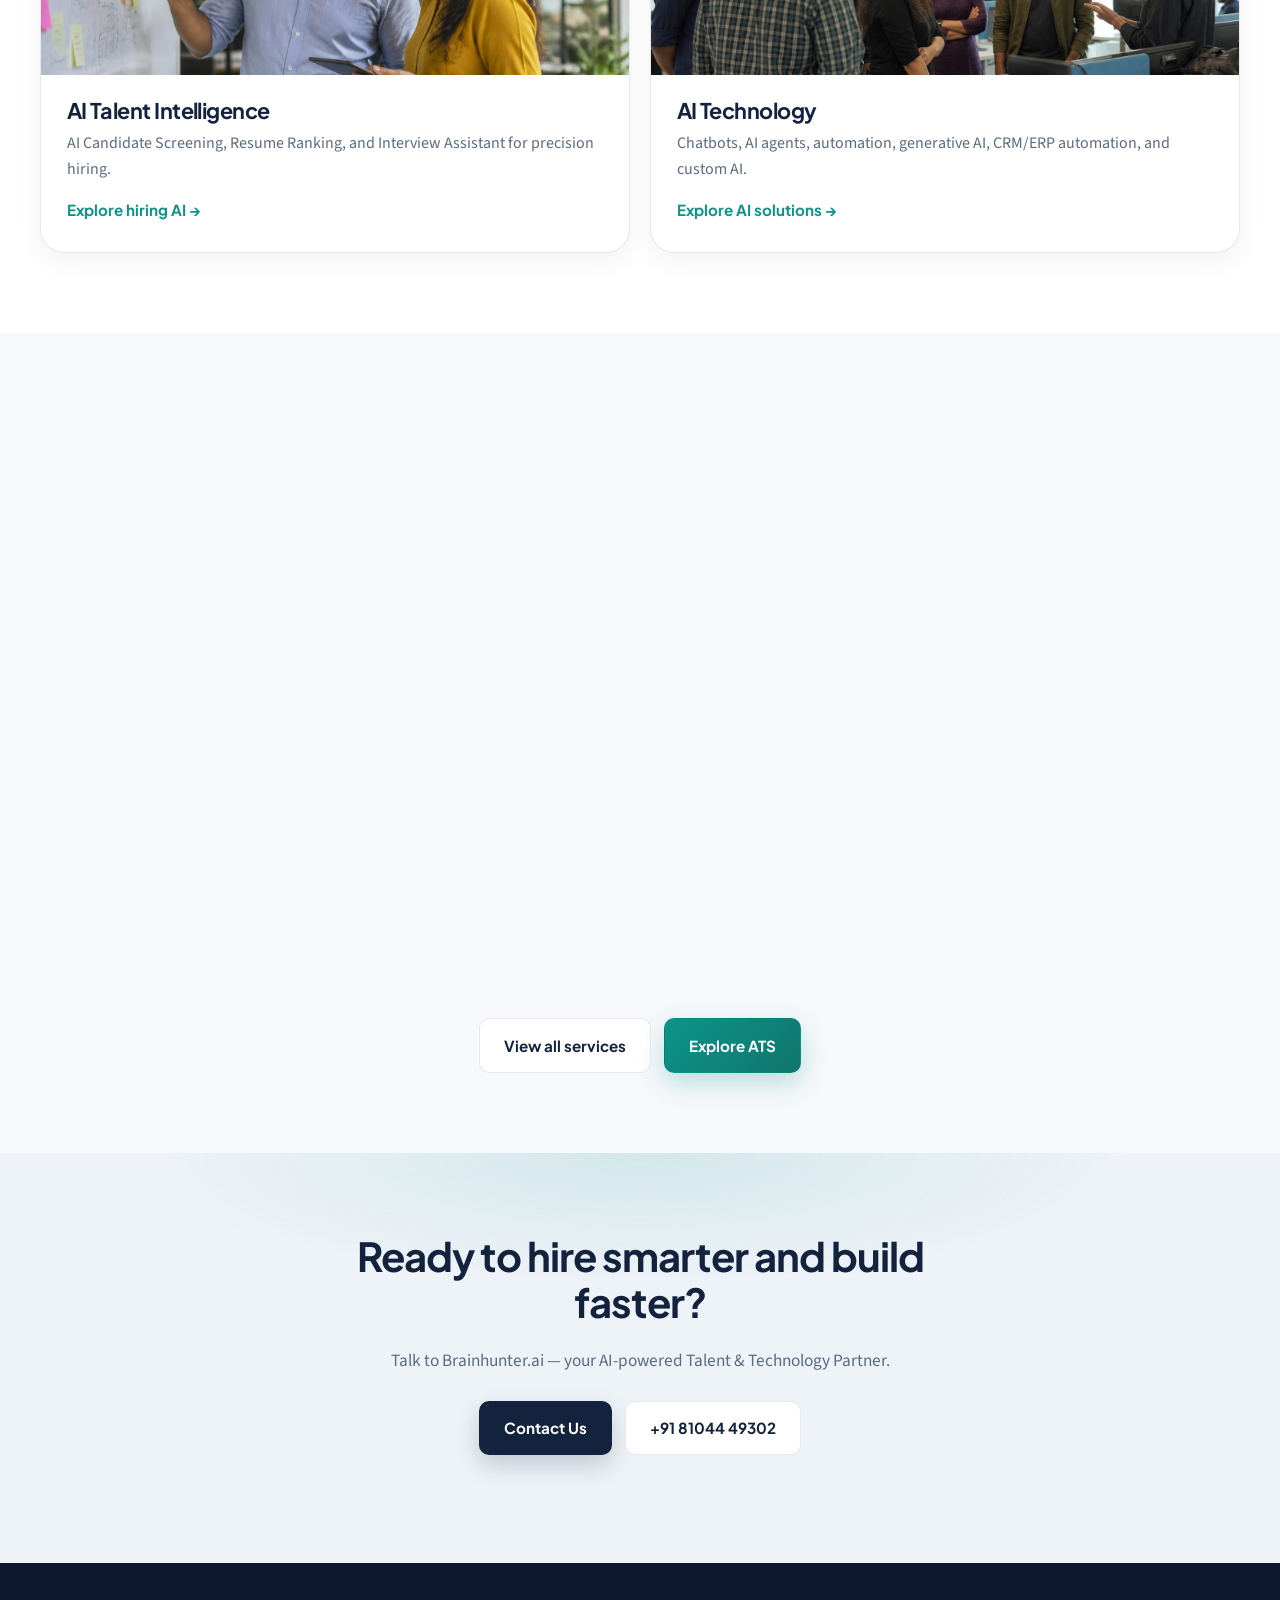
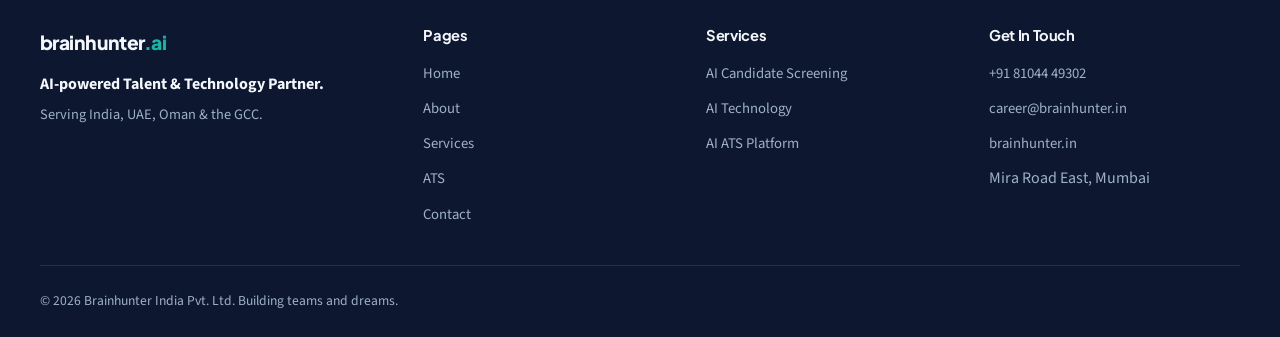
==== commit cf990ecf: "Add animated AI interview hero demo and Future of Screening Replace the static hero video with a Hir" ====
--- a/index.html
+++ b/index.html
@@ -64,24 +64,100 @@
         </div>
 
         <div class="hero-visual">
-          <div class="hero-float-chip chip-b"><span>92%</span> AI Match Score</div>
-          <div class="hero-visual-frame hero-video-frame">
-            <div class="hero-video-chrome" aria-hidden="true">
-              <span></span><span></span><span></span>
-            </div>
-            <video
-              class="hero-video"
-              autoplay
-              muted
-              loop
-              playsinline
-              poster="assets/img-meeting-indian.png"
-              aria-label="Brainhunter AI platform demo video"
-            >
-              <source src="assets/hero-ai.mp4" type="video/mp4" />
-            </video>
+          <div class="hero-demo" id="heroDemo" aria-label="Live AI interview screening demo">
+            <div class="hero-demo-tabs" role="tablist" aria-label="Demo modes">
+              <button type="button" class="hero-demo-tab" data-demo-tab="ask" aria-selected="false">
+                <svg viewBox="0 0 24 24" width="14" height="14" aria-hidden="true"><path fill="currentColor" d="M12 3a9 9 0 0 0-9 9c0 1.7.5 3.3 1.3 4.7L3 21l4.5-1.2A8.9 8.9 0 0 0 12 21a9 9 0 0 0 0-18zm0 2a7 7 0 1 1 0 14c-1.3 0-2.5-.3-3.6-.9l-.4-.2-2.6.7.7-2.5-.2-.4A6.9 6.9 0 0 1 5 12a7 7 0 0 1 7-7z"/></svg>
+                Ask AI
+              </button>
+              <button type="button" class="hero-demo-tab" data-demo-tab="source" aria-selected="false">
+                <svg viewBox="0 0 24 24" width="14" height="14" aria-hidden="true"><path fill="currentColor" d="M10 4h4v2h-4V4zm-6 6h4v2H4v-2zm12 0h4v2h-4v-2zM10 16h4v2h-4v-2zM4 16h4v2H4v-2zm12 0h4v2h-4v-2z"/></svg>
+                Passive Sourcing
+              </button>
+              <button type="button" class="hero-demo-tab" data-demo-tab="schedule" aria-selected="false">
+                <svg viewBox="0 0 24 24" width="14" height="14" aria-hidden="true"><path fill="currentColor" d="M7 2h2v2h6V2h2v2h3v18H4V4h3V2zm13 8H6v10h14V10zM8 12h3v3H8v-3zm5 0h3v3h-3v-3z"/></svg>
+                Auto-Scheduling
+              </button>
+              <button type="button" class="hero-demo-tab is-active" data-demo-tab="interview" aria-selected="true">
+                <svg viewBox="0 0 24 24" width="14" height="14" aria-hidden="true"><path fill="currentColor" d="M4 6h12v8H4V6zm14 2 4-2v8l-4-2V8z"/></svg>
+                AI Interviews
+              </button>
+              <span class="hero-demo-live"><i></i> Live demo</span>
+            </div>
+
+            <div class="hero-demo-panel is-active" data-demo-panel="interview">
+              <div class="demo-interview-head">
+                <div class="demo-interview-title">
+                  <svg viewBox="0 0 24 24" width="16" height="16" aria-hidden="true"><path fill="currentColor" d="M4 6h12v8H4V6zm14 2 4-2v8l-4-2V8z"/></svg>
+                  <span>AI Interview — Aarav Mehta</span>
+                </div>
+                <span class="demo-recording"><i></i> Recording</span>
+              </div>
+
+              <div class="demo-chat">
+                <div class="demo-msg demo-msg-ai demo-step" data-step="1">
+                  <div class="demo-avatar demo-avatar-ai" aria-hidden="true">AI</div>
+                  <div class="demo-bubble">
+                    <p class="demo-meta">Question 2 of 6 · Your question</p>
+                    <p>Walk me through a system you designed to handle real scale.</p>
+                  </div>
+                </div>
+
+                <div class="demo-msg demo-msg-user demo-step" data-step="2">
+                  <div class="demo-avatar" aria-hidden="true">AM</div>
+                  <div class="demo-answer">
+                    <div class="demo-wave" aria-hidden="true">
+                      <i></i><i></i><i></i><i></i><i></i><i></i><i></i><i></i><i></i><i></i><i></i><i></i><i></i><i></i><i></i><i></i>
+                    </div>
+                    <span class="demo-answering">Answering…</span>
+                  </div>
+                </div>
+
+                <div class="demo-msg demo-msg-ai demo-step" data-step="3">
+                  <div class="demo-avatar demo-avatar-ai" aria-hidden="true">AI</div>
+                  <div class="demo-bubble demo-followup">
+                    <p class="demo-meta demo-meta-spark">Adaptive follow-up</p>
+                    <p>What was the QPS, and where did it break first?</p>
+                  </div>
+                </div>
+              </div>
+
+              <div class="demo-scorebar demo-step" data-step="4">
+                <div class="demo-score-ring" aria-hidden="true"><span>92</span></div>
+                <div class="demo-score-copy">
+                  <strong>Rubric-scored · ready to review</strong>
+                  <span>Grammar 94 · Fluency 89 · Relevance 92</span>
+                </div>
+                <div class="demo-score-check" aria-hidden="true">✓</div>
+              </div>
+            </div>
+
+            <div class="hero-demo-panel" data-demo-panel="ask" hidden>
+              <div class="demo-ask">
+                <div class="demo-ask-bubble">Hi! I’m Brainhunter AI. What role are you sourcing for today?</div>
+                <div class="demo-ask-user">Senior Backend Engineer — remote. Find passive candidates.</div>
+                <div class="demo-ask-status"><i></i> Scanning talent sources…</div>
+                <div class="demo-ask-result">Done — 47 qualified candidates in 58s. Top match scored <strong>96%</strong>.</div>
+              </div>
+            </div>
+
+            <div class="hero-demo-panel" data-demo-panel="source" hidden>
+              <div class="demo-source-list">
+                <div class="demo-source-card"><span class="demo-source-score">96%</span><div><strong>Aarav Mehta</strong><small>Senior Backend · Stripe</small></div></div>
+                <div class="demo-source-card"><span class="demo-source-score">94%</span><div><strong>Priya Nair</strong><small>Staff Engineer · Razorpay</small></div></div>
+                <div class="demo-source-card"><span class="demo-source-score">91%</span><div><strong>Kabir Shah</strong><small>Backend Lead · Freshworks</small></div></div>
+              </div>
+            </div>
+
+            <div class="hero-demo-panel" data-demo-panel="schedule" hidden>
+              <div class="demo-schedule">
+                <p class="demo-schedule-title">Interview slots auto-booked</p>
+                <div class="demo-slot is-booked">Tue 11:00 AM · Aarav Mehta</div>
+                <div class="demo-slot">Wed 3:30 PM · Priya Nair</div>
+                <div class="demo-slot">Thu 10:00 AM · Kabir Shah</div>
+              </div>
+            </div>
           </div>
-          <div class="hero-float-chip chip-a"><span>2×</span> Faster hiring cycles</div>
         </div>
       </div>
     </section>
@@ -129,6 +205,60 @@
         <div class="stat reveal"><div class="stat-value">250k+</div><div class="stat-label">Candidates Database</div></div>
         <div class="stat reveal"><div class="stat-value">200+</div><div class="stat-label">Companies Trust Us</div></div>
         <div class="stat reveal"><div class="stat-value">2k+</div><div class="stat-label">Jobs Placed</div></div>
+      </div>
+    </section>
+
+    <section class="future-screening" id="future-screening">
+      <div class="container">
+        <div class="section-head future-screening-head reveal">
+          <p class="eyebrow">Why Brainhunter</p>
+          <h2>The Future of <span class="future-word" id="futureWord">Screening</span></h2>
+          <p class="section-sub">Discover how AI-powered screening transforms candidate evaluation at scale.</p>
+        </div>
+
+        <div class="future-map reveal" aria-label="Future of screening capabilities">
+          <svg class="future-wave" viewBox="0 0 1100 420" preserveAspectRatio="none" aria-hidden="true">
+            <path d="M40 210 C 180 40, 320 380, 480 180 S 780 40, 1060 220" />
+            <path class="future-wave-2" d="M60 240 C 220 80, 360 360, 520 210 S 820 90, 1040 250" />
+          </svg>
+
+          <article class="future-node future-node-1">
+            <span class="future-icon" aria-hidden="true">
+              <svg viewBox="0 0 24 24" width="22" height="22"><path fill="currentColor" d="M4 6h12v8H4V6zm14 2 4-2v8l-4-2V8z"/></svg>
+            </span>
+            <h3>Automated AI Interviews</h3>
+          </article>
+          <article class="future-node future-node-2">
+            <span class="future-icon" aria-hidden="true">
+              <svg viewBox="0 0 24 24" width="22" height="22"><path fill="currentColor" d="M4 19h16v-2H4v2zm2-4h2V5H6v10zm5 0h2V9h-2v6zm5 0h2V3h-2v12z"/></svg>
+            </span>
+            <h3>Real-Time Candidate Insights</h3>
+          </article>
+          <article class="future-node future-node-3">
+            <span class="future-icon" aria-hidden="true">
+              <svg viewBox="0 0 24 24" width="22" height="22"><path fill="currentColor" d="M12 2 4 5v6c0 5 3.4 9.4 8 11 4.6-1.6 8-6 8-11V5l-8-3zm0 2.2 6 2.2v4.7c0 3.8-2.5 7.2-6 8.7-3.5-1.5-6-4.9-6-8.7V6.4l6-2.2zm-1 4.3v5l4.2 2.5.9-1.5-3.1-1.8V8.5H11z"/></svg>
+            </span>
+            <h3>Unbiased Evaluation</h3>
+          </article>
+          <article class="future-node future-node-4">
+            <span class="future-icon" aria-hidden="true">
+              <svg viewBox="0 0 24 24" width="22" height="22"><path fill="currentColor" d="M16 11c1.7 0 3-1.3 3-3s-1.3-3-3-3-3 1.3-3 3 1.3 3 3 3zM8 11c1.7 0 3-1.3 3-3S9.7 5 8 5 5 6.3 5 8s1.3 3 3 3zm0 2c-2.3 0-7 1.2-7 3.5V19h14v-2.5C15 14.2 10.3 13 8 13zm8 0c-.3 0-.7 0-1 .1 1.2.9 2 2.1 2 3.4V19h7v-2.5c0-2.3-4.7-3.5-8-3.5z"/></svg>
+            </span>
+            <h3>Screen 100% of Applicants</h3>
+          </article>
+          <article class="future-node future-node-5">
+            <span class="future-icon" aria-hidden="true">
+              <svg viewBox="0 0 24 24" width="22" height="22"><path fill="currentColor" d="m12 2 2.4 7.2H22l-6 4.4 2.3 7.1L12 16.8 5.7 20.7 8 13.6 2 9.2h7.6L12 2z"/></svg>
+            </span>
+            <h3>Instant Ranking &amp; Reports</h3>
+          </article>
+          <article class="future-node future-node-6">
+            <span class="future-icon" aria-hidden="true">
+              <svg viewBox="0 0 24 24" width="22" height="22"><path fill="currentColor" d="M13 3h-2v8H7l5 6 5-6h-4V3zm-9 16v2h16v-2H4z"/></svg>
+            </span>
+            <h3>Faster Time-to-Hire</h3>
+          </article>
+        </div>
       </div>
     </section>
 
--- a/css/styles.css
+++ b/css/styles.css
@@ -375,6 +375,311 @@
   position: relative;
 }
 
+.hero-demo {
+  position: relative;
+  background: var(--white);
+  border: 1px solid var(--line);
+  border-radius: 22px;
+  box-shadow: var(--shadow), 0 30px 60px rgba(20, 35, 61, 0.08);
+  overflow: hidden;
+  min-height: 460px;
+  animation: floatSoft 5.5s ease-in-out infinite;
+}
+
+.hero-demo-tabs {
+  display: flex;
+  align-items: center;
+  gap: 0.35rem;
+  padding: 0.75rem 0.85rem;
+  border-bottom: 1px solid var(--line);
+  background: linear-gradient(180deg, #fbfcfe 0%, #f4f7fb 100%);
+  overflow-x: auto;
+}
+
+.hero-demo-tab {
+  display: inline-flex;
+  align-items: center;
+  gap: 0.35rem;
+  border: 1px solid transparent;
+  background: transparent;
+  color: var(--muted);
+  font-family: var(--font-display);
+  font-size: 0.72rem;
+  font-weight: 700;
+  padding: 0.45rem 0.65rem;
+  border-radius: 10px;
+  cursor: pointer;
+  white-space: nowrap;
+}
+
+.hero-demo-tab.is-active {
+  color: var(--teal);
+  background: rgba(13, 148, 136, 0.08);
+  border-color: rgba(13, 148, 136, 0.28);
+}
+
+.hero-demo-live {
+  margin-left: auto;
+  display: inline-flex;
+  align-items: center;
+  gap: 0.35rem;
+  color: #059669;
+  font-family: var(--font-display);
+  font-size: 0.72rem;
+  font-weight: 700;
+  white-space: nowrap;
+}
+
+.hero-demo-live i,
+.demo-recording i,
+.demo-ask-status i {
+  width: 7px;
+  height: 7px;
+  border-radius: 50%;
+  background: currentColor;
+  display: inline-block;
+  animation: pulseDot 1.4s ease-in-out infinite;
+}
+
+.hero-demo-panel {
+  padding: 1rem 1.1rem 1.15rem;
+}
+
+.demo-interview-head {
+  display: flex;
+  align-items: center;
+  justify-content: space-between;
+  gap: 0.75rem;
+  margin-bottom: 1rem;
+}
+
+.demo-interview-title {
+  display: inline-flex;
+  align-items: center;
+  gap: 0.45rem;
+  font-family: var(--font-display);
+  font-weight: 800;
+  color: var(--navy);
+  font-size: 0.95rem;
+}
+
+.demo-recording {
+  display: inline-flex;
+  align-items: center;
+  gap: 0.35rem;
+  color: #059669;
+  font-size: 0.78rem;
+  font-weight: 700;
+}
+
+.demo-chat {
+  display: grid;
+  gap: 0.85rem;
+  min-height: 250px;
+}
+
+.demo-msg {
+  display: flex;
+  gap: 0.65rem;
+  align-items: flex-start;
+  opacity: 0;
+  transform: translateY(10px);
+}
+
+.demo-msg.is-visible,
+.demo-scorebar.is-visible {
+  opacity: 1;
+  transform: translateY(0);
+  transition: opacity 0.45s var(--ease), transform 0.45s var(--ease);
+}
+
+.demo-avatar {
+  width: 34px;
+  height: 34px;
+  border-radius: 50%;
+  background: #dbeafe;
+  color: #1d4ed8;
+  display: grid;
+  place-items: center;
+  font-family: var(--font-display);
+  font-size: 0.7rem;
+  font-weight: 800;
+  flex-shrink: 0;
+}
+
+.demo-avatar-ai {
+  background: linear-gradient(135deg, #ccfbf1, #99f6e4);
+  color: #0f766e;
+}
+
+.demo-bubble {
+  background: #eef7ff;
+  border: 1px solid #dbeafe;
+  border-radius: 14px;
+  padding: 0.75rem 0.9rem;
+  max-width: 92%;
+}
+
+.demo-bubble p { margin: 0; color: var(--navy); font-size: 0.92rem; line-height: 1.45; }
+.demo-meta {
+  font-size: 0.68rem !important;
+  font-weight: 800;
+  letter-spacing: 0.06em;
+  text-transform: uppercase;
+  color: #64748b !important;
+  margin-bottom: 0.35rem !important;
+}
+.demo-meta-spark::before {
+  content: "✦ ";
+  color: var(--teal);
+}
+
+.demo-answer {
+  display: inline-flex;
+  align-items: center;
+  gap: 0.7rem;
+  background: #eff6ff;
+  border: 1px solid #dbeafe;
+  border-radius: 999px;
+  padding: 0.55rem 0.9rem;
+}
+
+.demo-wave {
+  display: inline-flex;
+  align-items: center;
+  gap: 2px;
+  height: 22px;
+}
+
+.demo-wave i {
+  width: 3px;
+  border-radius: 99px;
+  background: #2563eb;
+  height: 8px;
+  animation: waveBar 0.9s ease-in-out infinite;
+}
+
+.demo-wave i:nth-child(odd) { animation-delay: 0.1s; }
+.demo-wave i:nth-child(3n) { animation-delay: 0.25s; height: 14px; }
+.demo-wave i:nth-child(4n) { animation-delay: 0.35s; height: 18px; }
+.demo-wave i:nth-child(5n) { animation-delay: 0.15s; height: 11px; }
+
+.demo-answering {
+  font-size: 0.82rem;
+  font-weight: 700;
+  color: #1e40af;
+}
+
+.demo-scorebar {
+  margin-top: 1rem;
+  display: flex;
+  align-items: center;
+  gap: 0.85rem;
+  background: #eef7ff;
+  border: 1px solid #dbeafe;
+  border-radius: 16px;
+  padding: 0.75rem 0.9rem;
+  opacity: 0;
+  transform: translateY(10px);
+}
+
+.demo-score-ring {
+  width: 46px;
+  height: 46px;
+  border-radius: 50%;
+  display: grid;
+  place-items: center;
+  background:
+    radial-gradient(circle at center, #fff 58%, transparent 59%),
+    conic-gradient(#2563eb 0 92%, #dbeafe 0);
+  font-family: var(--font-display);
+  font-weight: 800;
+  color: var(--navy);
+}
+
+.demo-score-copy {
+  display: grid;
+  gap: 0.15rem;
+  flex: 1;
+}
+.demo-score-copy strong { color: var(--navy); font-size: 0.9rem; }
+.demo-score-copy span { color: var(--muted); font-size: 0.78rem; }
+
+.demo-score-check {
+  width: 28px;
+  height: 28px;
+  border-radius: 50%;
+  background: #2563eb;
+  color: #fff;
+  display: grid;
+  place-items: center;
+  font-weight: 800;
+}
+
+.demo-ask, .demo-schedule, .demo-source-list { display: grid; gap: 0.75rem; padding: 0.35rem 0.15rem 0.5rem; }
+.demo-ask-bubble, .demo-ask-user, .demo-ask-result {
+  border-radius: 14px;
+  padding: 0.85rem 1rem;
+  font-size: 0.92rem;
+}
+.demo-ask-bubble { background: #eef7ff; color: var(--navy); }
+.demo-ask-user { background: var(--navy); color: #fff; justify-self: end; max-width: 90%; }
+.demo-ask-status { color: var(--teal); font-weight: 700; font-size: 0.85rem; display: inline-flex; gap: 0.4rem; align-items: center; }
+.demo-ask-result { background: #f0fdfa; border: 1px solid #99f6e4; color: var(--navy); }
+
+.demo-source-card {
+  display: flex;
+  align-items: center;
+  gap: 0.85rem;
+  padding: 0.85rem 1rem;
+  border: 1px solid var(--line);
+  border-radius: 14px;
+  background: #f8fafc;
+}
+.demo-source-score {
+  width: 46px;
+  height: 46px;
+  border-radius: 12px;
+  display: grid;
+  place-items: center;
+  background: rgba(13, 148, 136, 0.12);
+  color: var(--teal);
+  font-family: var(--font-display);
+  font-weight: 800;
+}
+.demo-source-card strong { display: block; color: var(--navy); }
+.demo-source-card small { color: var(--muted); }
+
+.demo-schedule-title {
+  margin: 0 0 0.25rem;
+  font-family: var(--font-display);
+  font-weight: 800;
+  color: var(--navy);
+}
+.demo-slot {
+  padding: 0.85rem 1rem;
+  border-radius: 12px;
+  border: 1px solid var(--line);
+  background: #fff;
+  color: var(--navy);
+  font-weight: 600;
+}
+.demo-slot.is-booked {
+  border-color: rgba(13, 148, 136, 0.35);
+  background: #f0fdfa;
+}
+
+@keyframes pulseDot {
+  0%, 100% { opacity: 1; transform: scale(1); }
+  50% { opacity: 0.45; transform: scale(0.85); }
+}
+
+@keyframes waveBar {
+  0%, 100% { transform: scaleY(0.45); }
+  50% { transform: scaleY(1); }
+}
+
+/* Keep old video styles harmless if unused */
 .hero-visual-frame {
   position: relative;
   border-radius: var(--radius-lg);
@@ -382,7 +687,6 @@
   background: var(--white);
   border: 1px solid var(--line);
   box-shadow: var(--shadow);
-  animation: floatSoft 5.5s ease-in-out infinite;
 }
 
 .hero-visual-frame img,
@@ -392,35 +696,6 @@
   object-fit: cover;
   object-position: center;
   display: block;
-}
-
-.hero-video-frame {
-  background: #0b1220;
-}
-
-.hero-video-chrome {
-  display: flex;
-  align-items: center;
-  gap: 0.4rem;
-  padding: 0.7rem 0.85rem;
-  background: linear-gradient(180deg, #f7f9fc 0%, #eef2f7 100%);
-  border-bottom: 1px solid var(--line);
-}
-
-.hero-video-chrome span {
-  width: 9px;
-  height: 9px;
-  border-radius: 50%;
-  background: #d1d9e6;
-}
-
-.hero-video-chrome span:nth-child(1) { background: #ff5f57; }
-.hero-video-chrome span:nth-child(2) { background: #febc2e; }
-.hero-video-chrome span:nth-child(3) { background: #28c840; }
-
-.hero-video-frame .hero-video {
-  aspect-ratio: 16 / 9.2;
-  background: #0b1220;
 }
 
 .hero-float-chip {
@@ -875,6 +1150,118 @@
   .infra-viewport { mask-image: none; -webkit-mask-image: none; }
   .infra-track { width: 100%; justify-content: center; }
   .infra-logos:last-child { display: none; }
+}
+
+/* The Future of Screening */
+.future-screening {
+  padding: 5rem 0 5.5rem;
+  background:
+    radial-gradient(ellipse 60% 40% at 50% 0%, rgba(13, 148, 136, 0.08), transparent 60%),
+    var(--bg);
+}
+
+.future-screening-head { margin-bottom: 2.5rem; }
+
+.future-word {
+  color: var(--teal);
+  display: inline-block;
+  min-width: 9ch;
+  transition: opacity 0.35s var(--ease), transform 0.35s var(--ease);
+}
+
+.future-word.is-swap {
+  opacity: 0;
+  transform: translateY(8px);
+}
+
+.future-map {
+  position: relative;
+  min-height: 460px;
+  max-width: 1100px;
+  margin-inline: auto;
+}
+
+.future-wave {
+  position: absolute;
+  inset: 8% 2% 12%;
+  width: 96%;
+  height: 80%;
+  pointer-events: none;
+}
+
+.future-wave path {
+  fill: none;
+  stroke: rgba(37, 99, 235, 0.22);
+  stroke-width: 2.5;
+  stroke-linecap: round;
+}
+
+.future-wave .future-wave-2 {
+  stroke: rgba(13, 148, 136, 0.28);
+  stroke-dasharray: 6 10;
+}
+
+.future-node {
+  position: absolute;
+  width: min(210px, 42vw);
+  display: grid;
+  justify-items: center;
+  gap: 0.65rem;
+  text-align: center;
+  z-index: 1;
+}
+
+.future-icon {
+  width: 64px;
+  height: 64px;
+  border-radius: 50%;
+  display: grid;
+  place-items: center;
+  background: var(--white);
+  border: 1px solid var(--line);
+  box-shadow: var(--shadow-soft);
+  color: var(--teal);
+}
+
+.future-node h3 {
+  margin: 0;
+  font-size: 0.98rem;
+  line-height: 1.3;
+  color: var(--navy);
+}
+
+.future-node-1 { left: 2%; top: 18%; }
+.future-node-2 { left: 28%; top: 4%; }
+.future-node-3 { left: 52%; top: 22%; }
+.future-node-4 { left: 12%; top: 62%; }
+.future-node-5 { left: 40%; top: 68%; }
+.future-node-6 { right: 2%; top: 42%; }
+
+@media (max-width: 900px) {
+  .future-map { min-height: 0; }
+  .future-wave { display: none; }
+  .future-map {
+    display: grid;
+    grid-template-columns: repeat(2, minmax(0, 1fr));
+    gap: 1rem;
+  }
+  .future-node {
+    position: static;
+    width: auto;
+    padding: 1rem 0.75rem;
+    border: 1px solid var(--line);
+    border-radius: 16px;
+    background: var(--white);
+    box-shadow: var(--shadow-soft);
+  }
+}
+
+@media (max-width: 640px) {
+  .future-map { grid-template-columns: 1fr; }
+  .hero-demo { min-height: 0; animation: none; }
+  .hero-demo-tabs { gap: 0.25rem; }
+  .hero-demo-tab { font-size: 0.68rem; padding: 0.4rem 0.5rem; }
+  .hero-demo-live { display: none; }
 }
 
 /* Showcase */
@@ -1622,7 +2009,7 @@
 @media (prefers-reduced-motion: reduce) {
   html { scroll-behavior: auto; }
   .reveal, .btn, .stat, .offer, .solution-card, .marquee, .whatsapp-float,
-  .hero-orbit, .hero-visual-frame, .hero-float-chip, .infra-track {
+  .hero-orbit, .hero-visual-frame, .hero-float-chip, .hero-demo, .infra-track {
     transition: none !important;
     animation: none !important;
   }
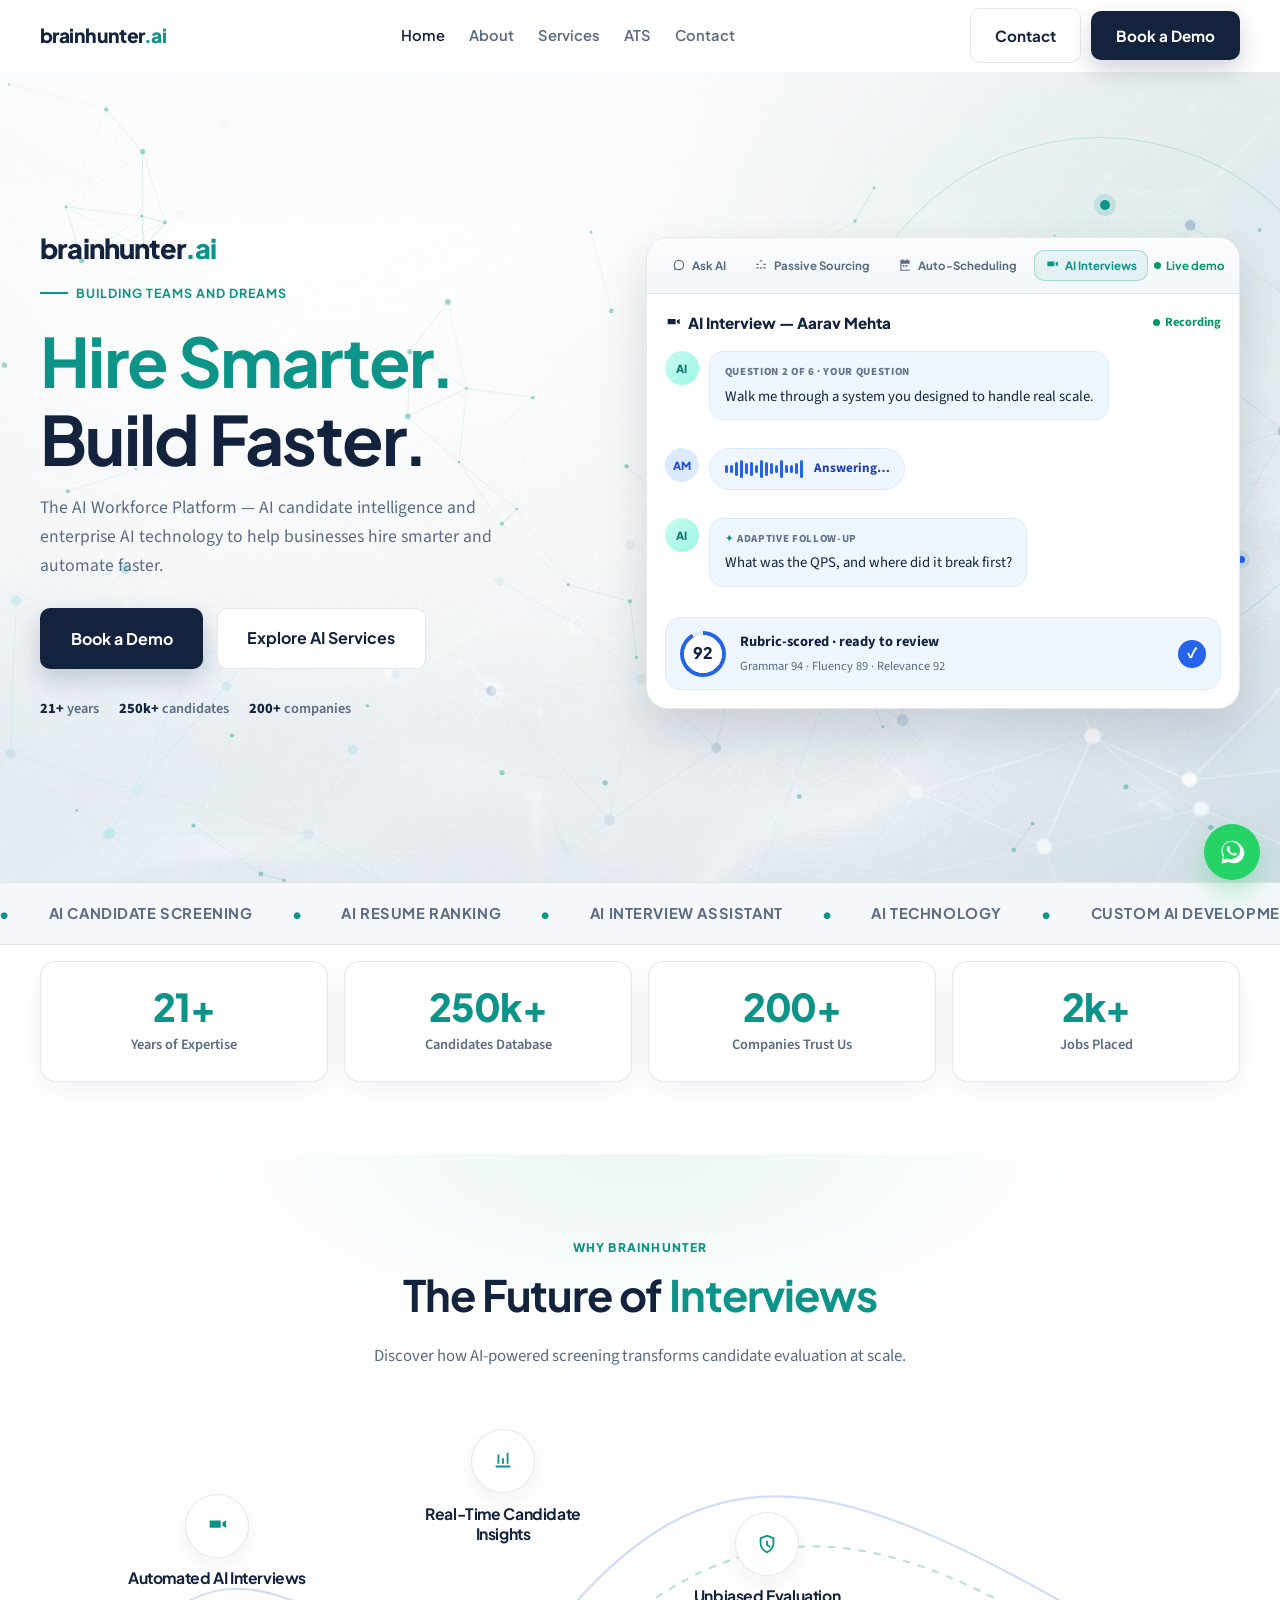
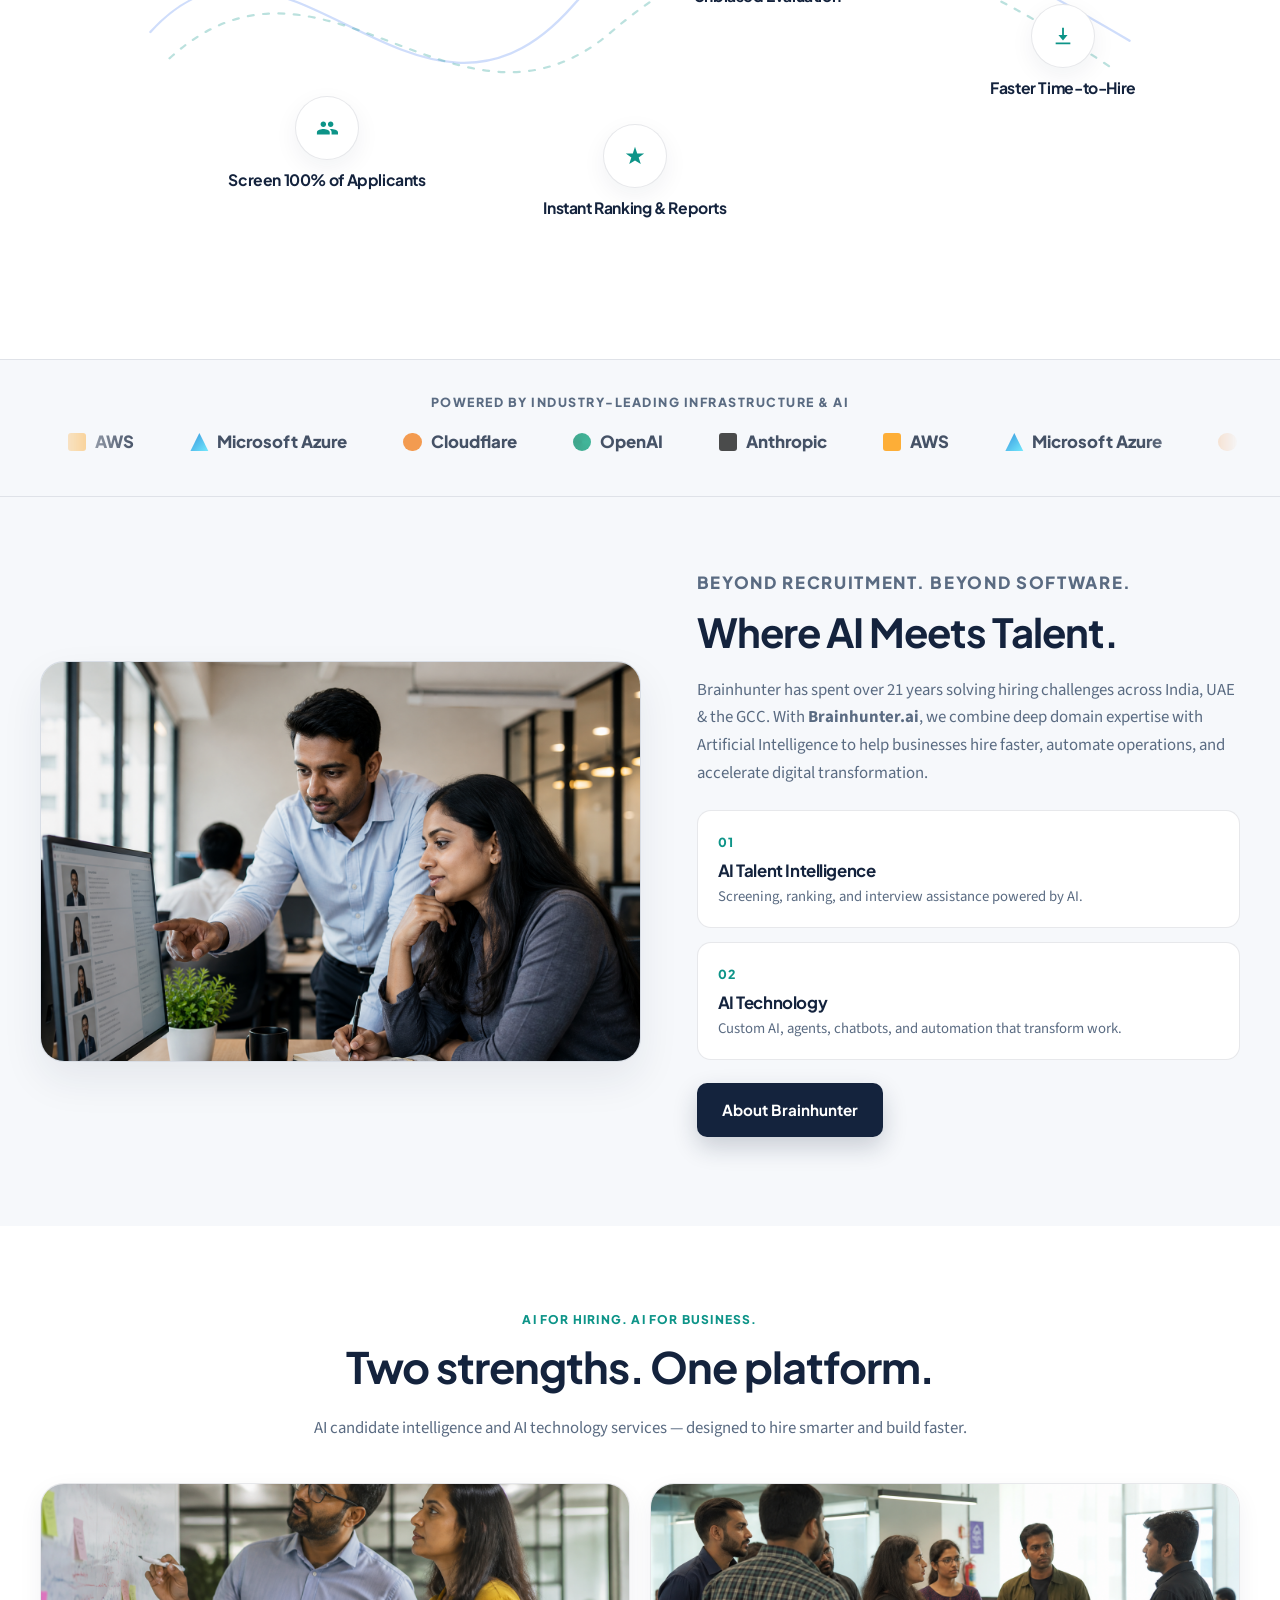
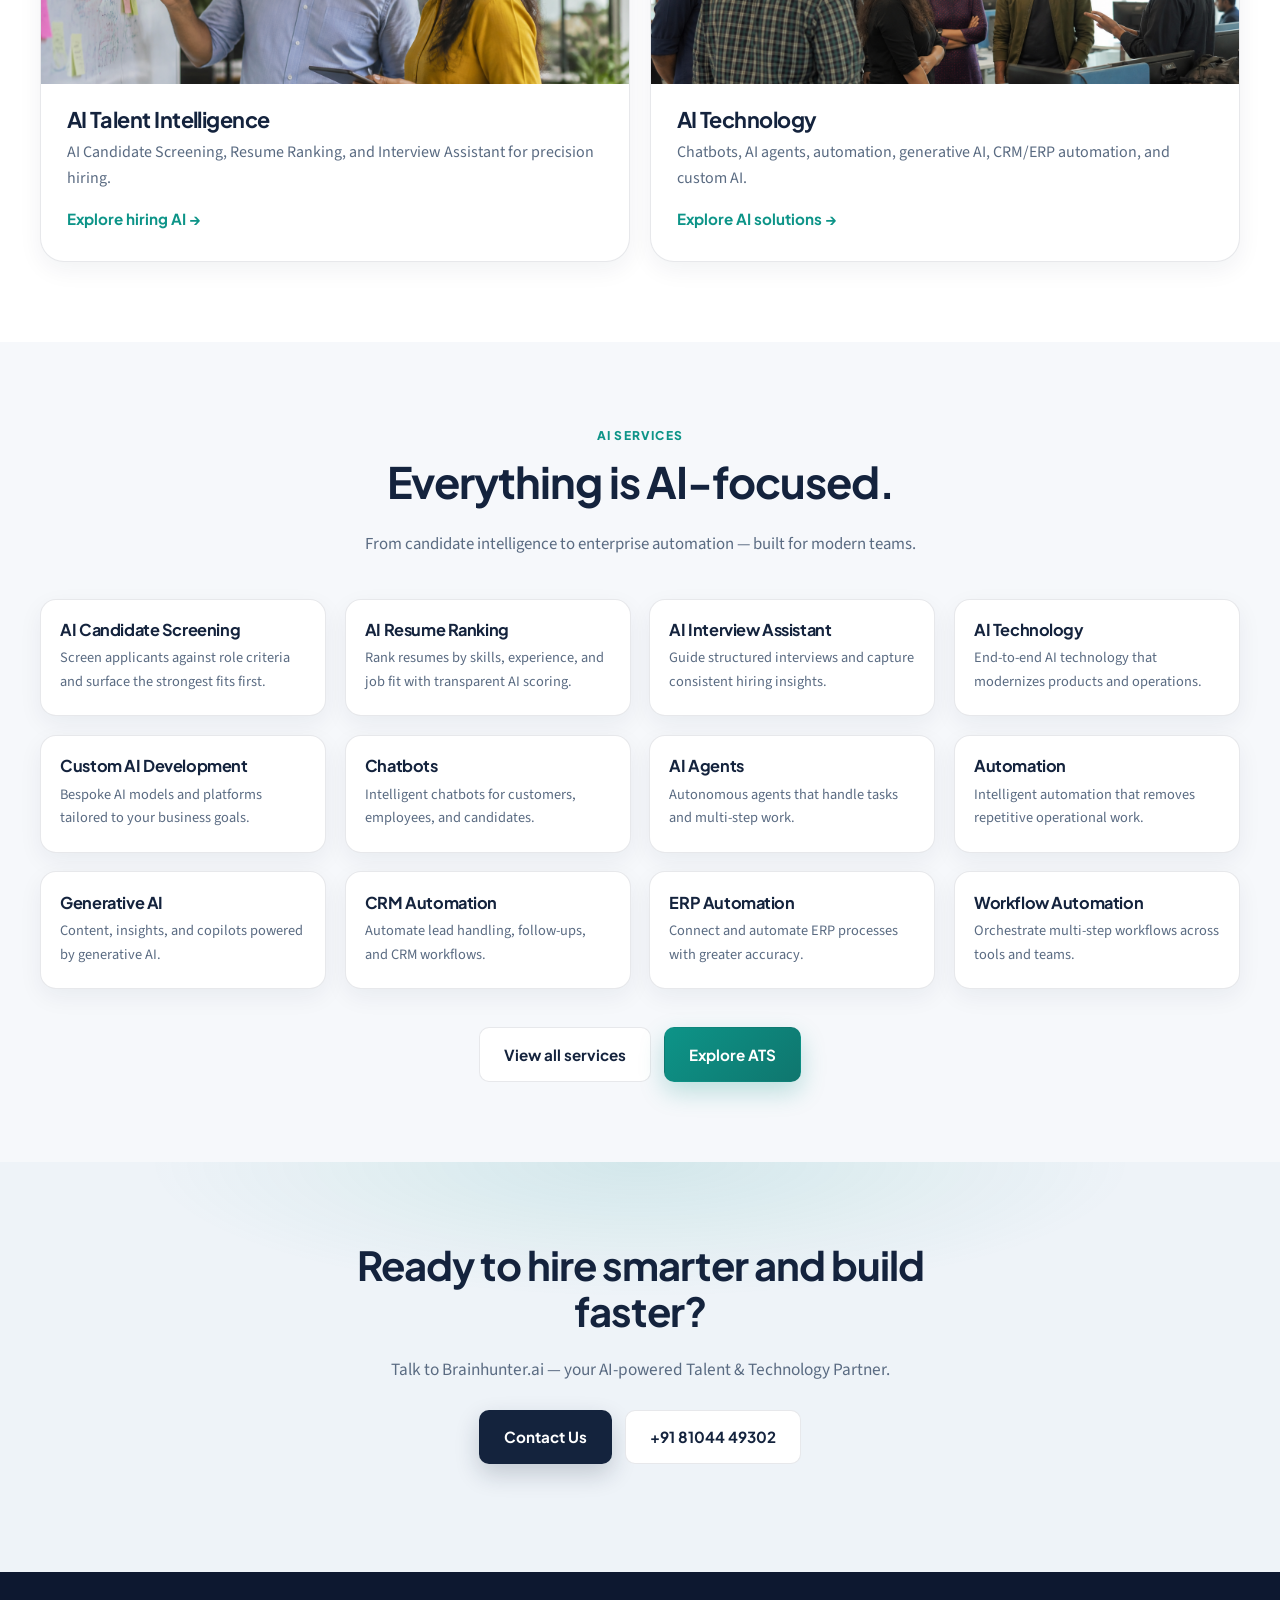
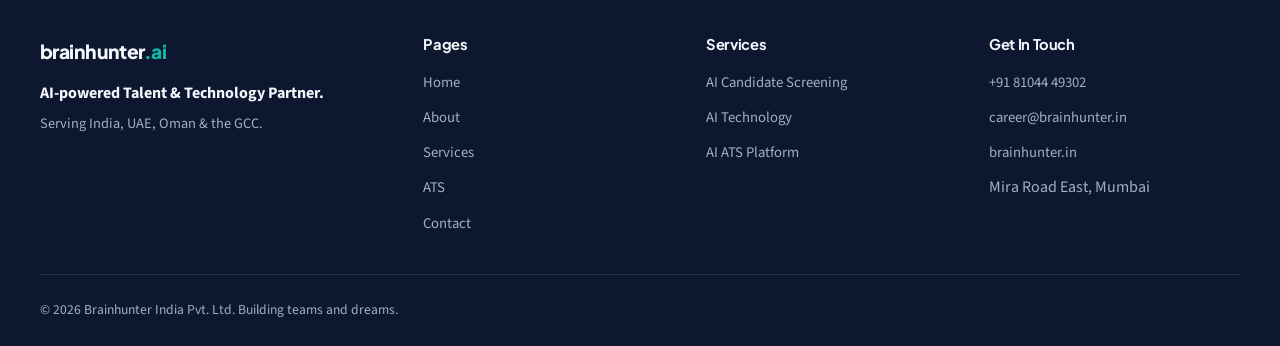
==== commit 60c8c0e6: "Move infra strip after Why Brainhunter and fix headline spacing Place Powered by infrastructure & AI" ====
--- a/index.html
+++ b/index.html
@@ -175,6 +175,69 @@
       </div>
     </div>
 
+    <section class="stats" aria-label="Key outcomes">
+      <div class="container stats-grid">
+        <div class="stat reveal"><div class="stat-value">21+</div><div class="stat-label">Years of Expertise</div></div>
+        <div class="stat reveal"><div class="stat-value">250k+</div><div class="stat-label">Candidates Database</div></div>
+        <div class="stat reveal"><div class="stat-value">200+</div><div class="stat-label">Companies Trust Us</div></div>
+        <div class="stat reveal"><div class="stat-value">2k+</div><div class="stat-label">Jobs Placed</div></div>
+      </div>
+    </section>
+
+    <section class="future-screening" id="future-screening">
+      <div class="container">
+        <div class="section-head future-screening-head reveal">
+          <p class="eyebrow">Why Brainhunter</p>
+          <h2 class="future-title">The Future of <span class="future-word" id="futureWord">Screening</span></h2>
+          <p class="section-sub">Discover how AI-powered screening transforms candidate evaluation at scale.</p>
+        </div>
+
+        <div class="future-map reveal" aria-label="Future of screening capabilities">
+          <svg class="future-wave" viewBox="0 0 1100 420" preserveAspectRatio="none" aria-hidden="true">
+            <path d="M40 210 C 180 40, 320 380, 480 180 S 780 40, 1060 220" />
+            <path class="future-wave-2" d="M60 240 C 220 80, 360 360, 520 210 S 820 90, 1040 250" />
+          </svg>
+
+          <article class="future-node future-node-1">
+            <span class="future-icon" aria-hidden="true">
+              <svg viewBox="0 0 24 24" width="22" height="22"><path fill="currentColor" d="M4 6h12v8H4V6zm14 2 4-2v8l-4-2V8z"/></svg>
+            </span>
+            <h3>Automated AI Interviews</h3>
+          </article>
+          <article class="future-node future-node-2">
+            <span class="future-icon" aria-hidden="true">
+              <svg viewBox="0 0 24 24" width="22" height="22"><path fill="currentColor" d="M4 19h16v-2H4v2zm2-4h2V5H6v10zm5 0h2V9h-2v6zm5 0h2V3h-2v12z"/></svg>
+            </span>
+            <h3>Real-Time Candidate Insights</h3>
+          </article>
+          <article class="future-node future-node-3">
+            <span class="future-icon" aria-hidden="true">
+              <svg viewBox="0 0 24 24" width="22" height="22"><path fill="currentColor" d="M12 2 4 5v6c0 5 3.4 9.4 8 11 4.6-1.6 8-6 8-11V5l-8-3zm0 2.2 6 2.2v4.7c0 3.8-2.5 7.2-6 8.7-3.5-1.5-6-4.9-6-8.7V6.4l6-2.2zm-1 4.3v5l4.2 2.5.9-1.5-3.1-1.8V8.5H11z"/></svg>
+            </span>
+            <h3>Unbiased Evaluation</h3>
+          </article>
+          <article class="future-node future-node-4">
+            <span class="future-icon" aria-hidden="true">
+              <svg viewBox="0 0 24 24" width="22" height="22"><path fill="currentColor" d="M16 11c1.7 0 3-1.3 3-3s-1.3-3-3-3-3 1.3-3 3 1.3 3 3 3zM8 11c1.7 0 3-1.3 3-3S9.7 5 8 5 5 6.3 5 8s1.3 3 3 3zm0 2c-2.3 0-7 1.2-7 3.5V19h14v-2.5C15 14.2 10.3 13 8 13zm8 0c-.3 0-.7 0-1 .1 1.2.9 2 2.1 2 3.4V19h7v-2.5c0-2.3-4.7-3.5-8-3.5z"/></svg>
+            </span>
+            <h3>Screen 100% of Applicants</h3>
+          </article>
+          <article class="future-node future-node-5">
+            <span class="future-icon" aria-hidden="true">
+              <svg viewBox="0 0 24 24" width="22" height="22"><path fill="currentColor" d="m12 2 2.4 7.2H22l-6 4.4 2.3 7.1L12 16.8 5.7 20.7 8 13.6 2 9.2h7.6L12 2z"/></svg>
+            </span>
+            <h3>Instant Ranking &amp; Reports</h3>
+          </article>
+          <article class="future-node future-node-6">
+            <span class="future-icon" aria-hidden="true">
+              <svg viewBox="0 0 24 24" width="22" height="22"><path fill="currentColor" d="M13 3h-2v8H7l5 6 5-6h-4V3zm-9 16v2h16v-2H4z"/></svg>
+            </span>
+            <h3>Faster Time-to-Hire</h3>
+          </article>
+        </div>
+      </div>
+    </section>
+
     <section class="infra-strip" aria-label="Infrastructure partners">
       <div class="container infra-inner">
         <p class="infra-label">Powered by industry-leading infrastructure &amp; AI</p>
@@ -195,69 +258,6 @@
               <span class="infra-logo infra-anthropic"><i></i>Anthropic</span>
             </div>
           </div>
-        </div>
-      </div>
-    </section>
-
-    <section class="stats" aria-label="Key outcomes">
-      <div class="container stats-grid">
-        <div class="stat reveal"><div class="stat-value">21+</div><div class="stat-label">Years of Expertise</div></div>
-        <div class="stat reveal"><div class="stat-value">250k+</div><div class="stat-label">Candidates Database</div></div>
-        <div class="stat reveal"><div class="stat-value">200+</div><div class="stat-label">Companies Trust Us</div></div>
-        <div class="stat reveal"><div class="stat-value">2k+</div><div class="stat-label">Jobs Placed</div></div>
-      </div>
-    </section>
-
-    <section class="future-screening" id="future-screening">
-      <div class="container">
-        <div class="section-head future-screening-head reveal">
-          <p class="eyebrow">Why Brainhunter</p>
-          <h2>The Future of <span class="future-word" id="futureWord">Screening</span></h2>
-          <p class="section-sub">Discover how AI-powered screening transforms candidate evaluation at scale.</p>
-        </div>
-
-        <div class="future-map reveal" aria-label="Future of screening capabilities">
-          <svg class="future-wave" viewBox="0 0 1100 420" preserveAspectRatio="none" aria-hidden="true">
-            <path d="M40 210 C 180 40, 320 380, 480 180 S 780 40, 1060 220" />
-            <path class="future-wave-2" d="M60 240 C 220 80, 360 360, 520 210 S 820 90, 1040 250" />
-          </svg>
-
-          <article class="future-node future-node-1">
-            <span class="future-icon" aria-hidden="true">
-              <svg viewBox="0 0 24 24" width="22" height="22"><path fill="currentColor" d="M4 6h12v8H4V6zm14 2 4-2v8l-4-2V8z"/></svg>
-            </span>
-            <h3>Automated AI Interviews</h3>
-          </article>
-          <article class="future-node future-node-2">
-            <span class="future-icon" aria-hidden="true">
-              <svg viewBox="0 0 24 24" width="22" height="22"><path fill="currentColor" d="M4 19h16v-2H4v2zm2-4h2V5H6v10zm5 0h2V9h-2v6zm5 0h2V3h-2v12z"/></svg>
-            </span>
-            <h3>Real-Time Candidate Insights</h3>
-          </article>
-          <article class="future-node future-node-3">
-            <span class="future-icon" aria-hidden="true">
-              <svg viewBox="0 0 24 24" width="22" height="22"><path fill="currentColor" d="M12 2 4 5v6c0 5 3.4 9.4 8 11 4.6-1.6 8-6 8-11V5l-8-3zm0 2.2 6 2.2v4.7c0 3.8-2.5 7.2-6 8.7-3.5-1.5-6-4.9-6-8.7V6.4l6-2.2zm-1 4.3v5l4.2 2.5.9-1.5-3.1-1.8V8.5H11z"/></svg>
-            </span>
-            <h3>Unbiased Evaluation</h3>
-          </article>
-          <article class="future-node future-node-4">
-            <span class="future-icon" aria-hidden="true">
-              <svg viewBox="0 0 24 24" width="22" height="22"><path fill="currentColor" d="M16 11c1.7 0 3-1.3 3-3s-1.3-3-3-3-3 1.3-3 3 1.3 3 3 3zM8 11c1.7 0 3-1.3 3-3S9.7 5 8 5 5 6.3 5 8s1.3 3 3 3zm0 2c-2.3 0-7 1.2-7 3.5V19h14v-2.5C15 14.2 10.3 13 8 13zm8 0c-.3 0-.7 0-1 .1 1.2.9 2 2.1 2 3.4V19h7v-2.5c0-2.3-4.7-3.5-8-3.5z"/></svg>
-            </span>
-            <h3>Screen 100% of Applicants</h3>
-          </article>
-          <article class="future-node future-node-5">
-            <span class="future-icon" aria-hidden="true">
-              <svg viewBox="0 0 24 24" width="22" height="22"><path fill="currentColor" d="m12 2 2.4 7.2H22l-6 4.4 2.3 7.1L12 16.8 5.7 20.7 8 13.6 2 9.2h7.6L12 2z"/></svg>
-            </span>
-            <h3>Instant Ranking &amp; Reports</h3>
-          </article>
-          <article class="future-node future-node-6">
-            <span class="future-icon" aria-hidden="true">
-              <svg viewBox="0 0 24 24" width="22" height="22"><path fill="currentColor" d="M13 3h-2v8H7l5 6 5-6h-4V3zm-9 16v2h16v-2H4z"/></svg>
-            </span>
-            <h3>Faster Time-to-Hire</h3>
-          </article>
         </div>
       </div>
     </section>
--- a/css/styles.css
+++ b/css/styles.css
@@ -1067,9 +1067,9 @@
 
 /* Infrastructure & AI logo strip */
 .infra-strip {
-  padding: 1.75rem 0 2.25rem;
-  background: var(--bg);
-  border-bottom: 1px solid var(--line);
+  padding: 2rem 0 2.5rem;
+  background: var(--bg-soft);
+  border-block: 1px solid var(--line);
 }
 
 .infra-inner {
@@ -1162,15 +1162,22 @@
 
 .future-screening-head { margin-bottom: 2.5rem; }
 
+.future-title {
+  white-space: normal;
+}
+
 .future-word {
   color: var(--teal);
-  display: inline-block;
-  min-width: 9ch;
+  display: inline;
+  margin: 0;
+  padding: 0;
+  white-space: nowrap;
   transition: opacity 0.35s var(--ease), transform 0.35s var(--ease);
 }
 
 .future-word.is-swap {
   opacity: 0;
+  display: inline-block;
   transform: translateY(8px);
 }
 
